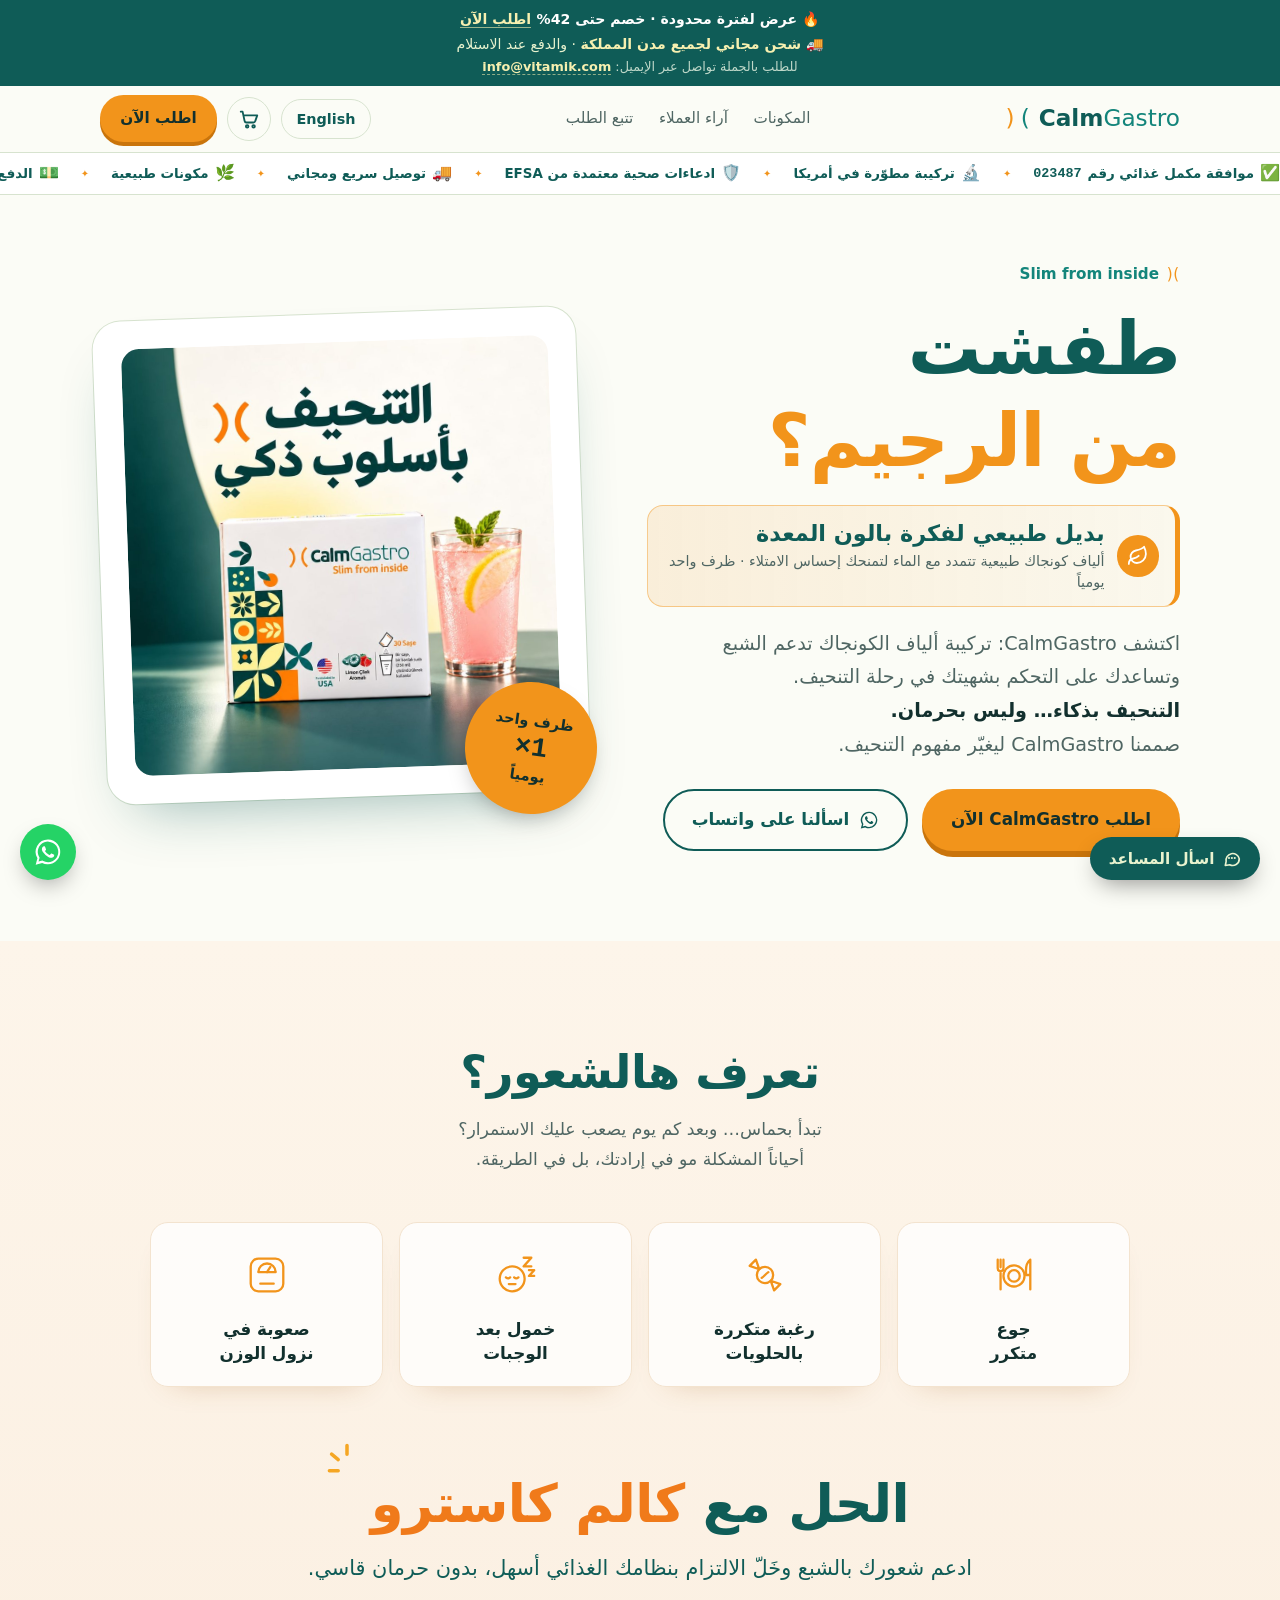
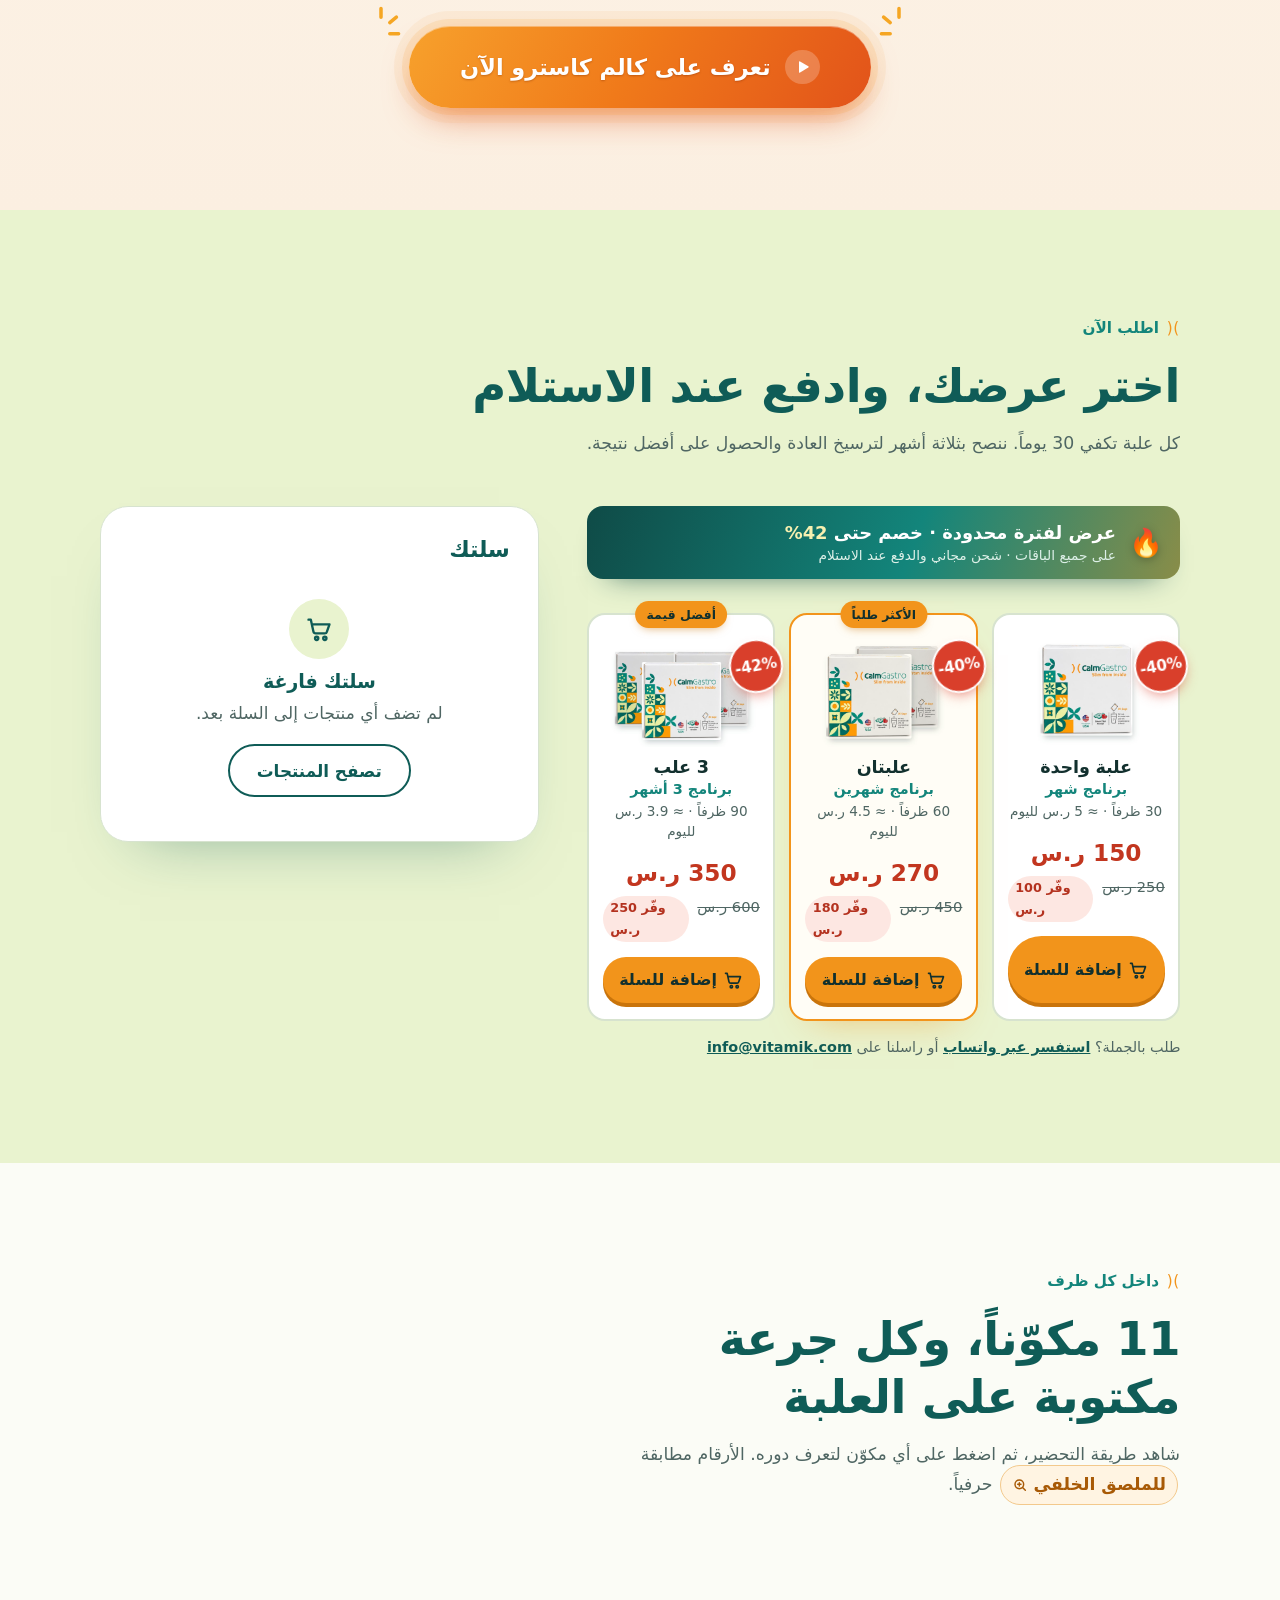
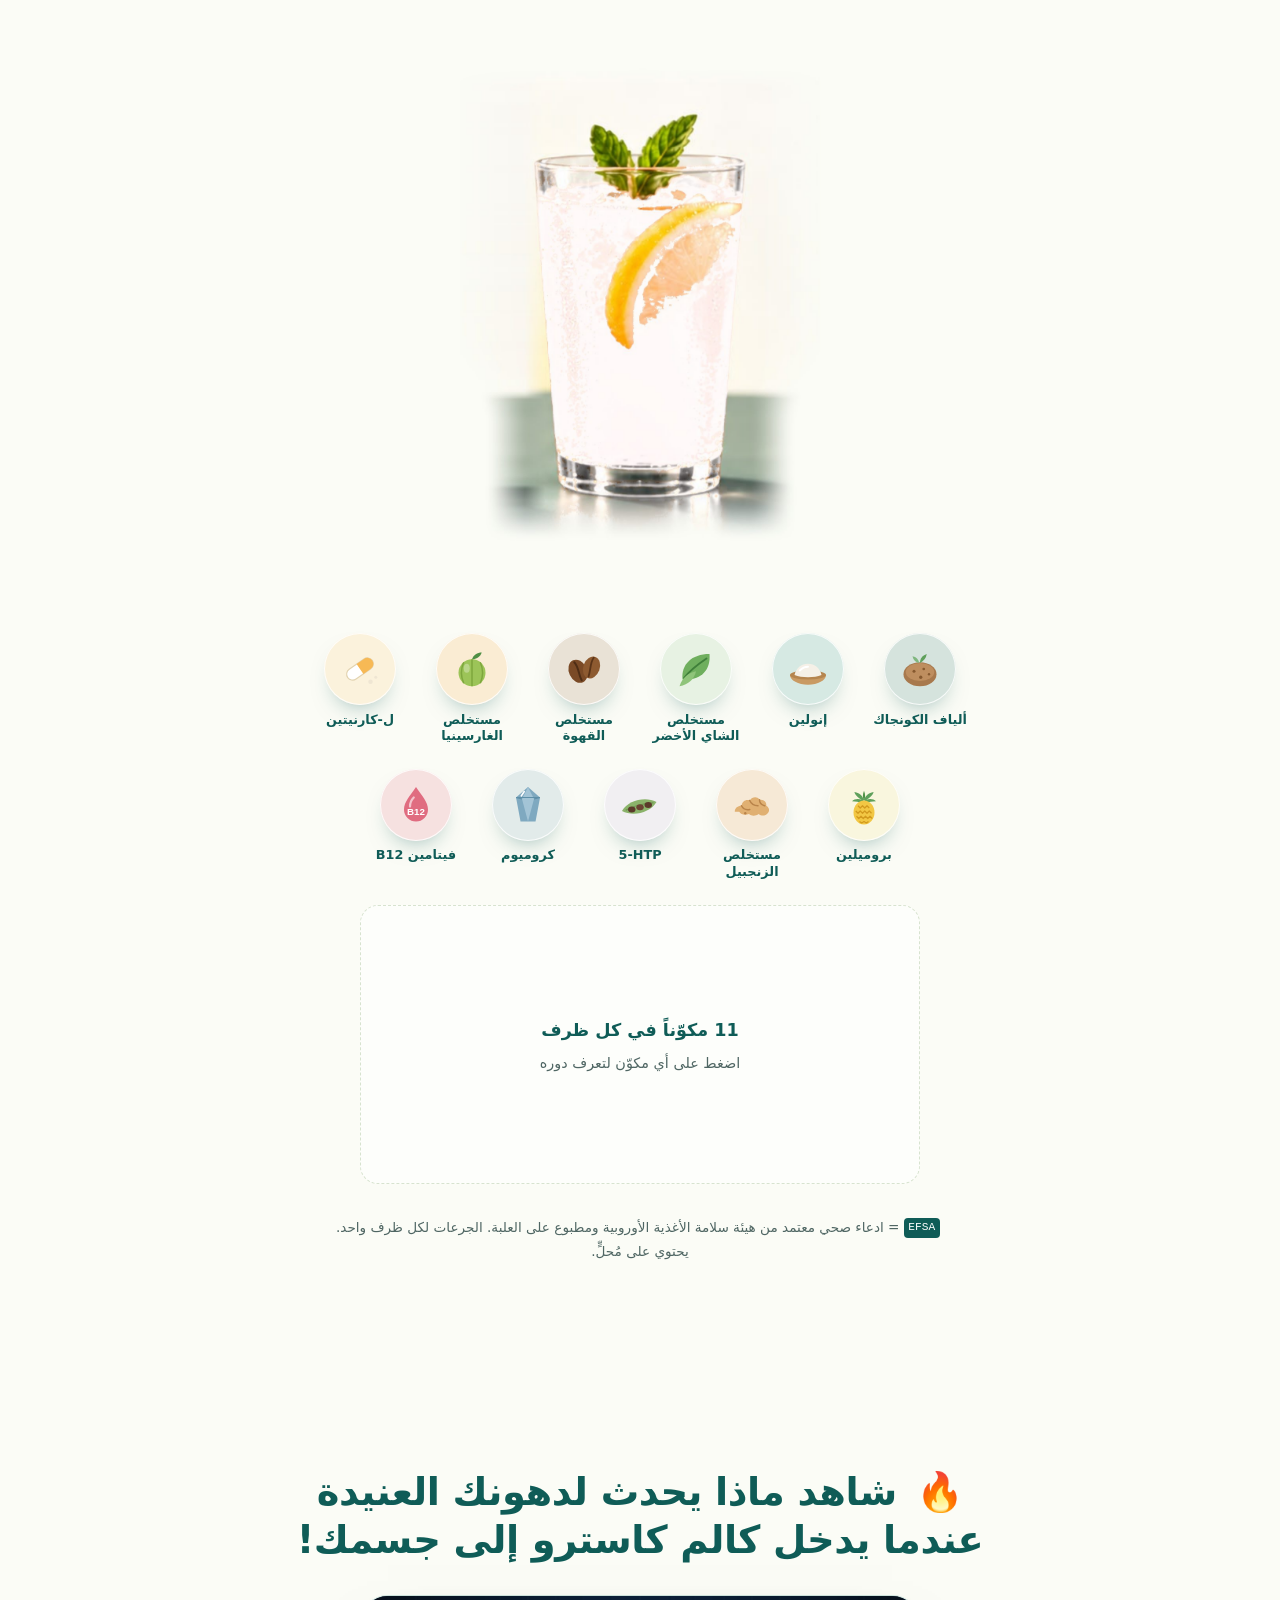
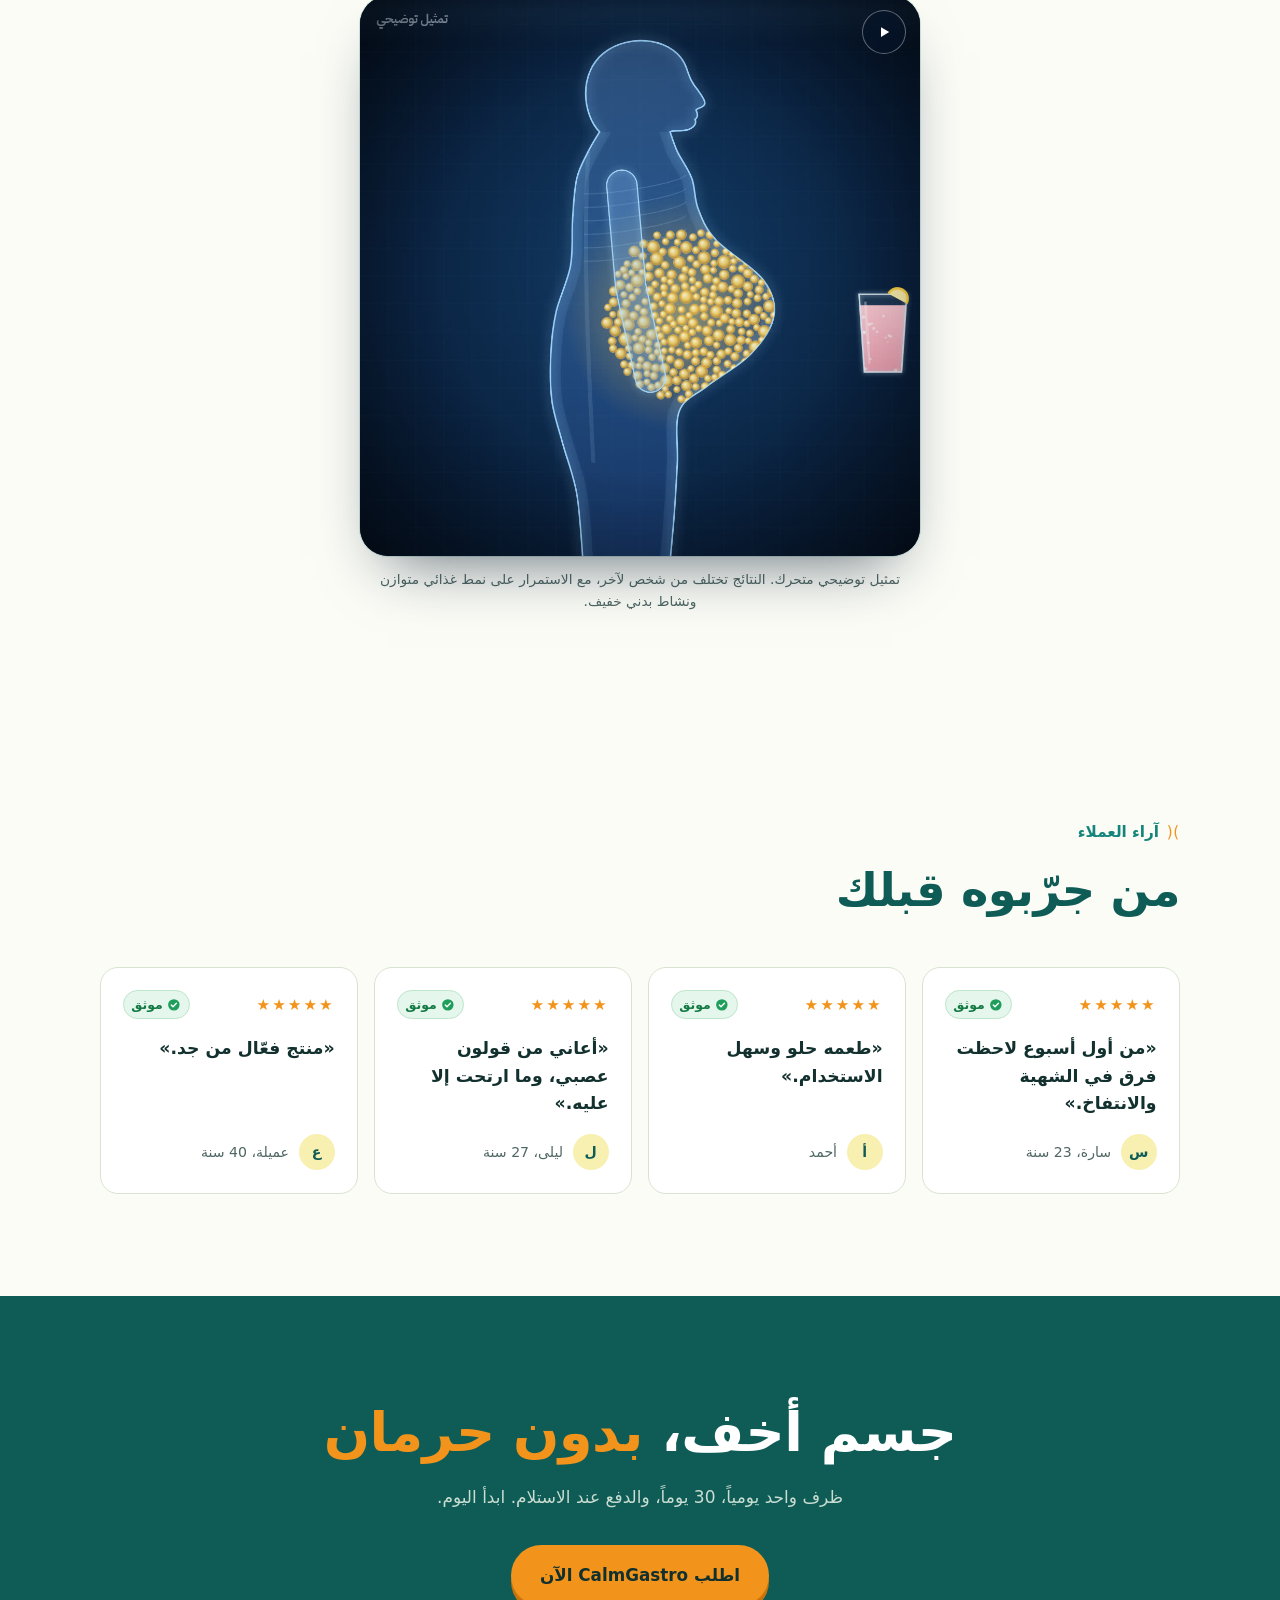
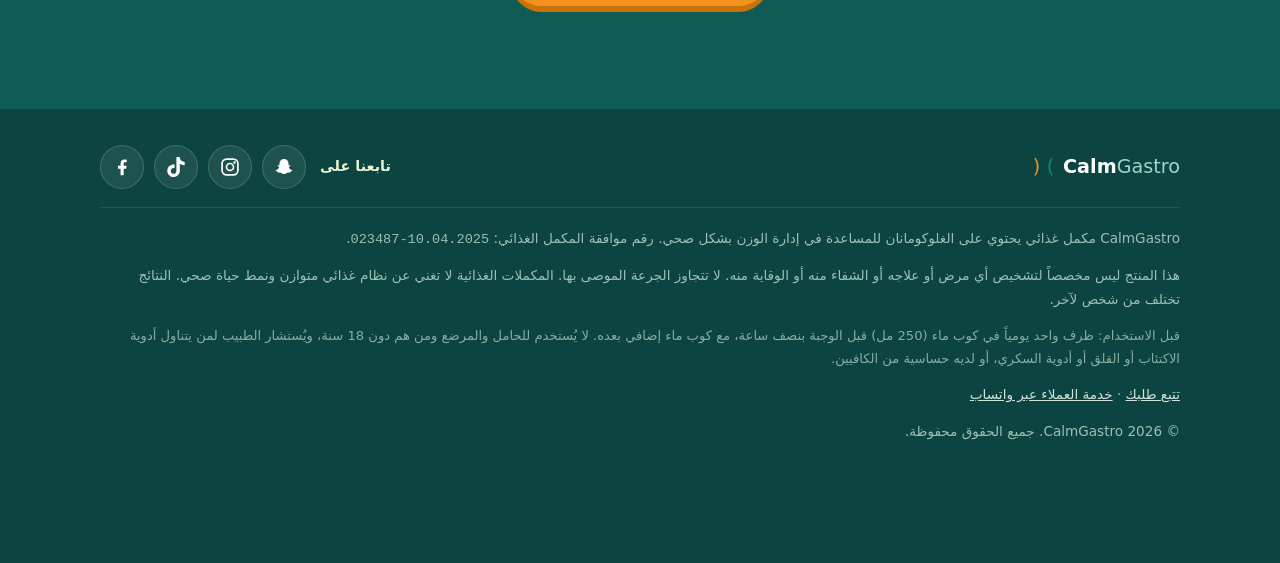
==== index.html @ 3d389e4b "Checkout: «تحديد موقعي» also fills the delivery address with the street (+ building number) when emp" ====
<!doctype html>
<html lang="ar" dir="rtl">
<head>
<meta charset="utf-8">
<!-- سياسة الأمان: تشغيل سكربتات الموقع فقط، ومنع الإرسال لأي جهة غير معتمدة. عند إضافة خدمة خارجية أضف نطاقها هنا -->
<meta http-equiv="Content-Security-Policy" content="default-src 'self'; script-src 'self' https://sc-static.net https://tr.snapchat.com; style-src 'self' 'unsafe-inline' https://fonts.googleapis.com; font-src 'self' https://fonts.gstatic.com; img-src 'self' data: https://tr.snapchat.com; connect-src 'self' https://api.vitamik.com https://assistant.vitamik.com https://calmgastro-assistant.calmgastro.workers.dev https://calmgastro-orders.calmgastro.workers.dev https://nominatim.openstreetmap.org https://tr.snapchat.com https://tr6.snapchat.com https://tr-shadow.snapchat.com; object-src 'none'; base-uri 'none'; form-action 'none'; frame-src https://tr.snapchat.com; manifest-src 'self'">
<meta name="referrer" content="strict-origin-when-cross-origin">
<meta name="viewport" content="width=device-width, initial-scale=1">
<script src="assets/lang.js?v=20261027a"></script>
<script src="assets/pixel.js?v=20261025b"></script>
<title>CalmGastro | رشاقتك تبدأ من الداخل</title>
<meta name="description" content="CalmGastro Slim from Inside: ظرف واحد يومياً بنكهة الليمون والفراولة، فيه 2000 ملغ ألياف كونجاك مع الإنولين والزنجبيل والكروميوم. يساعدك تشبع أسرع وتخفف الانتفاخ. الدفع عند الاستلام.">
<meta property="og:title" content="CalmGastro | رشاقتك تبدأ من الداخل">
<meta property="og:description" content="ظرف واحد يومياً قبل وجبتك بنصف ساعة. شبع أطول، انتفاخ أقل، وبدون حرمان.">
<link rel="canonical" href="https://vitamik.com/">
<meta property="og:url" content="https://vitamik.com/">
<meta property="og:type" content="website">
<meta property="og:image" content="https://vitamik.com/assets/hero-product-3.jpg">
<meta name="theme-color" content="#0F5C57">
<link rel="icon" href="favicon.ico" sizes="48x48">
<link rel="icon" href="favicon.svg" type="image/svg+xml">
<link rel="apple-touch-icon" href="apple-touch-icon.png">
<link rel="preconnect" href="https://fonts.googleapis.com">
<link rel="preconnect" href="https://fonts.gstatic.com" crossorigin>
<link href="https://fonts.googleapis.com/css2?family=Alexandria:wght@400;600;700;800&family=IBM+Plex+Sans+Arabic:wght@400;500;600;700&family=IBM+Plex+Mono:wght@500;600&display=swap" rel="stylesheet">
<link rel="stylesheet" href="assets/notifications/notifications.css?v=20261031c">
<style>
  /* ألوان مأخوذة من العلبة نفسها */
  :root{
    --teal-deep:#0F5C57;
    --teal:#13857B;
    --orange:#F2941B;
    --lime:#E9F3CF;
    --butter:#F7F0B0;
    --mist:#E2F0EB;
    --ink:#12302E;
    --muted:#4F6663;
    --paper:#FBFCF6;
    --white:#FFFFFF;
    --line:#D7E3CF;
    --danger:#B4321F;

    --f-display:"Alexandria", "IBM Plex Sans Arabic", system-ui, sans-serif;
    --f-body:"IBM Plex Sans Arabic", system-ui, sans-serif;
    --f-mono:"IBM Plex Mono", ui-monospace, monospace;

    --r-sm:10px; --r-md:18px; --r-lg:28px;
    --wrap:1160px;
    --gutter:clamp(16px, 4vw, 40px);
  }
  *{box-sizing:border-box}
  html{scroll-behavior:smooth}
  /* شبكة أمان: لا تتحرك الصفحة أفقياً أبداً على الجوال حتى لو تجاوز عنصر عرض الشاشة */
  html, body{overflow-x:clip}
  body{
    margin:0; background:var(--paper); color:var(--ink);
    font-family:var(--f-body); font-size:17px; line-height:1.75;
    -webkit-font-smoothing:antialiased;
  }
  img{max-width:100%; height:auto; display:block}
  a{color:inherit}
  h1,h2,h3{font-family:var(--f-display); line-height:1.25; margin:0; letter-spacing:-.01em}
  p{margin:0}
  .wrap{max-width:var(--wrap); margin-inline:auto; padding-inline:var(--gutter)}
  .num{font-family:var(--f-mono); direction:ltr; unicode-bidi:isolate; font-feature-settings:"tnum"}
  :focus-visible{outline:3px solid var(--orange); outline-offset:3px; border-radius:6px}
  .sr-only{position:absolute; width:1px; height:1px; overflow:hidden; clip:rect(0 0 0 0); white-space:nowrap}

  /* ---------- buttons ---------- */
  .btn{
    display:inline-flex; align-items:center; justify-content:center; gap:.55em;
    font-family:var(--f-display); font-weight:700; font-size:1.05rem;
    padding:.85em 1.6em; border-radius:999px; border:2px solid transparent;
    text-decoration:none; cursor:pointer; transition:transform .15s ease, background .15s ease, box-shadow .15s ease;
  }
  .btn:active{transform:translateY(1px)}
  .btn-primary{background:var(--orange); color:var(--ink); box-shadow:0 6px 0 #C9740B}
  .btn-primary:hover{background:#F7A436}
  .btn-primary:active{box-shadow:0 3px 0 #C9740B; transform:translateY(3px)}
  .btn-ghost{background:transparent; color:var(--teal-deep); border-color:var(--teal-deep)}
  .btn-ghost:hover{background:var(--teal-deep); color:var(--white)}
  .btn svg{width:1.2em; height:1.2em; flex:none}

  /* ---------- شريط المميزات المتحرك ---------- */
  .ticker{background:var(--white); border-bottom:1px solid var(--line); overflow:hidden; padding:.55rem 0}
  .ticker-track{display:flex; width:max-content; animation:ticker-rtl 32s linear infinite}
  html[dir="ltr"] .ticker-track{animation-name:ticker-ltr}
  .ticker:hover .ticker-track{animation-play-state:paused}
  .ticker-group{display:flex; align-items:center; gap:22px; padding-inline-end:22px; margin:0; padding-inline-start:0; list-style:none}
  .ticker-group li{display:inline-flex; align-items:center; gap:6px; white-space:nowrap; font-size:.84rem; font-weight:700; color:var(--teal-deep)}
  .ticker-group li::after{content:"✦"; color:var(--orange); font-size:.62rem; margin-inline-start:16px}
  .ticker .ti{font-size:1rem; line-height:1}
  @keyframes ticker-rtl{to{transform:translateX(calc(100% / 3))}}
  @keyframes ticker-ltr{to{transform:translateX(calc(-100% / 3))}}
  @media (prefers-reduced-motion:reduce){
    .ticker{overflow-x:auto; scrollbar-width:none}           /* سطر واحد ثابت يُسحب باليد بدل الحركة */
    .ticker::-webkit-scrollbar{display:none}
    .ticker-track{animation:none}
    .ticker-group{padding-inline:var(--gutter)}
    .ticker-group[aria-hidden="true"]{display:none}
    .ticker-group li:last-child::after{display:none}
  }

  /* ---------- announcement + header ---------- */
  .announce{background:var(--teal-deep); color:var(--lime); font-size:.88rem; text-align:center; padding:.5em var(--gutter)}
  .announce strong{color:var(--butter)}
  .announce p{margin:0}
  .announce-sub{font-size:.8rem; color:#BFD8C9; margin-top:2px}
  .announce-sub a{color:var(--butter); font-weight:600; text-decoration:none; border-bottom:1px dashed rgba(247,240,176,.55); unicode-bidi:isolate}
  .announce-sub a:hover{border-bottom-style:solid}
  header.top{
    position:sticky; top:0; z-index:40; background:rgba(251,252,246,.92);
    backdrop-filter:saturate(1.4) blur(10px); border-bottom:1px solid var(--line);
  }
  header.top .wrap{display:flex; align-items:center; justify-content:space-between; height:66px}
  .logo{display:flex; align-items:center; gap:.4rem; text-decoration:none; direction:ltr; font-family:var(--f-display); font-size:1.45rem}
  .logo .br-o{color:var(--orange); font-weight:400}
  .logo .br-t{color:var(--teal); font-weight:400; margin-inline-end:.15rem}
  .logo b{color:var(--teal-deep); font-weight:800}
  .logo span.g{color:var(--teal); font-weight:400}
  header nav{display:flex; gap:1.6rem; font-size:.95rem}
  header nav a{text-decoration:none; color:var(--muted)}
  header nav a:hover{color:var(--teal-deep)}
  header .btn{padding:.55em 1.2em; font-size:.95rem; box-shadow:0 4px 0 #C9740B}

  /* ---------- hero ---------- */
  .hero{padding:clamp(28px,5vw,64px) 0 clamp(48px,7vw,96px)}
  .hero .wrap{display:grid; grid-template-columns:1.05fr .95fr; gap:clamp(24px,5vw,64px); align-items:center}
  .eyebrow{
    display:inline-flex; align-items:center; gap:.5em; font-family:var(--f-display); font-weight:600;
    color:var(--teal); font-size:.95rem; margin-bottom:1rem;
  }
  .eyebrow::before{content:")("; color:var(--orange); font-weight:400; letter-spacing:.05em; direction:ltr}
  .hero h1{font-size:clamp(2.6rem, 6.4vw, 4.6rem); font-weight:800; color:var(--teal-deep)}
  .hero h1 em{font-style:normal; color:var(--orange); display:block}
  .hero .lede{font-size:clamp(1.05rem,1.6vw,1.2rem); color:var(--muted); margin:1.25rem 0 1.75rem; max-width:34em}
  .hero .lede strong{color:var(--ink)}
  /* العبارة الجاذبة تحت العنوان: بديل طبيعي لفكرة بالون المعدة */
  .hero-hook{display:flex; align-items:center; gap:.8rem; margin:1.1rem 0 0; padding:.75rem 1rem; max-width:34em;
    background:linear-gradient(90deg, rgba(242,148,27,.13), rgba(242,148,27,.04)); border:1.5px solid rgba(242,148,27,.45);
    border-inline-start:5px solid var(--orange); border-radius:16px; animation:hookIn .7s .15s both}
  .hero-hook .hook-ic{flex:none; display:grid; place-items:center; width:2.6rem; height:2.6rem; border-radius:50%; background:var(--orange); color:#fff;
    box-shadow:0 0 0 0 rgba(242,148,27,.5); animation:hookPulse 2.6s 1s ease-out 3}
  .hero-hook .hook-ic svg{width:1.35rem; height:1.35rem}
  .hero-hook .hook-txt{display:flex; flex-direction:column; gap:.15rem; min-width:0}
  .hero-hook b{font-size:clamp(1.12rem, 2vw, 1.4rem); font-weight:800; color:var(--teal-deep); line-height:1.35}
  .hero-hook small{font-size:.9rem; color:var(--muted); line-height:1.5}
  @keyframes hookIn{from{opacity:0; transform:translateY(8px)} to{opacity:1; transform:none}}
  @keyframes hookPulse{0%{box-shadow:0 0 0 0 rgba(242,148,27,.5)} 70%{box-shadow:0 0 0 12px rgba(242,148,27,0)} 100%{box-shadow:0 0 0 0 rgba(242,148,27,0)}}
  @media (prefers-reduced-motion:reduce){.hero-hook, .hero-hook .hook-ic{animation:none}}
  .cta-row{display:flex; flex-wrap:wrap; gap:.9rem; align-items:center}
  .hero-media{position:relative}
  .hero-card{
    background:var(--white); border-radius:var(--r-lg); padding:clamp(12px,2.5vw,28px);
    box-shadow:0 30px 60px -30px rgba(15,92,87,.45), 0 0 0 1px var(--line);
    transform:rotate(-2deg);
  }
  .hero-card img{border-radius:var(--r-md)}
  .sticker{
    position:absolute; inset-block-end:-18px; right:-14px;   /* always bottom-right: the table corner of the photo, never over the box */
    width:132px; height:132px; border-radius:50%; background:var(--orange); color:var(--ink);
    display:grid; place-items:center; text-align:center; font-family:var(--f-display); font-weight:700;
    font-size:.92rem; line-height:1.3; transform:rotate(8deg); box-shadow:0 10px 24px -10px rgba(0,0,0,.35);
  }
  .sticker b{display:block; font-size:1.7rem; font-family:var(--f-mono)}

  /* ---------- sections ---------- */
  section.block{padding:clamp(56px,8vw,110px) 0}
  .sec-head{max-width:720px; margin-bottom:clamp(28px,4vw,48px)}
  .sec-head h2{font-size:clamp(1.9rem,4vw,2.9rem); font-weight:800; color:var(--teal-deep); text-wrap:balance}
  .sec-head p{color:var(--muted); margin-top:.8rem; font-size:1.08rem}
  .tint{background:var(--lime)}
  .dark{background:var(--teal-deep); color:var(--lime)}
  .dark .sec-head h2{color:var(--white)}
  .dark .sec-head p{color:#BFD8C9}
  .dark .eyebrow{color:var(--butter)}

  /* ---------- «تعرف هالشعور؟» + «الحل مع كالم كاسترو» ---------- */
  .feel{background:linear-gradient(180deg,#FDF5EA 0%,#FBEFE1 100%)}
  .sec-head.center{margin-inline:auto; text-align:center}
  .feelings{list-style:none; margin:0 auto; padding:0; max-width:980px; display:grid; grid-template-columns:repeat(4,minmax(0,1fr)); gap:16px}
  .feeling{background:rgba(255,255,255,.78); border:1px solid #F3E3CF; border-radius:var(--r-md); padding:1.4rem 1rem 1.3rem; text-align:center;
    display:flex; flex-direction:column; align-items:center; gap:.8rem; box-shadow:0 14px 30px -24px rgba(160,90,20,.45); transition:transform .25s ease, box-shadow .25s ease}
  .feeling:hover{transform:translateY(-3px); box-shadow:0 18px 34px -22px rgba(160,90,20,.5)}
  .feeling .fi{width:58px; height:58px; display:grid; place-items:center; color:var(--orange)}
  .feeling .fi svg{width:46px; height:46px}
  .feeling b{font-family:var(--f-display); font-weight:700; font-size:1.05rem; line-height:1.45; color:var(--ink)}

  .solution{position:relative; max-width:760px; margin:clamp(48px,7vw,84px) auto 0; text-align:center}
  .solution h2{font-size:clamp(2rem,5vw,3.3rem); font-weight:800; color:var(--teal-deep); line-height:1.25}
  .solution h2 em{font-style:normal; color:#F07A1A}
  .solution p{color:var(--teal-deep); font-size:clamp(1.05rem,2.2vw,1.3rem); margin:.8rem auto 0; max-width:34em}
  .spark{position:absolute; width:44px; height:44px; color:#F5A623; pointer-events:none}
  .sol-head{position:relative; display:inline-block}
  .spark.s-head{inset-block-start:-30px; inset-inline-end:-46px}   /* بجانب «كالم كاسترو» كما في التصميم */
  .glow-wrap{position:relative; display:inline-block; margin-top:clamp(28px,4vw,40px)}
  .spark.s-l{inset-inline-start:-50px; inset-block-start:-22px}
  .spark.s-r{inset-inline-end:-50px; inset-block-start:-22px; transform:scaleX(-1)}
  /* حلقات ضوء تنبض بهدوء حول الزر */
  .glow-wrap::before, .glow-wrap::after{content:""; position:absolute; inset:0; border-radius:999px; pointer-events:none;
    box-shadow:0 0 0 0 rgba(242,148,27,.45); animation:glowRing 2.6s ease-out infinite}
  .glow-wrap::after{animation-delay:1.3s}
  @keyframes glowRing{0%{box-shadow:0 0 0 0 rgba(242,148,27,.42)} 100%{box-shadow:0 0 0 26px rgba(242,148,27,0)}}
  .glow-btn{position:relative; z-index:1; isolation:isolate; overflow:hidden; display:inline-flex; align-items:center; justify-content:center; gap:.65em;
    padding:1.05em 2.3em; border:0; border-radius:999px; cursor:pointer; color:#fff; text-shadow:0 1px 2px rgba(120,40,0,.35);
    font-family:var(--f-display); font-weight:800; font-size:clamp(1.08rem,2.4vw,1.4rem);
    background:linear-gradient(120deg,#F7A12C 0%,#F07A1A 48%,#E2531A 100%);
    box-shadow:0 0 0 7px rgba(242,148,27,.13), 0 0 0 15px rgba(242,148,27,.07), 0 16px 34px -10px rgba(226,83,26,.65), inset 0 1px 0 rgba(255,255,255,.35);
    transition:transform .3s cubic-bezier(.2,.9,.3,1.3), box-shadow .3s ease, filter .3s ease}
  .glow-btn .gb-ico{display:grid; place-items:center; width:1.55em; height:1.55em; border-radius:50%; background:rgba(255,255,255,.22)}
  .glow-btn .gb-ico svg{width:.8em; height:.8em; margin-inline-start:.08em}
  /* وميض: شريط ضوء يعبر الزر عند المرور بالمؤشر، مع توهج أقوى */
  .glow-btn::before{content:""; position:absolute; z-index:-1; inset-block:-30%; inset-inline-start:-60%; width:45%;
    background:linear-gradient(90deg,transparent,rgba(255,255,255,.85),transparent); transform:skewX(-22deg); opacity:0}
  .glow-btn:hover, .glow-btn:focus-visible, .glow-btn.hover-sim{transform:translateY(-3px) scale(1.03); filter:saturate(1.1) brightness(1.05);
    box-shadow:0 0 0 9px rgba(242,148,27,.2), 0 0 0 20px rgba(242,148,27,.1), 0 0 46px 8px rgba(255,170,60,.55), 0 20px 40px -10px rgba(226,83,26,.7), inset 0 1px 0 rgba(255,255,255,.45)}
  .glow-btn:hover::before, .glow-btn:focus-visible::before, .glow-btn.hover-sim::before{animation:btnShine 1.1s ease-out}
  .glow-btn:hover .gb-ico{animation:icoPop .6s ease}
  .glow-btn:active{transform:translateY(0) scale(.98)}
  @keyframes btnShine{0%{inset-inline-start:-60%; opacity:0} 15%{opacity:1} 100%{inset-inline-start:130%; opacity:0}}
  @keyframes icoPop{0%,100%{transform:scale(1)} 45%{transform:scale(1.25)}}
  .spark{transition:transform .35s ease, color .3s ease}
  .glow-wrap:hover .spark.s-l{transform:translate(-4px,-4px) rotate(-6deg); color:#F07A1A}
  .glow-wrap:hover .spark.s-r{transform:scaleX(-1) translate(-4px,-4px) rotate(-6deg); color:#F07A1A}

  /* نافذة الفيديو: تظهر من موضع الزر (--fx/--fy) بتكبير وحركة مرنة */
  .vmodal{padding:0; border:0; background:transparent; max-width:none; max-height:none; width:100%; height:100%; overflow:hidden}
  .vmodal[open]{display:grid; place-items:center}
  .vmodal::backdrop{background:rgba(8,36,33,.78); backdrop-filter:blur(8px); -webkit-backdrop-filter:blur(8px)}
  .vmodal[open]::backdrop{animation:vmFade .4s ease}
  .vm-card{position:relative; height:min(86svh,820px); aspect-ratio:478/850; max-width:92vw; border-radius:24px; padding:5px;
    background:linear-gradient(150deg,#F7A12C,#13857B 55%,#F07A1A); box-shadow:0 40px 90px -20px rgba(0,0,0,.6), 0 0 60px -10px rgba(242,148,27,.45);
    animation:vmPop .62s cubic-bezier(.18,.9,.22,1.12) both}
  .vm-card video{display:block; width:100%; height:100%; object-fit:cover; border-radius:20px; background:#0b2a27}
  .vm-close{position:absolute; z-index:2; inset-block-start:-14px; inset-inline-end:-14px; width:44px; height:44px; border-radius:50%; border:0; cursor:pointer;
    background:#fff; color:var(--teal-deep); display:grid; place-items:center; box-shadow:0 8px 20px -6px rgba(0,0,0,.5); transition:transform .2s ease}
  .vm-close:hover{transform:rotate(90deg) scale(1.06)}
  .vm-close svg{width:20px; height:20px}
  .vmodal.closing .vm-card{animation:vmOut .28s ease-in both}
  .vmodal.closing::backdrop{animation:vmFade .28s ease-in reverse both}
  @keyframes vmFade{from{opacity:0}}
  @keyframes vmPop{0%{opacity:0; transform:translate(var(--fx,0px),var(--fy,60px)) scale(.18) rotate(-6deg)} 60%{opacity:1} 100%{opacity:1; transform:none}}
  @keyframes vmOut{to{opacity:0; transform:translateY(30px) scale(.86)}}
  html.vm-open{overflow:hidden}
  /* الضغطة التلقائية في أول زيارة: مؤشر يتحرك إلى الزر، يتحول ليد، ثم ضغطة بموجة */
  .auto-cursor{position:fixed; z-index:2147483000; left:0; top:0; width:40px; height:40px; pointer-events:none; opacity:0; will-change:transform, opacity;
    filter:drop-shadow(0 6px 10px rgba(0,0,0,.35))}
  .auto-cursor svg{position:absolute; inset:0; width:100%; height:100%; transition:opacity .12s ease}
  .auto-cursor .hand{opacity:0}
  .auto-cursor.on-btn .arrow{opacity:0}
  .auto-cursor.on-btn .hand{opacity:1}
  .click-ripple{position:fixed; z-index:2147482999; width:18px; height:18px; margin:-9px 0 0 -9px; border-radius:50%; pointer-events:none;
    border:3px solid #fff; box-shadow:0 0 0 3px rgba(242,148,27,.65); animation:clickRipple .65s ease-out forwards}
  @keyframes clickRipple{to{transform:scale(5.5); opacity:0}}
  .glow-btn.pressed{transform:translateY(0) scale(.95) !important; transition-duration:.12s}
  .vm-sound{position:absolute; z-index:3; left:50%; inset-block-end:76px; transform:translateX(-50%); display:inline-flex; align-items:center; gap:.5em; white-space:nowrap;
    padding:.75em 1.35em; border:0; border-radius:999px; cursor:pointer; background:rgba(255,255,255,.96); color:var(--teal-deep);
    font-family:var(--f-display); font-weight:800; font-size:1rem; animation:soundPulse 1.6s ease-in-out infinite}
  .vm-sound svg{width:1.35em; height:1.35em}
  @keyframes soundPulse{0%,100%{box-shadow:0 0 0 0 rgba(242,148,27,.65), 0 10px 24px -8px rgba(0,0,0,.5)} 50%{box-shadow:0 0 0 14px rgba(242,148,27,0), 0 10px 24px -8px rgba(0,0,0,.5)}}
  @media (max-width:640px){
    .vm-card{height:auto; width:min(92vw, calc(86svh * 478 / 850))}
    .vm-close{inset-block-start:-12px; inset-inline-end:-6px}
  }
  @media (prefers-reduced-motion:reduce){
    .glow-wrap::before, .glow-wrap::after{animation:none}
    .glow-btn:hover::before, .glow-btn:hover .gb-ico{animation:none}
    .vm-card{animation:vmFade .2s ease both}
  }

  /* «للملصق الخلفي»: زر داخل النص يفتح صورة الملصق (نفس نافذة الفيديو وخلفيتها) */
  .label-link{display:inline-flex; align-items:center; gap:.3em; min-height:40px; padding:0 .65em; margin:-6px .1em;   /* 40px للمس، والسالب يحفظ ارتفاع السطر */
    border:1px solid #F3C98C; border-radius:999px; cursor:pointer;
    background:#FFF4E2; color:#A85A06; font:inherit; font-weight:700; line-height:1.5; vertical-align:baseline; transition:background .2s ease, border-color .2s ease}
  .label-link::after{content:""; width:.95em; height:.95em; flex:none; background:currentColor;
    -webkit-mask:url("data:image/svg+xml,%3Csvg xmlns='http://www.w3.org/2000/svg' viewBox='0 0 24 24' fill='none' stroke='black' stroke-width='2.2' stroke-linecap='round'%3E%3Ccircle cx='11' cy='11' r='6.5'/%3E%3Cpath d='m20 20-4.2-4.2M11 8.5v5M8.5 11h5'/%3E%3C/svg%3E") center/contain no-repeat;
            mask:url("data:image/svg+xml,%3Csvg xmlns='http://www.w3.org/2000/svg' viewBox='0 0 24 24' fill='none' stroke='black' stroke-width='2.2' stroke-linecap='round'%3E%3Ccircle cx='11' cy='11' r='6.5'/%3E%3Cpath d='m20 20-4.2-4.2M11 8.5v5M8.5 11h5'/%3E%3C/svg%3E") center/contain no-repeat}
  .label-link:hover{background:#FFE9C7; border-color:var(--orange)}
  .lm-card{position:relative; width:min(94vw, 1100px, calc((88svh - 64px) * 1224 / 1024 + 12px));   /* الصورة كاملة على الشاشة بدون قص */
    border-radius:22px; padding:6px; background:var(--white);
    box-shadow:0 40px 90px -20px rgba(0,0,0,.6); animation:vmPop .55s cubic-bezier(.18,.9,.22,1.12) both}
  .lm-scroll{direction:ltr; overflow:auto; max-height:calc(88svh - 64px); border-radius:17px; overscroll-behavior:contain; -webkit-overflow-scrolling:touch}
  .lm-scroll img{display:block; width:100%; height:auto; aspect-ratio:1224/1024; background:var(--lime); cursor:zoom-in}
  .lm-card.zoom .lm-scroll img{width:230%; max-width:none; cursor:zoom-out}
  .lm-bar{display:flex; flex-wrap:wrap; align-items:center; justify-content:space-between; gap:.5rem 1rem; padding:.7rem .6rem .35rem; font-size:.88rem; color:var(--muted)}
  .lm-zoom{display:inline-flex; align-items:center; gap:.4em; padding:.45em 1em; border-radius:999px; border:1px solid var(--line); background:var(--paper); cursor:pointer;
    font:inherit; font-weight:700; color:var(--teal-deep)}
  .lm-bar a{color:var(--teal); font-weight:600}
  .lmodal.closing .lm-card{animation:vmOut .28s ease-in both}
  @media (min-width:900px){ .lm-zoom{display:none} }
  @media (prefers-reduced-motion:reduce){ .lm-card{animation:vmFade .2s ease both} .label-link{transition:none} }

  /* ---------- مكونات الظرف: طريقة التحضير ثم المكونات ---------- */
  .ux{display:flex; flex-direction:column; align-items:center; gap:20px}
  /* المشهد: الكوب في الوسط، وبطاقة المكوّن تظهر يميناً ويساراً (الجوال: تحته). المسافة العلوية لدخول الظرف */
  .ux-tour{position:relative; width:100%; display:grid; grid-template-columns:minmax(0,1fr) minmax(260px,360px) minmax(0,1fr); column-gap:clamp(16px,3vw,44px); padding-top:118px}
  .ux-stage{grid-column:2; grid-row:1; position:relative; width:100%; aspect-ratio:916/1224; isolation:isolate}
  .ux-glass{position:absolute; inset:0; width:100%; height:100%; display:block; user-select:none; -webkit-user-drag:none;
}   /* الصورة نفسها تذوب في لون الصفحة (#FBFCF6) من الأطراف */
  .ux-pink{opacity:0}
  .ux.play .ux-pink{animation:uxMix 2.4s 3s cubic-bezier(.45,0,.25,1) forwards}   /* يتحول المشروب للوردي تدريجياً مع التحريك */
  @keyframes uxMix{to{opacity:1}}
  .ux.static .ux-pink{opacity:1; animation:none}
  .ux-liquid{position:absolute; left:23.5%; right:20.5%; top:27%; bottom:11%; overflow:hidden; pointer-events:none; clip-path:polygon(0 0, 100% 0, 94% 100%, 6% 100%)}
  .ux-cloud{position:absolute; left:15%; right:15%; top:-12%; aspect-ratio:1; border-radius:50%; background:radial-gradient(circle, rgba(243,140,168,.9), rgba(243,140,168,0) 68%); opacity:0; transform:scale(.2)}
  .ux.play .ux-cloud{animation:uxCloud 2.3s 1.6s ease-out forwards}
  @keyframes uxCloud{0%{opacity:0; transform:scale(.2)} 35%{opacity:.95} 100%{opacity:0; transform:scale(1.7) translateY(30%)}}
  .ux-swirl{position:absolute; left:8%; width:84%; top:8%; height:34%; opacity:0; stroke-dasharray:16 18}
  .ux.play .ux-swirl{animation:uxSwirlIn 2.7s 3.2s ease forwards}
  .ux-swirl path{animation:uxSwirl .9s linear infinite}
  @keyframes uxSwirl{to{stroke-dashoffset:-72}}
  @keyframes uxSwirlIn{0%{opacity:0} 18%{opacity:.7} 70%{opacity:.6} 100%{opacity:0}}
  .ux-fizz{position:absolute; inset:0; opacity:0}
  .ux.play .ux-fizz{animation:uxSwirlIn 3.4s 3.1s ease forwards}
  .ux-fizz i{position:absolute; bottom:-8%; width:6px; height:6px; border-radius:50%; background:rgba(255,255,255,.9); box-shadow:0 0 0 1px rgba(255,255,255,.5); animation:uxRise 1.5s linear infinite}
  @keyframes uxRise{0%{transform:translateY(0) scale(.6); opacity:0} 15%{opacity:1} 100%{transform:translateY(-560%) scale(1.1); opacity:0}}
  .ux-fizz i:nth-child(4n+1){left:14%; animation-delay:-.2s} .ux-fizz i:nth-child(4n+2){left:38%; animation-delay:-.7s; width:4px; height:4px}
  .ux-fizz i:nth-child(4n+3){left:62%; animation-delay:-1.1s} .ux-fizz i:nth-child(4n){left:82%; animation-delay:-.45s; width:5px; height:5px}
  .ux-fizz i:nth-child(n+5){bottom:12%; animation-duration:1.8s} .ux-fizz i:nth-child(n+9){bottom:34%; animation-duration:1.3s} .ux-fizz i:nth-child(n+13){bottom:52%}
  /* الظرف: يدخل، يميل حول زاويته المفتوحة، يُسكب، ثم يخرج */
  .ux-sachet{position:absolute; z-index:3; width:52%; height:auto; left:0; top:-10%; transform-origin:100% 0; opacity:0; filter:drop-shadow(0 14px 18px rgba(15,60,55,.28)); pointer-events:none}
  .ux.play .ux-sachet{animation:uxSachet 3.6s .35s cubic-bezier(.4,.1,.3,1) forwards}
  @keyframes uxSachet{0%{opacity:0; transform:translate(46%,-34%) rotate(-10deg)} 16%{opacity:1; transform:translate(0,0) rotate(0)} 28%{transform:rotate(41deg)} 32%{transform:rotate(36deg)} 36%{transform:rotate(41deg)} 40%{transform:rotate(38deg)} 78%{opacity:1; transform:rotate(39deg)} 94%,100%{opacity:0; transform:translate(36%,-48%) rotate(6deg)}}
  .ux-stream{position:absolute; z-index:2; left:calc(51.8% - 5px); width:10px; top:-10%; height:38%; border-radius:6px; pointer-events:none;
    background:linear-gradient(90deg, rgba(244,178,197,.7), rgba(255,236,241,.97) 50%, rgba(244,178,197,.7)); transform-origin:50% 0; transform:scaleY(0); opacity:0}
  .ux.play .ux-stream{animation:uxStream 1.9s 1.45s ease forwards}
  @keyframes uxStream{0%{opacity:1; transform:scaleY(0)} 12%{opacity:1; transform:scaleY(1)} 86%{opacity:1; transform:scaleY(1) scaleX(1)} 100%{opacity:0; transform:scaleY(1) scaleX(.12)}}
  .ux-grains{position:absolute; z-index:2; left:calc(51.8% - 14px); width:28px; top:-8%; height:36%; opacity:0; pointer-events:none}
  .ux.play .ux-grains{animation:uxSwirlIn 1.9s 1.5s linear forwards}
  .ux-grains i{position:absolute; top:0; width:3px; height:3px; border-radius:50%; background:#F7C9D5; animation:uxGrain .55s linear infinite}
  .ux-grains i:nth-child(3n+1){left:4px; animation-delay:-.1s} .ux-grains i:nth-child(3n+2){left:13px; animation-delay:-.3s} .ux-grains i:nth-child(3n){left:22px; animation-delay:-.45s}
  .ux-grains i:nth-child(n+6){animation-duration:.7s} .ux-grains i:nth-child(n+10){animation-duration:.45s; width:2px; height:2px}
  @keyframes uxGrain{from{transform:translateY(0)} to{transform:translateY(1400%)}}
  .ux-pop{position:absolute; z-index:4; width:22px; height:22px; margin:-11px 0 0 -11px; border-radius:50%; border:2px solid rgba(255,255,255,.95); box-shadow:0 0 0 2px rgba(242,148,27,.5); pointer-events:none; animation:uxPop .65s ease-out forwards}
  @keyframes uxPop{to{transform:scale(3.4); opacity:0}}
  /* شريط الخطوات أسفل المشهد */
  .ux-cap{position:absolute; z-index:4; left:50%; bottom:3%; transform:translateX(-50%); margin:0; display:flex; align-items:center; gap:.55em; max-width:94%; width:max-content;
    padding:.5em 1.05em .5em .9em; border-radius:999px; background:rgba(255,255,255,.95); box-shadow:0 10px 26px -14px rgba(15,60,55,.6);
    color:var(--teal-deep); font-weight:700; font-size:.95rem; line-height:1.35; opacity:0}
  .ux-cap.show{animation:uxCap .45s ease forwards}
  @keyframes uxCap{from{opacity:0; transform:translate(-50%, 8px)} to{opacity:1; transform:translate(-50%, 0)}}
  .ux-cap b{flex:none; display:grid; place-items:center; width:1.7em; height:1.7em; border-radius:50%; background:var(--orange); color:var(--ink); font-size:.85rem}
  .ux-cap.hint{color:var(--muted); font-weight:600}
  .ux-cap.hint b{display:none}
  /* المكونات حول الكوب */
  .ux-ing{display:flex; flex-direction:column; align-items:center; gap:.4rem; width:96px; padding:4px 0; margin:0; border:0; background:none; cursor:pointer; color:inherit; font:inherit; border-radius:16px; -webkit-tap-highlight-color:transparent}
  .ux-ing.hide{opacity:0; pointer-events:none}
  .ux-orb{width:72px; height:72px; border-radius:50%; display:grid; place-items:center; box-shadow:0 12px 24px -14px rgba(15,92,87,.55), inset 0 0 0 1px rgba(255,255,255,.85);
    transition:transform .3s cubic-bezier(.3,1.4,.5,1), box-shadow .3s ease}
  .ux-orb svg, .ux-orb img{width:48px; height:48px; display:block}
  .ux-nm{font-size:.8rem; font-weight:700; line-height:1.3; text-align:center; color:var(--teal-deep)}
  .ux-ing:hover .ux-orb{transform:translateY(-3px) scale(1.06)}
  .ux-ing[aria-pressed="true"] .ux-orb{transform:scale(1.12); box-shadow:0 0 0 3px #fff, 0 0 0 6px var(--orange), 0 16px 28px -12px rgba(242,148,27,.65)}
  .ux-ing:focus-visible{outline:3px solid var(--orange); outline-offset:3px}
  .ux-ing.lit .ux-orb{box-shadow:0 0 0 3px #fff, 0 0 0 5px rgba(242,148,27,.55), 0 12px 24px -14px rgba(15,92,87,.55)}
  /* جميع المكونات تحت المشهد */
  .ux-grid{display:flex; flex-wrap:wrap; justify-content:center; gap:16px; max-width:656px; scroll-margin-top:90px}
  /* بطاقة المكوّن بجانب الكوب + الخط الواصل إليه */
  .ux-spot{grid-column:1; grid-row:1; align-self:start; justify-self:center; z-index:5; display:flex; align-items:center; gap:14px; width:min(100%, 340px); box-sizing:border-box;
    padding:14px 16px; border-radius:var(--r-md); background:var(--white); border:1px solid var(--line); box-shadow:0 22px 44px -26px rgba(15,92,87,.55);
    opacity:0; transform:translateY(12px) scale(.96); transition:opacity .4s ease, transform .55s cubic-bezier(.2,.9,.3,1.25); pointer-events:none}
  .ux-spot.in{opacity:1; transform:none}
  .ux-spot-orb{flex:none; width:68px; height:68px; border-radius:50%; display:grid; place-items:center; box-shadow:0 12px 24px -14px rgba(15,92,87,.55), inset 0 0 0 1px rgba(255,255,255,.85)}
  .ux-spot-orb svg, .ux-spot-orb img{width:46px; height:46px; display:block}
  .ux-spot-txt{min-width:0; display:flex; flex-direction:column}
  .ux-spot-txt > *{opacity:0; transform:translateY(6px); transition:opacity .35s ease .25s, transform .35s ease .25s}
  .ux-spot.in .ux-spot-txt > *{opacity:1; transform:none}
  .ux-spot.in .ux-spot-txt > :nth-child(2){transition-delay:.38s} .ux-spot.in .ux-spot-txt > :nth-child(3){transition-delay:.5s}
  .ux-spot-nm{font-family:var(--f-display); font-size:1.08rem; color:var(--teal-deep); line-height:1.35}
  .ux-spot-dose{font-size:.85rem; color:var(--muted); margin-top:2px}
  .ux-spot-dose b{font-family:var(--f-mono); color:var(--orange); font-size:1.02rem; margin-inline-end:.3em; unicode-bidi:isolate}
  .ux-spot-role{margin-top:.35rem; font-size:.9rem; line-height:1.6; color:var(--ink)}
  .ux-wire{position:absolute; inset:0; width:100%; height:100%; overflow:visible; pointer-events:none; z-index:4}
  .ux-wire path{fill:none; stroke:var(--orange); stroke-width:2; stroke-linecap:round; stroke-dasharray:1; stroke-dashoffset:1; opacity:0}
  .ux-wire.draw path{opacity:1; stroke-dashoffset:0; transition:stroke-dashoffset .7s cubic-bezier(.4,0,.2,1)}
  .ux-wire circle{fill:#fff; stroke:var(--orange); stroke-width:3; opacity:0; transform-box:fill-box; transform-origin:center}
  .ux-wire.draw circle{opacity:1; transition:opacity .2s ease .6s; animation:wireDot 1.6s .7s ease-out infinite}
  .ux-wire.out path, .ux-wire.out circle{opacity:0; transition:opacity .3s ease}
  @keyframes wireDot{0%,60%,100%{transform:scale(1)} 30%{transform:scale(1.6)}}
  .ux-foot{display:flex; flex-wrap:wrap; justify-content:center; gap:10px; opacity:0; transition:opacity .4s ease}
  .ux.done .ux-foot{opacity:1}
  .ux-replay, .ux-down{display:inline-flex; min-height:42px; align-items:center; gap:.45em; padding:.55em 1.1em; border-radius:999px; border:1.5px solid var(--line); background:var(--white); color:var(--teal-deep); font:inherit; font-size:.9rem; font-weight:600; cursor:pointer}
  .ux-replay:hover, .ux-down:hover{background:var(--lime)}
  .ux-replay svg, .ux-down svg{width:1.1em; height:1.1em}
  /* البطاقة */
  .ix-card{width:min(560px, 100%); background:var(--white); border:1px solid var(--line); border-radius:var(--r-md);
    padding:1.15rem 1.25rem 1rem; box-shadow:0 26px 54px -30px rgba(15,92,87,.55)}
  /* مساحة البطاقة محجوزة من البداية (ارتفاع أطول مكوّن) حتى لا تقفز الصفحة عند ظهورها أو تبدّل المكوّن */
  .ix-card.is-hint{display:flex; flex-direction:column; justify-content:center; background:rgba(255,255,255,.55); box-shadow:none; border-style:dashed}
  .ix-card.is-hint .ixc-nav{display:none}
  .ix-hint{display:flex; flex-direction:column; align-items:center; text-align:center; gap:.35rem}
  .ix-hint b{font-family:var(--f-display); font-size:1.1rem; color:var(--teal-deep)}
  .ix-hint span{font-size:.9rem; color:var(--muted)}
  .ixc-body{transition:opacity .2s ease, transform .25s ease}
  .ix-card.swap .ixc-body{opacity:0; transform:translateY(8px)}
  .ixc-top{display:flex; gap:.9rem; align-items:center}
  .ixc-art{flex:none; width:66px; height:66px; border-radius:18px; display:grid; place-items:center}
  .ixc-art svg, .ixc-art img{width:52px; height:52px; display:block}
  .ixc-name{font-size:1.22rem; color:var(--teal-deep); margin:0; line-height:1.35}
  .ixc-ext{font-size:.84rem; color:var(--muted); margin:.15rem 0 0; line-height:1.45}
  [dir="rtl"] .ixc-ext{text-align:right}
  .ixc-dose{margin:.85rem 0 0; color:var(--muted); font-size:.9rem}
  .ixc-dose b{font-family:var(--f-mono); color:var(--orange); font-size:1.15rem; margin-inline-end:.35em; unicode-bidi:isolate}
  .ixc-role{margin:.45rem 0 0; color:var(--ink); line-height:1.7; font-size:.96rem}
  .ixc-nav{display:flex; align-items:center; justify-content:center; gap:22px; margin-top:.9rem; padding-top:.7rem; border-top:1px dashed var(--line)}
  .ixc-nav button{width:44px; height:44px; border-radius:50%; border:1.5px solid var(--line); background:var(--paper); color:var(--teal-deep); display:grid; place-items:center; cursor:pointer}
  .ixc-nav button:hover{background:var(--lime)}
  .ixc-nav svg{width:18px; height:18px}
  [dir="rtl"] .ixc-nav svg{transform:scaleX(-1)}
  .ixc-count{font-family:var(--f-mono); color:var(--muted); font-size:.9rem}
  .ix-notes{max-width:640px; margin:clamp(20px,3vw,32px) auto 0; text-align:center}
  @media (max-width:1000px){
    .ux{max-width:520px; margin-inline:auto; gap:16px}
    .ux-tour{grid-template-columns:minmax(0,1fr); padding-top:min(24vw, 96px)}
    .ux-stage{grid-column:1; width:min(68vw, 290px); justify-self:center}
    .ux-spot{grid-column:1; grid-row:2; margin-top:14px; width:100%; max-width:420px}
    .ux-grid{display:grid; grid-template-columns:repeat(4, minmax(0, 1fr)); gap:12px 8px; width:100%; max-width:none}
    .ux-ing{width:100%}
  }
  @media (max-width:640px){
    .ux-orb{width:62px; height:62px}
    .ux-orb svg, .ux-orb img{width:42px; height:42px}
    .ux-nm{font-size:.76rem}
    .ux-cap{font-size:.84rem}
  }
  @media (prefers-reduced-motion:reduce){
    .ux-orb, .ixc-body, .ux-spot, .ux-spot-txt > *{transition:none}
    .ux-wire.draw path{transition:none} .ux-wire.draw circle{animation:none}
  }
  .efsa{display:inline-block; font-size:.7rem; background:var(--teal-deep); color:var(--white); border-radius:4px; padding:0 .4em; margin-inline-start:.4em; vertical-align:middle; font-family:var(--f-mono)}
  .ing-foot{font-size:.85rem; color:var(--muted); margin-top:.5rem}

  /* ---------- how to use ---------- */
  .steps{display:grid; grid-template-columns:repeat(3,1fr); gap:20px; counter-reset:step}
  .step{position:relative; padding:1.6rem 1.4rem 1.4rem; border-radius:var(--r-md); background:rgba(255,255,255,.06); border:1px solid rgba(233,243,207,.2)}
  .step::before{
    counter-increment:step; content:counter(step);
    font-family:var(--f-mono); font-weight:600; font-size:.9rem; color:var(--ink); background:var(--butter);
    width:32px; height:32px; border-radius:50%; display:grid; place-items:center; margin-bottom:1rem;
  }
  .step h3{font-size:1.2rem; color:var(--white); margin-bottom:.4rem}
  .step p{color:#C9DDD1; font-size:.95rem}
  .tip{margin-top:28px; padding:1rem 1.2rem; border-radius:var(--r-md); background:rgba(229,72,77,.10); border:1.5px solid #E5484D; color:var(--butter); font-size:.95rem; display:flex; gap:.8rem; align-items:flex-start}
  .tip strong{color:#FF8E86}
  .tip-ico{flex:none; width:26px; height:26px; border-radius:50%; background:#E5484D; color:#fff; display:grid; place-items:center; font-family:var(--f-mono); font-weight:700; font-size:.9rem; margin-top:.1em}

  /* ---------- plan cards (commitment) ---------- */
  .plan{display:grid; grid-template-columns:repeat(3,1fr); gap:16px; margin-bottom:clamp(40px,6vw,72px)}
  .plan article{background:var(--white); border:1px solid var(--line); border-radius:var(--r-md); padding:1.4rem; border-top:4px solid var(--teal)}
  .plan article.accent{border-top-color:var(--orange)}
  .plan h3{font-size:1.15rem; color:var(--teal-deep); margin-bottom:.5rem}
  .plan p{color:var(--muted); font-size:.95rem}
  .plan .dose{margin-top:.8rem; display:grid; gap:.4rem}
  .plan .dose span{display:flex; gap:.5rem; align-items:center; font-weight:600; color:var(--ink); font-size:.93rem}
  .plan .dose span::before{content:""; width:8px; height:8px; border-radius:50%; background:var(--orange); flex:none}
  .plan p.after{margin-top:.8rem}
  .sub-h{font-size:clamp(1.4rem,3vw,1.9rem); color:var(--teal-deep); margin-bottom:1.4rem; text-wrap:balance}

  /* ---------- idea blocks (comparison prose) ---------- */
  .idea{display:grid; grid-template-columns:1fr 1fr; gap:16px; margin-bottom:28px}
  .idea article{background:var(--white); border-radius:var(--r-md); padding:1.5rem; border:1px solid var(--line)}
  .idea h3{font-size:1.15rem; color:var(--teal-deep); margin-bottom:.5rem}
  .idea p{color:var(--muted); font-size:.97rem}
  .nutri{display:flex; flex-wrap:wrap; gap:.5rem; margin-top:1rem}
  .nutri span{background:var(--lime); color:var(--teal-deep); border-radius:999px; padding:.2em .8em; font-size:.82rem; font-weight:600}
  .keep{margin-top:28px; padding:1.2rem 1.4rem; border-inline-start:4px solid var(--orange); background:var(--white); border-radius:var(--r-sm); font-family:var(--f-display); font-weight:600; color:var(--ink); line-height:1.7}

  /* ---------- timeline ---------- */
  .timeline{display:grid; grid-template-columns:repeat(3,1fr); gap:0; position:relative}
  .tl{position:relative}
  .tl .when{font-family:var(--f-display); font-weight:700; color:var(--orange); font-size:.95rem; display:flex; align-items:center; gap:.6rem}
  .tl .when::after{content:""; flex:1; height:2px; background:linear-gradient(to left, var(--orange), transparent)}
  .tl h3{font-size:1.25rem; color:var(--teal-deep); margin:.6rem 0 .4rem}
  .tl p{color:var(--muted); font-size:.95rem; padding-inline-end:1.2rem}
  .disclaim{font-size:.82rem; color:var(--muted); margin-top:28px}

  /* ---------- comparison ---------- */
  .compare{width:100%; border-collapse:separate; border-spacing:0; background:var(--white); border-radius:var(--r-md); overflow:hidden; border:1px solid var(--line)}
  .compare th, .compare td{padding:1rem 1.1rem; text-align:start; vertical-align:top; border-bottom:1px solid var(--line); font-size:.95rem}
  .compare tr:last-child td{border-bottom:0}
  .compare thead th{font-family:var(--f-display); font-size:1rem; background:var(--paper)}
  .compare thead th.us{background:var(--teal-deep); color:var(--white)}
  .compare td.us{background:rgba(233,243,207,.55); font-weight:600; color:var(--teal-deep)}
  .compare td.them{color:var(--muted)}
  .compare th[scope="row"]{font-weight:600; color:var(--ink); width:22%}
  .mark{display:inline-flex; width:1.3em; height:1.3em; border-radius:50%; align-items:center; justify-content:center; font-size:.75em; margin-inline-end:.4em; vertical-align:-.15em}
  .mark.y{background:var(--teal); color:var(--white)}
  .mark.n{background:#EAD9D5; color:var(--danger)}
  .table-scroll{overflow-x:auto; -webkit-overflow-scrolling:touch}

  /* ---------- reviews ---------- */
  .reviews{display:grid; grid-template-columns:repeat(4,1fr); gap:16px}
  .review{margin:0; background:var(--white); border-radius:var(--r-md); padding:1.4rem; border:1px solid var(--line); display:flex; flex-direction:column; gap:1rem}
  .review blockquote{margin:0; font-family:var(--f-display); font-weight:600; font-size:1.08rem; line-height:1.6; color:var(--ink)}
  .review .who{margin-top:auto; font-size:.88rem; color:var(--muted); display:flex; align-items:center; gap:.6rem}
  .review .av{width:36px; height:36px; border-radius:50%; background:var(--butter); display:grid; place-items:center; font-family:var(--f-display); font-weight:700; color:var(--teal-deep)}
  .stars{color:var(--orange); letter-spacing:2px; font-size:.95rem}
  /* ---------- آراء العملاء: شريط يتقدم بهدوء (رأي كل 4 ثوانٍ): 1 في الجوال، 2 في التابلت، 4 في الكمبيوتر ---------- */
  .rvc{--per:4; --gap:16px; position:relative}
  .rvc-viewport{overflow:hidden; padding:6px 2px 10px; margin:-6px -2px -10px}
  .rvc-track{display:flex; gap:var(--gap); will-change:transform; touch-action:pan-y}
  .rvc-track .review{flex:0 0 calc((100% - (var(--per) - 1) * var(--gap)) / var(--per)); min-width:0}
  /* ---- #watch: 10-second illustration ---- */
  .watch .sec-head{margin-bottom:clamp(20px,3vw,32px)}
  .watch .sec-head h2{font-size:clamp(1.6rem,3.4vw,2.4rem)}
  .watch-fire{display:inline-block; margin-inline-end:.15em}
  .watch-fig{margin:0 auto; max-width:min(560px,100%)}
  .watch-frame{position:relative; aspect-ratio:1/1; border-radius:var(--r-lg); overflow:hidden; background:#071a2e;
    box-shadow:0 30px 60px -28px rgba(7,26,46,.65), 0 0 0 1px rgba(19,133,123,.18)}
  .watch-frame video{display:block; width:100%; height:100%; object-fit:cover}
  .watch-toggle{position:absolute; right:14px; top:14px; /* fixed right: the video's own "illustrative" note sits top-left */ width:44px; height:44px; border-radius:50%; display:grid; place-items:center;
    color:#fff; background:rgba(6,20,42,.55); border:1px solid rgba(255,255,255,.35); cursor:pointer; -webkit-backdrop-filter:blur(6px); backdrop-filter:blur(6px);
    transition:background-color .2s ease, transform .2s ease}
  .watch-toggle:hover{background:rgba(6,20,42,.8); transform:scale(1.05)}
  .watch-toggle:focus-visible{outline:3px solid var(--orange); outline-offset:2px}
  .watch-toggle svg{width:18px; height:18px}
  .watch-toggle .i-pause{display:none}
  .watch-toggle[aria-pressed="true"] .i-pause{display:block}
  .watch-toggle[aria-pressed="true"] .i-play{display:none}
  .watch-note{margin-top:.75rem; text-align:center; color:var(--muted); font-size:.86rem; line-height:1.6}
  .rv-top{display:flex; align-items:center; justify-content:space-between; gap:.6rem}
  .verified{display:inline-flex; align-items:center; gap:.32em; padding:.2em .7em .2em .55em; border-radius:999px; white-space:nowrap;
    background:#E5F6EC; border:1px solid #BDE5CB; color:#137A43; font-size:.78rem; font-weight:700; font-family:var(--f-display)}
  .verified svg{width:1.1em; height:1.1em; color:#1E9E5A}
  .rvc-dots{display:none; justify-content:center; gap:7px; margin-top:16px}
  .rvc-dots i{width:7px; height:7px; border-radius:999px; background:var(--line); transition:width .4s ease, background .4s ease}
  .rvc-dots i.on{width:22px; background:var(--teal)}
  .foot-warn{font-size:.82rem; opacity:.85}
  @media (max-width:999px){ .rvc{--per:2} }
  @media (max-width:640px){ .rvc{--per:1} .rvc-dots{display:flex} }

  /* ---------- order ---------- */
  .order{display:grid; grid-template-columns:1fr 1fr; gap:clamp(20px,4vw,48px); align-items:start}
  .order > *{min-width:0}
  .b-title{font-family:var(--f-display); font-weight:700; font-size:1.1rem}
  .b-sub{font-size:.85rem; color:var(--muted)}
  .b-prog{font-size:.9rem; color:var(--teal); font-weight:700}
  .b-price{text-align:end}
  .b-price .now{font-family:var(--f-display); font-weight:800; font-size:1.45rem; color:var(--teal-deep); white-space:nowrap}
  .b-price .was{font-size:.85rem; color:var(--muted); text-decoration:line-through; white-space:nowrap}
  .b-save{font-size:.78rem; color:var(--danger); font-weight:700}
  /* ---------- عرض لفترة محدودة ---------- */
  .b-off{position:absolute; z-index:2; top:26px; right:-8px; display:grid; place-items:center; width:54px; height:54px; border-radius:50%;
    background:#D93F2B; color:#fff; font-family:var(--f-display); font-weight:800; font-size:.95rem; direction:ltr; transform:rotate(-10deg);
    box-shadow:0 6px 14px -6px rgba(217,63,43,.75); border:2px solid #fff}
  html[dir="ltr"] .b-off{right:auto; left:-8px; transform:rotate(10deg)}   /* direction:ltr للنص فقط، فالموضع بالاتجاه الفعلي: فوق زاوية الصورة */
  .bundle .b-price .now{color:#C2361F}
  .b-price .was{font-size:.92rem}
  .b-save{background:#FDE7E2; border-radius:999px; padding:.05em .6em; font-size:.8rem}
  .offer-banner{position:relative; overflow:hidden; display:flex; align-items:center; gap:.8rem; margin-bottom:22px; padding:.85rem 1.1rem; border-radius:16px;
    background:linear-gradient(110deg,#0F4B47 0%,#13857B 55%,#F2941B 140%); color:#fff; box-shadow:0 16px 30px -22px rgba(15,75,71,.9)}
  .offer-banner .ob-ico{flex:none; font-size:1.7rem; line-height:1; filter:drop-shadow(0 2px 4px rgba(0,0,0,.25))}
  .offer-banner .ob-txt{flex:1; min-width:0; display:flex; flex-direction:column; line-height:1.45}
  .offer-banner .ob-txt b{font-family:var(--f-display); font-size:1.12rem; font-weight:800}
  .offer-banner .ob-txt b em{font-style:normal; color:var(--butter)}
  .offer-banner .ob-txt span{font-size:.86rem; color:#DDF0E8}
  .offer-banner .ob-timer{flex:none; text-align:center; background:rgba(255,255,255,.14); border:1px solid rgba(255,255,255,.28); border-radius:12px; padding:.35rem .7rem; font-size:.75rem; color:#DDF0E8}
  .offer-banner .ob-timer b{display:block; font-family:var(--f-mono); font-size:1.05rem; color:#fff; direction:ltr}
  .offer-banner::after{content:""; position:absolute; inset:0; background:linear-gradient(100deg,transparent 30%,rgba(255,255,255,.22) 50%,transparent 70%); transform:translateX(-120%); animation:obShine 5.5s ease-in-out 1.2s infinite; pointer-events:none}
  @keyframes obShine{0%,70%{transform:translateX(-120%)} 100%{transform:translateX(120%)}}
  .save-note{margin:.6rem 0 0; padding:.5rem .75rem; border-radius:10px; background:#FDE7E2; color:#A3301C; font-weight:700; font-size:.9rem; text-align:center}
  .announce-offer{margin:0 0 2px; font-weight:700; color:#fff}
  .announce-offer a{color:var(--butter); text-decoration:none; border-bottom:1px solid rgba(247,240,176,.6); margin-inline-start:.4em}
  @media (prefers-reduced-motion: reduce){ .offer-banner::after{display:none} }
  .tag{
    position:absolute; z-index:1; inset-block-start:-12px; left:50%; transform:translateX(-50%); white-space:nowrap; background:var(--orange); color:var(--ink);
    font-family:var(--f-display); font-weight:700; font-size:.78rem; padding:.2em .9em; border-radius:999px; box-shadow:0 4px 10px -4px rgba(201,116,11,.6)
  }

  .order-form{background:var(--white); border-radius:var(--r-lg); padding:clamp(20px,3vw,32px); border:1px solid var(--line); box-shadow:0 30px 60px -40px rgba(15,92,87,.5)}
  .form-title{font-size:1.4rem; color:var(--teal-deep); margin-bottom:1.2rem}
  .field{display:flex; flex-direction:column; gap:.35rem; margin-bottom:1rem}
  .field label{font-weight:600; font-size:.95rem}
  .field label .opt{font-weight:400; color:var(--muted); font-size:.85rem}
  .field input, .field textarea, .field select{
    font:inherit; font-size:1rem; padding:.8rem 1rem; border-radius:12px; border:1.5px solid var(--line); background:var(--paper); color:var(--ink);
  }
  .field select{appearance:none; -webkit-appearance:none; min-height:3.3rem; cursor:pointer; padding-inline-end:2.6rem;
    background:var(--paper) url("data:image/svg+xml,%3Csvg xmlns='http://www.w3.org/2000/svg' viewBox='0 0 24 24' fill='none' stroke='%2312302E' stroke-width='2.4' stroke-linecap='round' stroke-linejoin='round'%3E%3Cpath d='m6 9 6 6 6-6'/%3E%3C/svg%3E") no-repeat right 1rem center / 18px}
  html[dir="rtl"] .field select{background-position:left 1rem center}
  .field select:invalid{color:var(--muted)}
  .field select option{color:var(--ink)}
  #f-city-other{margin-top:.5rem}
  .field input:focus, .field textarea:focus, .field select:focus{outline:none; border-color:var(--teal); box-shadow:0 0 0 4px rgba(19,133,123,.15)}
  .field input[aria-invalid="true"], .field select[aria-invalid="true"]{border-color:var(--danger)}
  .field .err{color:var(--danger); font-size:.85rem; min-height:0}
  .field .err:empty{display:none}
  .row2{display:grid; grid-template-columns:1fr 1fr; gap:12px}
  .row2 > *{min-width:0}
  .field input, .field textarea, .field select{width:100%; min-width:0}
  .order-form .btn{width:100%; font-size:1.15rem}
  .form-note{font-size:.82rem; color:var(--muted); text-align:center; margin-top:.8rem}
  [hidden]{display:none !important}
  .req{color:var(--danger); margin-inline-start:.15em}

  /* تحديد الموقع (اختياري) */
  .loc{margin:-.2rem 0 1.1rem}
  .loc-btn{
    width:100%; display:inline-flex; align-items:center; justify-content:center; gap:.5em;
    font:inherit; font-weight:600; font-size:.95rem; color:var(--teal-deep); background:var(--white);
    border:1.5px dashed var(--teal); border-radius:12px; padding:.7rem 1rem; cursor:pointer;
  }
  .loc-btn:hover{background:var(--lime)}
  .loc-btn:disabled{opacity:.7; cursor:progress}
  .loc-btn svg{width:1.15em; height:1.15em; flex:none}
  .loc-help{font-size:.82rem; color:var(--muted); margin-top:.4rem}
  .loc-status{margin-top:.6rem; padding:.7rem .9rem; border-radius:12px; font-size:.9rem; line-height:1.65}
  .loc-status.ok{background:var(--lime); color:var(--teal-deep)}
  .loc-status.ok .t{font-weight:700}
  .loc-status.soft{background:var(--paper); color:var(--muted); border:1px solid var(--line)}
  .loc-status .clear{background:none; border:0; padding:0; font:inherit; font-size:.82rem; color:var(--teal); text-decoration:underline; cursor:pointer}

  .link-btn{background:none; border:0; font:inherit; font-size:.95rem; color:var(--teal); text-decoration:underline; cursor:pointer; margin-top:.9rem}

  /* ---------- المتجر: بطاقات العروض ---------- */
  .order{grid-template-columns:1.15fr .85fr}
  /* ثلاث بطاقات متجاورة: صورة بعدد العلب، الاسم، السعر، وزر الإضافة في أسفل كل بطاقة.
     حين يضيق عمود العروض (جوال، أو بجانب السلة في شاشة متوسطة) تصبح صفوفاً أفقية */
  .bundles-col{container-type:inline-size}
  .bundles{display:grid; grid-template-columns:repeat(3,minmax(0,1fr)); gap:14px; min-width:0; padding-top:12px}
  .bundle{position:relative; display:flex}
  .bundle .card{
    display:flex; flex-direction:column; gap:.4rem; width:100%; text-align:center;
    background:var(--white); border:2px solid var(--line); border-radius:var(--r-md); padding:.9rem .85rem 1rem;
    transition:border-color .15s ease, box-shadow .15s ease;
  }
  .bundle:hover .card{border-color:var(--teal)}
  .bundle.featured .card, .bundle.featured:hover .card{border-color:var(--orange); background:#FFFDF6; box-shadow:0 18px 36px -24px rgba(242,148,27,.6)}
  .b-img{display:block; width:100%; height:auto; aspect-ratio:4/3; object-fit:contain; border-radius:10px; margin-bottom:.2rem; mix-blend-mode:multiply}   /* خلفية الصورة البيضاء تذوب في لون البطاقة */
  .b-info p{margin:0; line-height:1.5}
  .b-price{display:flex; flex-direction:column; align-items:center; margin-top:auto; padding-top:.35rem}
  .b-price .meta{display:flex; gap:.55rem; align-items:baseline; justify-content:center; min-height:1.3em}
  .bundle .add-btn{width:100%; margin-top:.5rem; padding:.7em .5em; gap:.4em; white-space:nowrap; font-size:clamp(.88rem, 7cqi, 1rem)}
  @container (max-width:540px){
    .bundles{grid-template-columns:1fr; gap:16px}
    .bundle .card{
      display:grid; grid-template-columns:92px 1fr auto; grid-template-areas:"img info price" "act act act";
      align-items:center; gap:.5rem .9rem; text-align:start; padding:1rem
    }
    .b-img{grid-area:img; margin:0}
    .b-info{grid-area:info; min-width:0}
    .b-price{grid-area:price; align-items:flex-end; text-align:end; margin:0; padding:0}
    .b-price .meta{flex-direction:column; align-items:flex-end; gap:0; min-height:0}
    .bundle .add-btn{grid-area:act; margin-top:.3rem}
    .tag{left:auto; inset-inline-end:18px; transform:none}
    .b-off{top:-10px}
  }
  @container (max-width:360px){
    .bundle .card{grid-template-columns:72px 1fr auto; gap:.5rem .7rem; padding:.9rem .8rem}
  }
  .add-btn{flex:1; min-width:0; padding:.7em 1.2em; font-size:1rem; box-shadow:0 4px 0 #C9740B}
  .add-btn > span:first-child{display:inline-flex}
  .add-btn svg{width:1.25em; height:1.25em}
  .add-btn.added{background:var(--teal-deep); color:var(--white); box-shadow:0 4px 0 #0B4440}
  .add-btn:disabled{opacity:.55; cursor:not-allowed; box-shadow:none}
  .qty{display:inline-flex; align-items:center; border:1.5px solid var(--line); border-radius:999px; background:var(--paper); flex:none}
  .qty-btn{width:44px; height:44px; border:0; background:none; color:var(--teal-deep); display:grid; place-items:center; cursor:pointer; border-radius:50%}
  .qty-btn:hover:not(:disabled){background:var(--lime)}
  .qty-btn svg{width:18px; height:18px}
  .qty-btn:disabled{opacity:.3; cursor:not-allowed}
  .qty-val{min-width:1.8em; text-align:center; font-weight:700; font-size:1.05rem}
  .offer-msg{color:var(--danger); font-size:.88rem; margin-top:.7rem}
  .offer-msg:empty{display:none}
  .wholesale-line{margin-top:14px; font-size:.9rem; color:var(--muted)}
  .wholesale-line a{color:var(--teal-deep); font-weight:700}

  /* ---------- السلة ---------- */
  .cart-panel{
    background:var(--white); border-radius:var(--r-lg); padding:clamp(18px,3vw,28px); border:1px solid var(--line);
    box-shadow:0 30px 60px -40px rgba(15,92,87,.5); position:sticky; top:84px
  }
  .cart-panel.flash{animation:cartFlash .9s ease}
  @keyframes cartFlash{0%{box-shadow:0 0 0 0 rgba(242,148,27,.65)} 100%{box-shadow:0 0 0 16px rgba(242,148,27,0)}}
  .cart-empty{text-align:center; padding:1rem .5rem}
  .ce-icon{width:60px; height:60px; border-radius:50%; background:var(--lime); color:var(--teal-deep); display:grid; place-items:center; margin:0 auto .7rem}
  .ce-icon svg{width:28px; height:28px}
  .cart-empty h3{font-size:1.2rem; color:var(--teal-deep)}
  .cart-empty p{color:var(--muted); margin:.3rem 0 1rem}
  .cart-lines{list-style:none; margin:0; padding:0; display:grid; gap:12px}
  .cart-line{display:grid; grid-template-columns:56px 1fr auto; gap:12px; align-items:start; padding-bottom:12px; border-bottom:1px solid var(--line)}
  .cart-line img{border-radius:8px}
  .cl-info{min-width:0}
  .cl-name{display:block; font-family:var(--f-display); font-size:.98rem; line-height:1.4}
  .cl-sub{display:block; font-size:.82rem; color:var(--muted)}
  .cl-row{display:flex; align-items:center; gap:8px; margin-top:6px}
  .cl-remove{flex:none; width:44px; height:44px; border:0; background:none; color:var(--muted); border-radius:12px; display:grid; place-items:center; cursor:pointer}
  .cl-remove:hover{color:var(--danger); background:#F8E3DE}
  .cl-remove svg{width:20px; height:20px}
  .cl-total{font-family:var(--f-display); white-space:nowrap}
  .line-err{color:var(--danger); font-size:.8rem; margin:4px 0 0}
  .line-err:empty{display:none}
  .cart-boxes{font-size:.85rem; color:var(--muted); margin:10px 0 0}
  .totals{margin-top:10px; display:grid; gap:4px}
  .totals .tr{display:flex; justify-content:space-between; gap:12px; font-size:.95rem}
  .totals .tr span{color:var(--muted)}
  .totals .tr b{white-space:nowrap}
  .totals .disc b{color:var(--danger)}
  .totals .free b{color:var(--teal)}
  .totals .grand{border-top:1px dashed var(--line); padding-top:8px; margin-top:4px; align-items:center}
  .totals .grand span{color:var(--ink); font-weight:700; font-size:1.05rem}
  .totals .grand b{font-family:var(--f-display); font-size:1.45rem; color:var(--teal-deep)}
  .cart-note{font-size:.82rem; color:var(--teal); margin-top:6px}
  .cart-actions{display:grid; gap:10px; margin-top:16px}
  .cart-actions .btn{width:100%}

  /* زر السلة في الترويسة */
  .cart-btn{position:relative; width:44px; height:44px; border-radius:50%; border:1.5px solid var(--line); background:transparent; color:var(--teal-deep); display:grid; place-items:center; cursor:pointer; flex:none}
  .cart-btn:hover{background:var(--lime); border-color:var(--teal)}
  .cart-btn svg{width:22px; height:22px}
  .cart-count{position:absolute; top:-5px; inset-inline-end:-5px; min-width:21px; height:21px; padding:0 5px; border-radius:999px; background:var(--orange); color:var(--ink); font-size:.74rem; font-weight:700; display:grid; place-items:center; line-height:1; border:2px solid var(--paper)}

  /* نافذة السلة */
  .drawer{position:fixed; inset:0; z-index:70; background:rgba(18,48,46,.45); display:flex; justify-content:flex-end}
  .drawer-panel{width:min(420px,100%); height:100%; background:var(--paper); display:flex; flex-direction:column; box-shadow:0 0 50px rgba(0,0,0,.25)}
  .drawer.open .drawer-panel{animation:drawerIn .22s ease}
  @keyframes drawerIn{from{opacity:0; transform:translateX(-24px)}}
  [dir="ltr"] .drawer.open .drawer-panel{animation-name:drawerInLtr}
  @keyframes drawerInLtr{from{opacity:0; transform:translateX(24px)}}
  .drawer-head{display:flex; justify-content:space-between; align-items:center; gap:12px; padding:14px 16px; background:var(--teal-deep); color:var(--white)}
  .drawer-head h2{font-size:1.15rem; color:var(--white)}
  .drawer-head .ai-close{width:44px; height:44px}
  .drawer-body{flex:1; overflow-y:auto; overscroll-behavior:contain; padding:18px 16px calc(18px + env(safe-area-inset-bottom))}
  body.drawer-open{overflow:hidden}

  /* ---------- الصفحات الداخلية: إتمام الطلب، الطلب، التتبع ---------- */
  body.view-active .mbar{display:none !important}
  .view{padding:clamp(20px,4vw,44px) 0 80px; min-height:70vh}
  .wrap.narrow{max-width:780px}
  .back-link{display:inline-block; color:var(--teal); font-weight:600; text-decoration:none; margin-bottom:.5rem; min-height:44px; line-height:44px}
  .back-link::before{content:"→ "}
  [dir="ltr"] .back-link::before{content:"← "}
  .view-title{font-size:clamp(1.7rem,4vw,2.4rem); color:var(--teal-deep); margin-bottom:1rem}
  .view-title:focus, #reviewTitle:focus, #orderTitle:focus{outline:none}
  .view-lede{color:var(--muted); margin:-.4rem 0 1rem}
  .co-steps{list-style:none; margin:0 0 1.4rem; padding:0; display:flex; gap:6px}
  .co-steps li{flex:1; display:flex; align-items:center; gap:.5rem; padding:.55rem .7rem; border-radius:12px; background:var(--white); border:1px solid var(--line); color:var(--muted); font-size:.9rem; font-weight:600; min-width:0}
  .co-steps .n{width:26px; height:26px; border-radius:50%; display:grid; place-items:center; background:var(--paper); border:1.5px solid var(--line); font-family:var(--f-mono); font-size:.8rem; flex:none}
  .co-steps li.done{color:var(--teal-deep)}
  .co-steps li.done .n{background:var(--teal); border-color:var(--teal); color:var(--white)}
  .co-steps li.current{border-color:var(--teal-deep); background:var(--lime); color:var(--teal-deep)}
  .co-steps li.current .n{background:var(--teal-deep); border-color:var(--teal-deep); color:var(--white)}
  .co-grid{display:grid; grid-template-columns:1.2fr .8fr; gap:clamp(18px,3vw,36px); align-items:start}
  .co-grid > *{min-width:0}
  .co-summary{position:sticky; top:84px}
  .sum-box{background:var(--white); border:1px solid var(--line); border-radius:var(--r-lg); padding:18px 20px}
  .sum-box summary{list-style:none; display:flex; justify-content:space-between; align-items:center; gap:12px; cursor:pointer; min-height:40px}
  .sum-box summary::-webkit-details-marker{display:none}
  .sum-box summary h2{font-size:1.2rem; color:var(--teal-deep)}
  .sum-box summary b{font-family:var(--f-display); color:var(--teal-deep); font-size:1.1rem}
  .sum-box .link-btn{min-height:40px}
  .sum-lines{list-style:none; margin:12px 0 0; padding:0; display:grid; gap:10px}
  .sum-lines li{display:flex; gap:10px; align-items:center}
  .sum-lines li > span{flex:1; min-width:0}
  .sum-lines li small{display:block; color:var(--muted); font-size:.8rem}
  .sum-lines img{border-radius:8px; flex:none}
  .num-sum{white-space:nowrap}
  .form-sub{font-family:var(--f-display); font-weight:700; color:var(--teal-deep); margin-bottom:.5rem; padding:0}
  fieldset.pay{border:0; padding:0; margin:0 0 1rem; min-inline-size:0}
  .pay-opt{position:relative; display:flex; gap:.7rem; align-items:flex-start; border:2px solid var(--teal-deep); background:#FDFFF7; border-radius:14px; padding:.8rem 1rem; cursor:pointer}
  .pay-opt input{position:absolute; opacity:0; width:1px; height:1px}
  .pay-dot{width:20px; height:20px; border-radius:50%; border:2px solid var(--teal-deep); display:grid; place-items:center; flex:none; margin-top:.3em}
  .pay-opt input:checked + .pay-dot::after{content:""; width:10px; height:10px; border-radius:50%; background:var(--teal-deep)}
  .pay-opt input:focus-visible + .pay-dot{outline:3px solid var(--orange); outline-offset:2px}
  .pay-opt b{display:block}
  .pay-opt small{color:var(--muted); font-size:.85rem}
  .co-eta{font-size:.9rem; color:var(--teal-deep); margin:-.2rem 0 1rem}
  .co-eta:empty{display:none}
  .field .hint{font-size:.8rem; color:var(--muted)}
  .hp{position:absolute !important; width:1px; height:1px; overflow:hidden; clip:rect(0 0 0 0); white-space:nowrap}
  .hp input{font-size:16px}
  .rv-lines{list-style:none; margin:0; padding:0; display:grid; gap:6px}
  .rv-lines li{display:flex; justify-content:space-between; gap:12px}
  .kv{display:grid; grid-template-columns:auto 1fr; gap:4px 14px; margin:0}
  .kv dt{color:var(--muted)}
  .kv dd{margin:0; overflow-wrap:anywhere}
  .rv-eta{font-size:.88rem; color:var(--teal); margin-top:.45rem}
  .rv-notice{background:var(--lime); color:var(--teal-deep); border-radius:12px; padding:.8rem 1rem; font-size:.9rem; margin:1rem 0}
  .price-note{background:#FFF1D6; color:#7A4A00; border-radius:12px; padding:.8rem 1rem; font-size:.92rem; margin-bottom:.6rem; font-weight:600}
  .order-error{background:#F8E3DE; border:1px solid #E7B4A8; color:var(--danger); border-radius:14px; padding:1rem; margin-bottom:1rem}
  .order-error p{font-weight:700; margin-bottom:.7rem}
  .order-error .oe-code{font-weight:400; font-size:.8rem; opacity:.8; margin:-.4rem 0 .7rem}
  .order-error .oe-code:empty{display:none}
  .oe-actions{display:flex; flex-wrap:wrap; gap:10px}
  .order-form .oe-actions .btn{flex:1 1 180px; width:auto; font-size:1rem}
  #placeOrder.loading{opacity:.75; cursor:progress}

  .ok-head{text-align:center; padding:.6rem 0 1.4rem}
  .ok-head.plain{text-align:start; padding-bottom:.8rem}
  .ok-icon{width:76px; height:76px; border-radius:50%; background:var(--lime); color:var(--teal-deep); display:grid; place-items:center; margin:0 auto .8rem}
  .ok-icon svg{width:38px; height:38px}
  .ok-head h1{font-size:clamp(1.6rem,4vw,2.2rem); color:var(--teal-deep)}
  .ok-head p{color:var(--muted); margin-top:.4rem}
  .onum{background:var(--teal-deep); color:var(--lime); border-radius:var(--r-lg); padding:1.1rem 1.3rem; text-align:center; margin-bottom:14px}
  .onum > span{display:block; font-size:.9rem}
  .onum > div{display:flex; justify-content:center; align-items:center; gap:10px; margin:.2rem 0}
  .onum b{font-size:clamp(1.15rem,6vw,2rem); color:var(--white); letter-spacing:.02em; white-space:nowrap}
  .onum small{display:block; color:#BFD8C9; font-size:.84rem}
  .copy-btn{width:44px; height:44px; border-radius:12px; border:0; background:rgba(255,255,255,.12); color:var(--white); display:grid; place-items:center; cursor:pointer; flex:none}
  .copy-btn:hover{background:rgba(255,255,255,.22)}
  .copy-btn.ok{background:var(--teal)}
  .copy-btn svg{width:20px; height:20px}
  .obox{background:var(--white); border:1px solid var(--line); border-radius:var(--r-md); padding:1.1rem 1.2rem; margin-bottom:14px}
  .obox h2{font-size:1.1rem; color:var(--teal-deep); margin-bottom:.7rem}
  .obox > small{color:var(--muted); font-size:.85rem}
  .obox.center{text-align:center}
  .obox.center h1{font-size:1.5rem; color:var(--teal-deep); margin-bottom:.5rem}
  .ogrid{display:grid; grid-template-columns:1fr 1fr; gap:14px; margin-bottom:14px}
  .ogrid .obox{margin-bottom:0}
  .ostatus{display:flex; align-items:center; gap:10px; flex-wrap:wrap; margin-bottom:1rem}
  .ostatus small{color:var(--muted); font-size:.85rem}
  .st{display:inline-block; border-radius:999px; padding:.2em .9em; font-weight:700; font-size:.92rem}
  .st-RECEIVED{background:#FFF1D6; color:#7A4A00} .st-CONFIRMED{background:#DDF0FF; color:#0B4F80} .st-PREPARING{background:#EDE4FF; color:#4B2A93}
  .st-SHIPPED{background:#DCF3EE; color:#0F5C57} .st-OUT_FOR_DELIVERY{background:#E3F6D5; color:#2F6B12} .st-DELIVERED{background:var(--teal-deep); color:var(--white)}
  .st-CANCELLED{background:#ECECEC; color:#555} .st-FAILED, .st-ON_HOLD{background:#F8E3DE; color:var(--danger)}
  .ospecial{background:#F8E3DE; color:var(--danger); border-radius:10px; padding:.6rem .8rem; margin-bottom:.8rem; font-size:.9rem}
  .otl{list-style:none; margin:0; padding:0}
  .otl li{position:relative; display:grid; grid-template-columns:22px 1fr; gap:12px; padding-bottom:16px; color:var(--muted)}
  .otl li::before{content:""; position:absolute; inset-inline-start:10px; top:24px; bottom:0; width:2px; background:var(--line)}
  .otl li:last-child{padding-bottom:0}
  .otl li:last-child::before{display:none}
  .otl .dot{position:relative; z-index:1; width:22px; height:22px; border-radius:50%; border:2px solid var(--line); background:var(--white); margin-top:.15em}
  .otl li.done{color:var(--ink)}
  .otl li.done .dot{background:var(--teal); border-color:var(--teal)}
  .otl li.done .dot::after{content:""; position:absolute; inset:0; margin:auto; width:5px; height:9px; border:solid var(--white); border-width:0 2px 2px 0; transform:translateY(-1px) rotate(45deg)}
  .otl li.done:not(:last-child)::before{background:var(--teal)}
  .otl li.current{color:var(--ink)}
  .otl li.current .dot{background:var(--white); border:6px solid var(--teal-deep); box-shadow:0 0 0 5px rgba(19,133,123,.2)}
  .otl li.current b{color:var(--teal-deep)}
  .otl li.next b{font-weight:500}
  .otl li.exc{color:var(--danger)}
  .otl li.exc .dot{background:var(--danger); border-color:var(--danger)}
  .otl li.exc .dot::after{content:"!"; position:absolute; inset:0; display:grid; place-items:center; color:var(--white); font-weight:700; font-size:.8rem; line-height:1}
  .otl .msg{display:block; font-size:.85rem; color:var(--muted)}
  .otl .cnote{display:block; margin-top:4px; background:var(--lime); color:var(--teal-deep); border-radius:8px; padding:.3em .6em; font-size:.85rem}
  .link-row{display:flex; gap:8px; align-items:center}
  .link-input{flex:1; min-width:0; min-height:44px; font-size:.85rem; padding:.6rem .8rem; border-radius:10px; border:1.5px solid var(--line); background:var(--paper); color:var(--ink); direction:ltr}
  .link-row .btn{flex:none; padding:.6em 1em; font-size:.95rem}
  .link-help{color:var(--muted); font-size:.9rem; margin-bottom:.6rem}
  @media (max-width:480px){ .link-row{flex-wrap:wrap} .link-input{flex-basis:100%} .link-row .btn{width:100%} }
  .forgot{margin-top:18px}
  .forgot p{color:var(--muted); font-size:.92rem; margin-bottom:.5rem}
  .forgot .btn{margin-top:.4rem}
  .saved-title{color:var(--ink) !important; font-weight:600}
  .saved-list{list-style:none; margin:0 0 .8rem; padding:0; display:flex; flex-wrap:wrap; gap:8px}
  .saved-list a{display:inline-block; padding:.4em .8em; border:1.5px solid var(--line); border-radius:999px; text-decoration:none; color:var(--teal-deep); background:var(--white); min-height:40px; line-height:1.9}
  .otl small{display:block; font-size:.8rem; color:var(--muted)}
  .oactions{display:flex; flex-wrap:wrap; gap:10px; align-items:center; justify-content:center; margin-top:18px}
  .btn-wa{background:#25D366; color:#fff}
  .btn-wa:hover{background:#1fb457}
  .btn-wa > span{display:inline-flex}
  .oactions .link-btn{min-height:44px; margin-top:0}
  .loading-msg{text-align:center; color:var(--muted); padding:2rem}
  .track-form{margin-bottom:18px}
  .track-form .err{color:var(--danger); font-size:.9rem; margin:0 0 .7rem}
  .track-form .err:empty{display:none}
  .foot-links a{color:#CFE3DA}
  @media (max-width:860px){
    .co-grid{grid-template-columns:1fr}
    .co-summary{position:static; order:-1}
    .cart-panel{position:static}
  }
  @media (max-width:640px){
    .ogrid{grid-template-columns:1fr}
    body.view-active .wa-float, body.view-active .ai-launcher{display:none}
    .co-steps li{flex:none; padding:.45rem .55rem}
    .co-steps li span:not(.n){display:none}
    .co-steps li.current{flex:1}
    .co-steps li.current span:not(.n){display:inline}
    .drawer-panel{width:100%}
  }
  @media (max-width:400px){
    .add-btn{padding:.7em .7em; font-size:.95rem}
    .qty-btn{width:40px; height:44px}
    .cart-line{grid-template-columns:44px 1fr auto; gap:10px}
    .cart-line img{width:44px}
  }

  /* ---------- safety ---------- */
  .safety{display:grid; grid-template-columns:1.1fr .9fr; gap:clamp(24px,4vw,56px); align-items:start}
  .warn-list{list-style:none; margin:0; padding:0; display:grid; gap:12px}
  .warn-list li{display:grid; grid-template-columns:28px 1fr; gap:.8rem; background:var(--white); border-radius:var(--r-sm); padding:1rem; border:1px solid var(--line); font-size:.95rem}
  .warn-list li b{color:var(--ink)}
  .warn-list .wi{width:28px; height:28px; border-radius:8px; background:#F8E3DE; color:var(--danger); display:grid; place-items:center; font-weight:700; font-family:var(--f-mono)}
  .label-fig{margin:0}
  .label-fig a{display:block; border-radius:var(--r-md); overflow:hidden; border:1px solid var(--line)}
  .label-fig figcaption{font-size:.85rem; color:var(--muted); margin-top:.6rem}

  /* ---------- faq ---------- */
  .faq{max-width:820px}
  .faq details{border-bottom:1px solid var(--line)}
  .faq summary{
    list-style:none; cursor:pointer; padding:1.15rem 0; font-family:var(--f-display); font-weight:600; font-size:1.08rem;
    display:flex; justify-content:space-between; gap:1rem; align-items:center
  }
  .faq summary::-webkit-details-marker{display:none}
  .faq summary::after{content:"+"; font-family:var(--f-mono); font-size:1.4rem; color:var(--orange); transition:transform .2s ease}
  .faq details[open] summary::after{transform:rotate(45deg)}
  .faq details p{padding:0 0 1.2rem; color:var(--muted)}

  /* ---------- final cta + footer ---------- */
  .final{text-align:center}
  .final h2{font-size:clamp(2rem,5vw,3.4rem); color:var(--white); font-weight:800}
  .final h2 em{font-style:normal; color:var(--orange)}
  .final p{color:#C9DDD1; margin:1rem auto 2rem; max-width:36em}
  footer{background:#0B4440; color:#9FBFB4; font-size:.85rem; padding:36px 0 120px}
  footer .wrap{display:grid; gap:.8rem}
  footer .logo{font-size:1.2rem}
  footer .logo b{color:var(--white)} footer .logo span.g{color:#9FD6C9}
  .foot-top{display:flex; align-items:center; justify-content:space-between; flex-wrap:wrap; gap:14px 24px; padding-bottom:18px; margin-bottom:6px; border-bottom:1px solid rgba(255,255,255,.1)}
  .social{display:flex; align-items:center; gap:10px}
  .social-label{font-family:var(--f-display); font-weight:600; font-size:.9rem; color:var(--lime); margin-inline-end:4px}
  .soc{
    width:44px; height:44px; border-radius:50%; display:grid; place-items:center; color:var(--white);
    background:rgba(255,255,255,.08); border:1px solid rgba(255,255,255,.16);
    transition:background .2s ease, border-color .2s ease, transform .2s ease;
  }
  .soc svg{width:20px; height:20px}
  .soc:hover{transform:translateY(-2px); border-color:transparent}
  .soc-ig:hover{background:radial-gradient(circle at 30% 107%, #fdf497 0%, #fd5949 45%, #d6249f 60%, #285AEB 90%)}
  .soc-tt:hover{background:#000; box-shadow:-2px -2px 0 #25F4EE, 2px 2px 0 #FE2C55}
  .soc-fb:hover{background:#1877F2}
  .soc-sc:hover{background:#FFFC00; color:#000}

  /* ---------- floating / sticky ---------- */
  .wa-float{
    position:fixed; inset-block-end:20px; inset-inline-start:auto; inset-inline-end:20px; z-index:50;
    width:56px; height:56px; border-radius:50%; background:#25D366; color:#fff; display:grid; place-items:center;
    box-shadow:0 10px 24px -8px rgba(0,0,0,.4)
  }
  .wa-float svg{width:30px; height:30px}
  .wa-float.away{display:none}
  .mbar{display:none}

  /* ---------- مساعد CalmGastro ---------- */
  .ai-launcher{
    position:fixed; inset-block-end:20px; inset-inline-start:20px; z-index:50;
    display:inline-flex; align-items:center; gap:.5em; padding:.75em 1.2em; border:0; border-radius:999px;
    background:var(--teal-deep); color:var(--lime); font-family:var(--f-display); font-weight:700; font-size:.95rem;
    box-shadow:0 10px 24px -8px rgba(0,0,0,.45); cursor:pointer;
  }
  .ai-launcher:hover{background:var(--teal)}
  .ai-launcher svg{width:1.3em; height:1.3em; flex:none}
  .ai-launcher .dot{color:var(--orange); direction:ltr}
  .ai-launcher.away, body.ai-open .ai-launcher{display:none}
  /* فوق قسم الطلب على الكمبيوتر: أيقونة دائرية صغيرة حتى لا تغطي بطاقات العروض */
  .ai-launcher.compact{width:56px; height:56px; padding:0; justify-content:center}
  .ai-launcher.compact svg{width:1.6em; height:1.6em}
  .ai-launcher.compact span{position:absolute; width:1px; height:1px; overflow:hidden; clip:rect(0 0 0 0); white-space:nowrap}
  .ai-panel{
    position:fixed; z-index:60; inset-block-end:20px; inset-inline-start:20px;
    width:min(390px, calc(100vw - 32px)); height:min(620px, calc(100vh - 100px));
    display:flex; flex-direction:column; overflow:hidden; background:var(--paper);
    border-radius:var(--r-lg); box-shadow:0 30px 70px -20px rgba(15,48,46,.55), 0 0 0 1px var(--line);
  }
  .ai-head{display:flex; align-items:center; justify-content:space-between; gap:12px; padding:14px 16px; background:var(--teal-deep); color:var(--lime)}
  .ai-id{display:flex; align-items:center; gap:10px; min-width:0}
  .ai-mark{flex:none; width:40px; height:40px; border-radius:12px; display:grid; place-items:center; background:rgba(255,255,255,.08); color:var(--orange); font-family:var(--f-display); font-size:1.3rem; direction:ltr}
  .ai-head h2{font-size:1.05rem; color:var(--white)}
  .ai-head p{font-size:.8rem; line-height:1.5; color:#BFD8C9; margin-top:2px}
  .ai-close{flex:none; width:38px; height:38px; border:0; border-radius:10px; background:rgba(255,255,255,.1); color:var(--white); display:grid; place-items:center; cursor:pointer}
  .ai-close:hover{background:rgba(255,255,255,.2)}
  .ai-close svg{width:20px; height:20px}
  .ai-log{flex:1; min-height:0; overflow-y:auto; overscroll-behavior:contain; padding:16px; display:flex; flex-direction:column; gap:10px}
  .ai-msg{max-width:88%; padding:.65rem .9rem; border-radius:16px; font-size:.95rem; line-height:1.75; white-space:pre-line; overflow-wrap:anywhere}
  .ai-msg.bot{align-self:flex-start; background:var(--white); border:1px solid var(--line); border-start-start-radius:4px; color:var(--ink)}
  .ai-msg.user{align-self:flex-end; background:var(--teal); color:var(--white); border-start-end-radius:4px}
  .ai-msg strong{color:var(--teal-deep)}
  .ai-chips{display:flex; flex-wrap:wrap; gap:8px}
  .ai-chip{border:1.5px solid var(--teal); background:var(--white); color:var(--teal-deep); border-radius:999px; padding:.4em .85em; font:inherit; font-size:.85rem; font-weight:600; cursor:pointer}
  .ai-chip:hover{background:var(--lime)}
  .ai-actions{align-self:flex-start; display:flex; flex-wrap:wrap; gap:8px; max-width:100%}
  .ai-act{display:inline-flex; align-items:center; gap:.45em; border:0; border-radius:999px; padding:.55em 1.05em; font-family:var(--f-display); font-weight:700; font-size:.88rem; text-decoration:none; cursor:pointer}
  .ai-act svg{width:1.1em; height:1.1em; flex:none}
  .ai-act.order{background:var(--orange); color:var(--ink)}
  .ai-act.wholesale{background:var(--teal-deep); color:var(--white)}
  .ai-act.wa{background:#25D366; color:#fff}
  .ai-typing{align-self:flex-start; display:flex; gap:5px; padding:.85rem 1rem; background:var(--white); border:1px solid var(--line); border-radius:16px; border-start-start-radius:4px}
  .ai-typing span{width:7px; height:7px; border-radius:50%; background:var(--teal); animation:aiDot 1s infinite ease-in-out}
  .ai-typing span:nth-child(2){animation-delay:.15s}
  .ai-typing span:nth-child(3){animation-delay:.3s}
  @keyframes aiDot{0%,80%,100%{opacity:.25; transform:none} 40%{opacity:1; transform:translateY(-3px)}}
  .ai-form{display:flex; gap:8px; padding:10px 12px 6px; border-top:1px solid var(--line); background:var(--white)}
  .ai-form input{flex:1; min-width:0; font:inherit; font-size:16px; padding:.7rem .9rem; border-radius:12px; border:1.5px solid var(--line); background:var(--paper); color:var(--ink)}
  .ai-form input:focus{outline:none; border-color:var(--teal); box-shadow:0 0 0 3px rgba(19,133,123,.15)}
  .ai-send{flex:none; width:48px; border:0; border-radius:12px; background:var(--orange); color:var(--ink); display:grid; place-items:center; cursor:pointer}
  .ai-send:disabled{opacity:.5; cursor:not-allowed}
  .ai-send svg{width:20px; height:20px}
  .ai-note{font-size:.72rem; color:var(--muted); text-align:center; padding:0 12px 10px; background:var(--white)}

  /* ---------- اللغة ---------- */
  html.i18n-wait body{visibility:hidden}
  .top-actions{display:flex; align-items:center; gap:10px}
  .lang-btn{
    font-family:var(--f-display); font-weight:600; font-size:.9rem; line-height:1.4; color:var(--teal-deep);
    background:transparent; border:1.5px solid var(--line); border-radius:999px; padding:.45em 1em; cursor:pointer;
  }
  .lang-btn:hover{border-color:var(--teal); background:var(--lime)}
  .lang-btn{min-height:40px; min-width:40px}
  [dir="ltr"] .tl .when::after{background:linear-gradient(to right, var(--orange), transparent)}
  [dir="ltr"] .ai-send svg{transform:scaleX(-1)}
  [dir="ltr"] #f-phone{text-align:left !important}

  /* ---------- reveal ---------- */
  .rv{opacity:0; transform:translateY(16px); transition:opacity .6s ease, transform .6s ease}
  .rv.in{opacity:1; transform:none}

  /* ---------- responsive ---------- */
  @media (max-width:1000px){
    .reviews{grid-template-columns:repeat(2,1fr)}
    .feelings{grid-template-columns:repeat(2,minmax(0,1fr)); max-width:560px}
    header nav{display:none}
  }
  @media (max-width:860px){
    .hero .wrap, .inside, .order, .safety{grid-template-columns:1fr}
    .hero-media{order:-1; max-width:440px; margin-inline:auto; width:100%}
    /* في الجوال: النص التعريفي تحت العنوان، ثم زرّا الطلب وواتساب */
    .hero-copy{display:flex; flex-direction:column}
    .hero-copy .eyebrow{align-self:flex-start}
    .hero-copy .lede{order:3; margin:1rem 0 0}
    .hero-copy .hero-hook{order:2; margin-top:.9rem}
    .hero-copy .cta-row{order:4; margin-top:1.3rem}
    .steps, .timeline, .plan, .idea{grid-template-columns:1fr; gap:16px}
    .tl{padding:0}
    .order .bundles-col{order:0}
    /* عمود واحد: السلة تحت العروض تأخذ مساحة بلا فائدة؛ السلة متاحة من أيقونة الرأس وشريط «إتمام الطلب»، وتُفتح تلقائياً عند الإضافة */
    .order .cart-panel{display:none}
  }
  @media (max-width:640px){
    body{font-size:16px}
    .reviews{grid-template-columns:1fr}
    .feelings{gap:12px}
    .feeling{padding:1.1rem .7rem}
    .glow-btn{padding:1em 1.6em}
    .spark.s-l, .spark.s-r, .spark.s-head{display:none}
    .sticker{width:104px; height:104px; font-size:.8rem; right:-6px}
    .sticker b{font-size:1.35rem}
    .row2{grid-template-columns:1fr}
    header .btn{display:none}
    .mbar{
      display:flex; position:fixed; inset-inline:0; inset-block-end:0; z-index:45; background:var(--white);
      border-top:1px solid var(--line); padding:10px 16px calc(10px + env(safe-area-inset-bottom)); align-items:center; gap:12px;
      box-shadow:0 -10px 30px -20px rgba(0,0,0,.4)
    }
    .mbar .p{flex:1; line-height:1.3}
    .mbar .p small{display:block; color:var(--muted); font-size:.78rem}
    .mbar .p b{font-family:var(--f-display); color:var(--teal-deep); font-size:1.15rem}
    .mbar .btn{padding:.7em 1.4em; box-shadow:0 4px 0 #C9740B}
    .mbar.away{display:none}
    .wa-float{inset-block-end:86px; width:50px; height:50px}
    /* في الجوال: المساعد أيقونة دائرية في زاوية (مثل واتساب في الزاوية الأخرى) حتى لا يغطي المحتوى */
    .ai-launcher{inset-block-end:86px; inset-inline-start:16px; width:52px; height:52px; padding:0; justify-content:center}
    .ai-launcher svg{width:1.55em; height:1.55em}
    .ai-launcher span{position:absolute; width:1px; height:1px; overflow:hidden; clip:rect(0 0 0 0); white-space:nowrap}
    /* أول شاشة في الجوال: صورة أصغر قليلاً حتى يظهر زر «اطلب» فوق الأزرار العائمة */
    .hero{padding-top:16px}
    .hero-media{max-width:285px}
    .hero-copy .lede{font-size:1rem}
    .ai-panel{inset:0 0 auto 0; width:auto; max-width:none; height:100dvh; border-radius:0}
    body.ai-open{overflow:hidden}
    .compare th, .compare td{padding:.8rem; font-size:.88rem}
  }
  @media (max-height:500px) and (min-width:641px){
    .ai-panel{inset:0 0 auto 0; width:auto; max-width:none; height:100dvh; border-radius:0}
    body.ai-open{overflow:hidden}
  }
  @media (max-width:400px){
    .b-price .now{font-size:1.3rem}
    .b-title{font-size:1.05rem}
    header.top .wrap{gap:10px}
    .logo{font-size:1.25rem; min-width:0}
    .lang-btn{padding:.4em .8em; font-size:.85rem; flex:none}
  }
  @media (prefers-reduced-motion:reduce){
    html{scroll-behavior:auto}
    *,*::before,*::after{transition:none !important; animation:none !important}
    .rv{opacity:1; transform:none}
  }
</style>
</head>
<body>

<div class="announce">
  <p class="announce-main">🚚 <strong data-cfg="shippingNote">شحن مجاني لجميع مدن المملكة</strong> · والدفع عند الاستلام</p>
  <p class="announce-sub">للطلب بالجملة تواصل عبر الإيميل: <a href="mailto:info@vitamik.com?subject=%D8%A7%D8%B3%D8%AA%D9%81%D8%B3%D8%A7%D8%B1%20%D8%B9%D9%86%20%D8%B7%D9%84%D8%A8%20%D8%A8%D8%A7%D9%84%D8%AC%D9%85%D9%84%D8%A9%20-%20CalmGastro" dir="ltr">info@vitamik.com</a></p>
</div>

<header class="top">
  <div class="wrap">
    <a href="#top" class="logo" aria-label="CalmGastro الصفحة الرئيسية"><span class="br-o">)</span><span class="br-t">(</span><span><b>Calm</b><span class="g">Gastro</span></span></a>
    <nav aria-label="أقسام الصفحة">
      <a href="#inside">المكونات</a>
      <a href="#reviews">آراء العملاء</a>
      <a href="#/track">تتبع الطلب</a>
    </nav>
    <div class="top-actions">
      <button type="button" class="lang-btn" id="langBtn" lang="en" data-no-i18n aria-label="Switch to English">English</button>
      <button type="button" class="cart-btn" id="cartBtn" aria-label="السلة فارغة" aria-controls="cartDrawer">
        <svg viewBox="0 0 24 24" fill="none" stroke="currentColor" stroke-width="2" stroke-linecap="round" stroke-linejoin="round" aria-hidden="true"><path d="M3 4h2l2.2 10.2a2 2 0 0 0 2 1.6h7.6a2 2 0 0 0 2-1.5L21 8H6.2"/><circle cx="10" cy="20" r="1.4"/><circle cx="17" cy="20" r="1.4"/></svg>
        <span class="cart-count num" id="cartCount" aria-hidden="true" hidden>0</span>
      </button>
      <a href="#order" class="btn btn-primary">اطلب الآن</a>
    </div>
  </div>
</header>

<!-- شريط المميزات المتحرك: ثلاث نسخ متطابقة (تُخفى الإضافيتان عن قارئ الشاشة) ليتحرك بلا فجوة؛ يتوقف عند المرور بالمؤشر،
     ويظهر ثابتاً لمن فعّل «تقليل الحركة» -->
<div class="ticker" role="region" aria-label="مميزات CalmGastro">
  <div class="ticker-track">
    <ul class="ticker-group">
      <li><span class="ti" aria-hidden="true">✅</span>موافقة مكمل غذائي رقم <span class="num">023487</span></li>
      <li><span class="ti" aria-hidden="true">🔬</span>تركيبة مطوّرة في أمريكا</li>
      <li><span class="ti" aria-hidden="true">🛡️</span>ادعاءات صحية معتمدة من EFSA</li>
      <li><span class="ti" aria-hidden="true">🚚</span>توصيل سريع ومجاني</li>
      <li><span class="ti" aria-hidden="true">🌿</span>مكونات طبيعية</li>
      <li><span class="ti" aria-hidden="true">💵</span>الدفع عند الاستلام</li>
    </ul>
    <ul class="ticker-group" aria-hidden="true">
      <li><span class="ti" aria-hidden="true">✅</span>موافقة مكمل غذائي رقم <span class="num">023487</span></li>
      <li><span class="ti" aria-hidden="true">🔬</span>تركيبة مطوّرة في أمريكا</li>
      <li><span class="ti" aria-hidden="true">🛡️</span>ادعاءات صحية معتمدة من EFSA</li>
      <li><span class="ti" aria-hidden="true">🚚</span>توصيل سريع ومجاني</li>
      <li><span class="ti" aria-hidden="true">🌿</span>مكونات طبيعية</li>
      <li><span class="ti" aria-hidden="true">💵</span>الدفع عند الاستلام</li>
    </ul>
    <ul class="ticker-group" aria-hidden="true">
      <li><span class="ti" aria-hidden="true">✅</span>موافقة مكمل غذائي رقم <span class="num">023487</span></li>
      <li><span class="ti" aria-hidden="true">🔬</span>تركيبة مطوّرة في أمريكا</li>
      <li><span class="ti" aria-hidden="true">🛡️</span>ادعاءات صحية معتمدة من EFSA</li>
      <li><span class="ti" aria-hidden="true">🚚</span>توصيل سريع ومجاني</li>
      <li><span class="ti" aria-hidden="true">🌿</span>مكونات طبيعية</li>
      <li><span class="ti" aria-hidden="true">💵</span>الدفع عند الاستلام</li>
    </ul>
  </div>
</div>

<main id="top">

<!-- ================= HERO ================= -->
<section class="hero" data-kb="overview">
  <div class="wrap">
    <div class="hero-copy">
      <span class="eyebrow">Slim from inside</span>
      <h1>طفشت <em>من الرجيم؟</em></h1>
      <p class="hero-hook"><span class="hook-ic" aria-hidden="true"><svg viewBox="0 0 24 24" fill="none" stroke="currentColor" stroke-width="2" stroke-linecap="round" stroke-linejoin="round"><path d="M11 20A7 7 0 0 1 9.8 6.1C15.5 5 17 4.48 19 2c1 2 2 4.18 2 8 0 5.5-4.78 10-10 10Z"/><path d="M2 21c0-3 1.85-5.36 5.08-6C9.5 14.52 12 13 13 12"/></svg></span><span class="hook-txt"><b>بديل طبيعي لفكرة بالون المعدة</b><small>ألياف كونجاك طبيعية تتمدد مع الماء لتمنحك إحساس الامتلاء · ظرف واحد يومياً</small></span></p>
      <p class="lede">اكتشف CalmGastro: تركيبة ألياف الكونجاك تدعم الشبع وتساعدك على التحكم بشهيتك في رحلة التنحيف.<br><strong>التنحيف بذكاء… وليس بحرمان.</strong><br>صممنا CalmGastro ليغيّر مفهوم التنحيف.</p>
      <div class="cta-row">
        <a href="#order" class="btn btn-primary">اطلب CalmGastro الآن</a>
        <a href="#" class="btn btn-ghost js-wa">
          <svg viewBox="0 0 24 24" fill="currentColor" aria-hidden="true"><path d="M12.04 2a9.9 9.9 0 0 0-8.5 15l-1.4 5.1 5.2-1.4A9.9 9.9 0 1 0 12.04 2Zm0 18.1a8.2 8.2 0 0 1-4.2-1.15l-.3-.18-3.1.8.83-3-.2-.31a8.2 8.2 0 1 1 6.97 3.84Zm4.5-6.1c-.25-.12-1.46-.72-1.69-.8-.23-.08-.39-.12-.55.12-.16.25-.63.8-.78.96-.14.17-.29.19-.53.07a6.7 6.7 0 0 1-3.32-2.9c-.25-.43.25-.4.72-1.33.08-.16.04-.3-.02-.42-.06-.12-.55-1.33-.76-1.82-.2-.48-.4-.41-.55-.42h-.47a.9.9 0 0 0-.65.3 2.7 2.7 0 0 0-.85 2.02 4.7 4.7 0 0 0 1 2.5 10.8 10.8 0 0 0 4.13 3.65c1.54.66 2.14.72 2.91.6.47-.07 1.46-.6 1.66-1.17.2-.58.2-1.07.15-1.17-.06-.1-.22-.17-.46-.29Z"/></svg>
          اسألنا على واتساب
        </a>
      </div>
    </div>
    <div class="hero-media">
      <div class="hero-card">
        <img src="assets/hero-product-3.jpg" alt="علبة CalmGastro Slim from Inside بنكهة الليمون والفراولة بجانب كوب عصير ليمون وفراولة بارد، مع عبارة «التنحيف بأسلوب ذكي»" width="1000" height="1000" fetchpriority="high">
      </div>
      <div class="sticker" aria-hidden="true"><div>ظرف واحد<b>1×</b>يومياً</div></div>
    </div>
  </div>
</section>

<!-- ================= PROBLEMS ================= -->
<section class="block feel" id="why" data-kb="problems">
  <div class="wrap">
    <div class="sec-head center rv">
      <h2>تعرف هالشعور؟</h2>
      <p>تبدأ بحماس… وبعد كم يوم يصعب عليك الاستمرار؟<br>أحياناً المشكلة مو في إرادتك، بل في الطريقة.</p>
    </div>
    <ul class="feelings">
      <li class="feeling rv"><span class="fi"><svg viewBox="0 0 48 48" fill="none" stroke="currentColor" stroke-width="2.4" stroke-linecap="round" stroke-linejoin="round" aria-hidden="true"><circle cx="24" cy="25" r="11"/><circle cx="24" cy="25" r="6"/><path d="M7 8v9a3 3 0 0 0 3 3v19M10 8v8M13 8v9a3 3 0 0 1-3 3"/><path d="M41 39V8c-3 2.5-4.5 6-4.5 11v5H41"/></svg></span><b>جوع<br>متكرر</b></li>
      <li class="feeling rv"><span class="fi"><svg viewBox="0 0 48 48" fill="none" stroke="currentColor" stroke-width="2.4" stroke-linecap="round" stroke-linejoin="round" aria-hidden="true"><circle cx="24" cy="24" r="8.5"/><path d="M18 18 8 14.5l6.5-6.5L18 18ZM30 30l10 3.5-6.5 6.5L30 30Z"/><path d="M20.5 27c1.8-.6 3.6-3.6 7-6"/></svg></span><b>رغبة متكررة<br>بالحلويات</b></li>
      <li class="feeling rv"><span class="fi"><svg viewBox="0 0 48 48" fill="none" stroke="currentColor" stroke-width="2.4" stroke-linecap="round" stroke-linejoin="round" aria-hidden="true"><circle cx="20" cy="28" r="13"/><path d="M13.5 26.5q2.2 2 4.4 0M22.1 26.5q2.2 2 4.4 0M16.5 33.5h7"/><path d="M32 6h8l-8 9h8M37.5 19H43l-5.5 6H43"/></svg></span><b>خمول بعد<br>الوجبات</b></li>
      <li class="feeling rv"><span class="fi"><svg viewBox="0 0 48 48" fill="none" stroke="currentColor" stroke-width="2.4" stroke-linecap="round" stroke-linejoin="round" aria-hidden="true"><rect x="7" y="7" width="34" height="34" rx="8"/><path d="M15 21a9 9 0 0 1 18 0Z"/><path d="m24 21 3.5-5.5"/><path d="M17 33h14"/></svg></span><b>صعوبة في<br>نزول الوزن</b></li>
    </ul>
    <div class="solution rv">
      <div class="sol-head">
        <svg class="spark s-head" viewBox="0 0 40 40" fill="none" stroke="currentColor" stroke-width="3.2" stroke-linecap="round" aria-hidden="true"><path d="M20 4v8M6 12l6 5M4 27h8"/></svg>
        <h2>الحل مع <em>كالم كاسترو</em></h2>
      </div>
      <p>ادعم شعورك بالشبع وخَلّ الالتزام بنظامك الغذائي أسهل، بدون حرمان قاسي.</p>
      <div class="glow-wrap">
        <svg class="spark s-l" viewBox="0 0 40 40" fill="none" stroke="currentColor" stroke-width="3.2" stroke-linecap="round" aria-hidden="true"><path d="M20 4v8M6 12l6 5M4 27h8"/></svg>
        <svg class="spark s-r" viewBox="0 0 40 40" fill="none" stroke="currentColor" stroke-width="3.2" stroke-linecap="round" aria-hidden="true"><path d="M20 4v8M6 12l6 5M4 27h8"/></svg>
        <button type="button" class="glow-btn" id="introOpen" aria-haspopup="dialog" aria-controls="introDialog"><span class="gb-ico"><svg viewBox="0 0 24 24" fill="currentColor" aria-hidden="true"><path d="M8 5.5v13a1 1 0 0 0 1.5.86l11-6.5a1 1 0 0 0 0-1.72l-11-6.5A1 1 0 0 0 8 5.5Z"/></svg></span><span class="gb-txt">تعرف على كالم كاسترو الآن</span></button>
      </div>
    </div>
  </div>
</section>

<!-- ================= ORDER: العروض + السلة ================= -->
<section class="block tint" id="order" data-kb="order">
  <div class="wrap">
    <div class="sec-head rv">
      <span class="eyebrow">اطلب الآن</span>
      <h2>اختر عرضك، وادفع عند الاستلام</h2>
      <p>كل علبة تكفي 30 يوماً. ننصح بثلاثة أشهر لترسيخ العادة والحصول على أفضل نتيجة.</p>
    </div>
    <div class="order">
      <div class="bundles-col">
        <div class="bundles" id="bundles" role="list" aria-label="العروض المتاحة"></div>
        <p class="offer-msg" id="offerMsg" role="alert"></p>
        <p class="wholesale-line">طلب بالجملة؟ <a href="#" class="js-wa-wholesale">استفسر عبر واتساب</a> أو راسلنا على <a href="mailto:info@vitamik.com" dir="ltr">info@vitamik.com</a></p>
      </div>

      <aside class="cart-panel" id="cartPanel" aria-labelledby="cartPanelTitle">
        <h3 class="form-title" id="cartPanelTitle">سلتك</h3>
        <div id="cartPanelBody" aria-live="polite"></div>
      </aside>
    </div>
  </div>
</section>

<!-- ================= SIGNATURE: INSIDE THE SACHET ================= -->
<section class="block" id="inside" data-kb="ingredients">
  <div class="wrap">
    <div class="sec-head rv">
      <span class="eyebrow">داخل كل ظرف</span>
      <h2>11 مكوّناً، وكل جرعة مكتوبة على العلبة</h2>
      <p>شاهد طريقة التحضير، ثم اضغط على أي مكوّن لتعرف دوره. الأرقام مطابقة <button type="button" class="label-link" id="labelOpen" aria-haspopup="dialog" aria-controls="labelDialog">للملصق الخلفي</button> حرفياً.</p>
    </div>
    <!-- طريقة التحضير ثم المكونات: يُبنى المشهد والمكونات والبطاقة من product-data في app.js -->
    <div class="ux" id="ingExplorer"></div>
    <div class="ix-notes">
      <p class="ing-foot"><span class="efsa">EFSA</span> = ادعاء صحي معتمد من هيئة سلامة الأغذية الأوروبية ومطبوع على العلبة. الجرعات لكل ظرف واحد. يحتوي على مُحلٍّ.</p>
    </div>
  </div>
</section>

<!-- ================= WATCH: 10-second illustration (original animation, assets/fat-breakdown*.mp4) ================= -->
<section class="block watch" id="watch">
  <div class="wrap">
    <div class="sec-head center rv">
      <h2><span class="watch-fire" aria-hidden="true">🔥</span> شاهد ماذا يحدث لدهونك العنيدة عندما يدخل كالم كاسترو إلى جسمك!</h2>
    </div>
    <figure class="watch-fig rv">
      <div class="watch-frame">
        <video id="watchVideo" src="" data-src="assets/fat-breakdown.mp4?v=3" data-src-en="assets/fat-breakdown-en.mp4?v=3" poster="assets/fat-breakdown-poster.jpg?v=3" data-poster-en="assets/fat-breakdown-en-poster.jpg?v=3" width="1080" height="1080" muted loop playsinline preload="none" aria-label="رسم متحرك توضيحي: جسم يشرب كوب كالم كاسترو ثم تتفكك خلايا الدهون في البطن"></video>
        <button type="button" class="watch-toggle" id="watchToggle" aria-pressed="false" aria-label="تشغيل الفيديو">
          <svg class="i-play" viewBox="0 0 24 24" aria-hidden="true"><path d="M8 5.5v13l11-6.5z" fill="currentColor"/></svg>
          <svg class="i-pause" viewBox="0 0 24 24" aria-hidden="true"><path d="M7 5h3.6v14H7zM13.4 5H17v14h-3.6z" fill="currentColor"/></svg>
        </button>
      </div>
      <figcaption class="watch-note">تمثيل توضيحي متحرك. النتائج تختلف من شخص لآخر، مع الاستمرار على نمط غذائي متوازن ونشاط بدني خفيف.</figcaption>
    </figure>
  </div>
</section>

<!-- ================= REVIEWS ================= -->
<!-- تنبيه: استخدم آراء عملاء حقيقية فقط، ويفضل إرفاق صورة محادثة أو تقييم موثّق. -->
<section class="block" id="reviews">
  <div class="wrap">
    <div class="sec-head rv">
      <span class="eyebrow">آراء العملاء</span>
      <h2>من جرّبوه قبلك</h2>
    </div>
    <div class="rvc rv" id="reviewsCarousel" role="region" aria-roledescription="carousel" aria-label="آراء العملاء">
      <div class="rvc-viewport">
      <div class="rvc-track">
        <figure class="review"><div class="rv-top"><div class="stars" aria-label="5 من 5">★★★★★</div><span class="verified"><svg viewBox="0 0 24 24" fill="none" aria-hidden="true"><circle cx="12" cy="12" r="10" fill="currentColor"/><path d="m7.5 12.3 3 3 6-6.2" stroke="#fff" stroke-width="2.4" stroke-linecap="round" stroke-linejoin="round"/></svg><span>موثق</span></span></div><blockquote>«من أول أسبوع لاحظت فرق في الشهية والانتفاخ.»</blockquote><figcaption class="who"><span class="av">س</span>سارة، 23 سنة</figcaption></figure>
        <figure class="review"><div class="rv-top"><div class="stars" aria-label="5 من 5">★★★★★</div><span class="verified"><svg viewBox="0 0 24 24" fill="none" aria-hidden="true"><circle cx="12" cy="12" r="10" fill="currentColor"/><path d="m7.5 12.3 3 3 6-6.2" stroke="#fff" stroke-width="2.4" stroke-linecap="round" stroke-linejoin="round"/></svg><span>موثق</span></span></div><blockquote>«طعمه حلو وسهل الاستخدام.»</blockquote><figcaption class="who"><span class="av">أ</span>أحمد</figcaption></figure>
        <figure class="review"><div class="rv-top"><div class="stars" aria-label="5 من 5">★★★★★</div><span class="verified"><svg viewBox="0 0 24 24" fill="none" aria-hidden="true"><circle cx="12" cy="12" r="10" fill="currentColor"/><path d="m7.5 12.3 3 3 6-6.2" stroke="#fff" stroke-width="2.4" stroke-linecap="round" stroke-linejoin="round"/></svg><span>موثق</span></span></div><blockquote>«أعاني من قولون عصبي، وما ارتحت إلا عليه.»</blockquote><figcaption class="who"><span class="av">ل</span>ليلى، 27 سنة</figcaption></figure>
        <figure class="review"><div class="rv-top"><div class="stars" aria-label="5 من 5">★★★★★</div><span class="verified"><svg viewBox="0 0 24 24" fill="none" aria-hidden="true"><circle cx="12" cy="12" r="10" fill="currentColor"/><path d="m7.5 12.3 3 3 6-6.2" stroke="#fff" stroke-width="2.4" stroke-linecap="round" stroke-linejoin="round"/></svg><span>موثق</span></span></div><blockquote>«منتج فعّال من جد.»</blockquote><figcaption class="who"><span class="av">ع</span>عميلة، 40 سنة</figcaption></figure>
      </div>
      </div>
      <div class="rvc-dots" aria-hidden="true"></div>
    </div>
  </div>
</section>

<!-- ================= FINAL CTA ================= -->
<section class="block dark final">
  <div class="wrap rv">
    <h2>جسم أخف، <em>بدون حرمان</em></h2>
    <p>ظرف واحد يومياً، 30 يوماً، والدفع عند الاستلام. ابدأ اليوم.</p>
    <a href="#order" class="btn btn-primary">اطلب CalmGastro الآن</a>
  </div>
</section>

</main>

<!-- ================= الصفحات الداخلية للطلب (تظهر بدل الصفحة الرئيسية) ================= -->
<div id="views">
  <!-- إتمام الطلب -->
  <section class="view" id="view-checkout" aria-labelledby="coTitle" hidden>
    <div class="wrap">
      <a class="back-link" href="#order">العودة إلى العروض</a>
      <h1 class="view-title" id="coTitle">إتمام الطلب</h1>
      <ol class="co-steps" id="coSteps" aria-label="مراحل الطلب">
        <li data-step="cart"><span class="n">1</span><span>السلة</span></li>
        <li data-step="delivery"><span class="n">2</span><span>بيانات التوصيل</span></li>
        <li data-step="done"><span class="n">3</span><span>تأكيد</span></li>
      </ol>

      <div class="co-empty" id="coEmpty" hidden><div class="obox" id="coEmptyBody"></div></div>

      <div class="co-grid" id="coGrid">
        <div class="co-main">
          <form method="post" class="order-form" id="checkoutForm" novalidate>
            <h2 class="form-title">بيانات التوصيل</h2>
            <div class="field">
              <label for="f-name">الاسم الكامل<span class="req" aria-hidden="true">*</span></label>
              <input id="f-name" name="name" autocomplete="name" maxlength="60" required aria-describedby="e-name">
              <span class="err" id="e-name"></span>
            </div>
            <div class="field">
              <label for="f-phone">رقم الجوال<span class="req" aria-hidden="true">*</span></label>
              <input id="f-phone" name="phone" type="tel" inputmode="tel" autocomplete="tel" placeholder="05XXXXXXXX" dir="ltr" style="text-align:right" maxlength="20" required aria-describedby="e-phone h-phone">
              <span class="hint" id="h-phone">نتواصل معك على هذا الرقم لتأكيد الطلب والتوصيل.</span>
              <span class="err" id="e-phone"></span>
            </div>
            <div class="row2">
              <div class="field">
                <label for="f-city">المدينة<span class="req" aria-hidden="true">*</span></label>
                <!-- قائمة اختيار (تعمل على كل الجوالات)، تُملأ من CITIES في shop.js، و«مدينة أخرى» يفتح حقل كتابة -->
                <select id="f-city" name="city" autocomplete="address-level2" required aria-describedby="e-city"></select>
                <input id="f-city-other" name="cityOther" autocomplete="address-level2" maxlength="60" aria-describedby="e-city" hidden>
                <span class="err" id="e-city"></span>
              </div>
              <div class="field">
                <label for="f-district">الحي<span class="req" aria-hidden="true">*</span></label>
                <input id="f-district" name="district" autocomplete="address-line2" maxlength="60" required aria-describedby="e-district">
                <span class="err" id="e-district"></span>
              </div>
            </div>
            <div class="field">
              <label for="f-address">عنوان التوصيل<span class="req" aria-hidden="true">*</span></label>
              <input id="f-address" name="address" autocomplete="address-line1" maxlength="200" required placeholder="الشارع، رقم المبنى أو أقرب معلم" aria-describedby="e-address">
              <span class="err" id="e-address"></span>
            </div>
            <div class="field">
              <label for="f-na">العنوان الوطني المختصر<span class="req" aria-hidden="true">*</span></label>
              <input id="f-na" name="nationalAddress" dir="ltr" maxlength="12" autocomplete="off" autocapitalize="characters" spellcheck="false" placeholder="مثال: RRRD2929" aria-describedby="h-na e-nationalAddress">
              <span class="hint" id="h-na">4 حروف و4 أرقام، تجده في تطبيق «العنوان الوطني» أو في «أبشر». ليس لديك عنوان وطني؟ اضغط «تحديد موقعي تلقائياً» بالأسفل.</span>
              <span class="err" id="e-nationalAddress"></span>
            </div>
            <div class="loc">
              <button type="button" class="loc-btn" id="locBtn">
                <svg viewBox="0 0 24 24" fill="none" stroke="currentColor" stroke-width="2" aria-hidden="true"><path d="M12 21s-7-6.1-7-11.5A7 7 0 0 1 19 9.5C19 14.9 12 21 12 21Z"/><circle cx="12" cy="9.5" r="2.5"/></svg>
                <span id="locBtnText">تحديد موقعي تلقائياً</span>
              </button>
              <p class="loc-help">مطلوب إن لم تكتب العنوان الوطني، ويساعدنا على تحديد المدينة والحي وموقع التوصيل بدقة.</p>
              <div class="loc-status" id="locStatus" role="status" aria-live="polite" hidden></div>
            </div>
            <div class="field">
              <label for="f-notes">ملاحظات للتوصيل <span class="opt">(اختياري)</span></label>
              <textarea id="f-notes" name="notes" rows="2" maxlength="500" placeholder="مثلاً: وقت مناسب للتوصيل"></textarea>
            </div>
            <div class="hp" aria-hidden="true"><label for="f-hp">اترك هذا الحقل فارغاً</label><input id="f-hp" name="cg_hp_x7" tabindex="-1" autocomplete="off" data-1p-ignore data-lpignore="true" data-form-type="other"></div>
            <fieldset class="pay">
              <legend class="form-sub">طريقة الدفع</legend>
              <div id="payMethods"></div>
            </fieldset>
            <p class="co-eta" id="coEta"></p>
            <p class="price-note" id="priceNote" role="alert" tabindex="-1" hidden></p>
            <p class="rv-notice">بالضغط على «تأكيد الطلب» يتم تسجيل طلبك لدينا مباشرة وتحصل على رقم الطلب. لا تحتاج لإرسال أي رسالة.</p>
            <div class="order-error" id="orderError" role="alert" tabindex="-1" hidden>
              <p id="orderErrorText">حدث خطأ أثناء إنشاء الطلب. لم يتم تسجيل الطلب.</p>
              <p class="oe-code num" id="orderErrorCode"></p>
              <div class="oe-actions">
                <button type="button" class="btn btn-primary" id="retryOrder">حاول مرة أخرى</button>
                <a class="btn btn-ghost" id="orderErrorWa" href="#" target="_blank" rel="noopener">تواصل معنا عبر واتساب</a>
              </div>
            </div>
            <button type="submit" class="btn btn-primary" id="placeOrder">تأكيد الطلب</button>
            <p class="form-note">نستخدم بياناتك لتوصيل طلبك والتواصل معك بخصوصه فقط.</p>
          </form>
        </div>

        <aside class="co-summary" aria-labelledby="coSumTitle">
          <details class="sum-box" open>
            <summary><h2 id="coSumTitle">ملخص الطلب</h2><b id="coSumTotal"></b></summary>
            <div id="coSummaryBody"></div>
            <button type="button" class="link-btn" id="coEditCart">تعديل السلة</button>
          </details>
        </aside>
      </div>
    </div>
  </section>

  <!-- صفحة الطلب بعد التأكيد -->
  <section class="view" id="view-order" aria-labelledby="orderTitle" hidden>
    <div class="wrap narrow"><div id="orderBody" aria-live="polite"></div></div>
  </section>

  <!-- تتبع الطلب -->
  <section class="view" id="view-track" aria-labelledby="trackTitle" hidden>
    <div class="wrap narrow">
      <h1 class="view-title" id="trackTitle">تتبع الطلب</h1>
      <p class="view-lede">اكتب رقم الطلب ورقم الجوال الذي استخدمته في الطلب.</p>
      <form method="post" class="order-form track-form" id="trackForm" novalidate>
        <div class="row2">
          <div class="field">
            <label for="t-number">رقم الطلب</label>
            <input id="t-number" name="orderNumber" dir="ltr" style="text-align:right" placeholder="CG-2026-000123" autocomplete="off" maxlength="24" required>
          </div>
          <div class="field">
            <label for="t-phone">رقم الجوال</label>
            <input id="t-phone" name="phone" type="tel" inputmode="tel" dir="ltr" style="text-align:right" placeholder="05XXXXXXXX" autocomplete="tel" maxlength="20" required>
          </div>
        </div>
        <p class="err" id="trackErr" role="alert"></p>
        <button type="submit" class="btn btn-primary" id="trackBtn">تتبع الطلب</button>
      </form>
      <div id="trackResult" aria-live="polite"></div>
      <section class="obox forgot" aria-labelledby="forgotTitle">
        <h2 id="forgotTitle">نسيت رقم الطلب؟</h2>
        <div id="savedOrders"></div>
        <p>رقم الطلب يظهر في صفحة تأكيد الطلب، وفي «رابط طلبك الآمن» إذا حفظته بعد الطلب.</p>
        <p>لم تجده؟ فريقنا يساعدك بعد التحقق من هويتك.</p>
        <a class="btn btn-wa js-wa-recover" href="#">تواصل معنا عبر واتساب</a>
      </section>
    </div>
  </section>
</div>

<!-- نافذة السلة -->
<!-- الملصق الخلفي: الصورة تُحمَّل عند أول فتح فقط -->
<dialog class="vmodal lmodal" id="labelDialog" aria-label="الملصق الخلفي لعلبة CalmGastro">
  <div class="lm-card">
    <button type="button" class="vm-close" id="labelClose" aria-label="إغلاق صورة الملصق"><svg viewBox="0 0 24 24" fill="none" stroke="currentColor" stroke-width="2.6" stroke-linecap="round" aria-hidden="true"><path d="M6 6l12 12M18 6 6 18"/></svg></button>
    <div class="lm-scroll"><img id="labelImg" data-src="assets/back-label.webp" width="1224" height="1024" alt="الملصق الخلفي للعلبة: جدول المكونات النشطة وجرعة كل مكوّن لظرف واحد ولظرفين، والادعاءات الصحية المعتمدة من EFSA، والتحذيرات، ورقم موافقة المكمل الغذائي 023487"></div>
    <div class="lm-bar">
      <span>الملصق الخلفي للعلبة كما هو</span>
      <button type="button" class="lm-zoom" id="labelZoom" aria-pressed="false">تكبير الصورة</button>
      <a href="assets/back-label.webp" target="_blank" rel="noopener">فتح الصورة بحجمها الكامل</a>
    </div>
  </div>
</dialog>
<!-- فيديو تعريفي: يُحمَّل فقط عند الفتح، ويظهر من موضع الزر بحركة تكبير -->
<dialog class="vmodal" id="introDialog" aria-label="فيديو تعريفي عن CalmGastro">
  <div class="vm-card">
    <button type="button" class="vm-close" id="introClose" aria-label="إغلاق الفيديو"><svg viewBox="0 0 24 24" fill="none" stroke="currentColor" stroke-width="2.6" stroke-linecap="round" aria-hidden="true"><path d="M6 6l12 12M18 6 6 18"/></svg></button>
    <button type="button" class="vm-sound" id="introSound" hidden><svg viewBox="0 0 24 24" fill="none" stroke="currentColor" stroke-width="2.2" stroke-linecap="round" stroke-linejoin="round" aria-hidden="true"><path d="M11 5 6 9H3v6h3l5 4V5Z"/><path d="M15.5 8.5a5 5 0 0 1 0 7M18.5 5.5a9 9 0 0 1 0 13"/></svg><span></span></button>
    <video id="introVideo" data-src="assets/calmgastro-intro.mp4" poster="assets/calmgastro-intro.jpg" width="478" height="850" controls playsinline preload="none"></video>
  </div>
</dialog>
<div class="drawer" id="cartDrawer" hidden>
  <div class="drawer-panel" role="dialog" aria-modal="true" aria-labelledby="cartTitle">
    <div class="drawer-head">
      <h2 id="cartTitle">سلة التسوق</h2>
      <button type="button" class="ai-close" id="cartClose" aria-label="إغلاق السلة">
        <svg viewBox="0 0 24 24" fill="none" stroke="currentColor" stroke-width="2.4" stroke-linecap="round" aria-hidden="true"><path d="M6 6l12 12M18 6 6 18"/></svg>
      </button>
    </div>
    <div class="drawer-body" id="cartDrawerBody"></div>
  </div>
</div>

<!-- نصوص الأقسام المحذوفة من الصفحة (الاستخدام، النتائج، المقارنة، قبل الاستخدام، الأسئلة الشائعة): لا تظهر للزائر
     (template لا يُعرض)، ويقرؤها المساعد الذكي فقط حتى يبقى يجيب عن الاستخدام والتحذيرات والأسئلة. -->
<template id="kbExtra">
<section class="block dark" id="how" data-kb="usage">
  <div class="wrap">
    <div class="sec-head rv">
      <span class="eyebrow">طريقة الاستخدام</span>
      <h2>دقيقة واحدة في اليوم</h2>
      <p>لا كبسولات تبلعها ولا طعم أعشاب مرّ. مشروب بنكهة الليمون والفراولة تشربه قبل وجبتك.</p>
    </div>
    <div class="steps">
      <div class="step rv">
        <h3>افتح ظرفاً واحداً</h3>
        <p>ظرف واحد يومياً، والعلبة فيها 30 ظرفاً. إذا كان وزنك زائداً بشكل كبير، راجع قسم «قبل الاستخدام» لاستخدام ظرفين يومياً.</p>
      </div>
      <div class="step rv">
        <h3>اخلطه في كوب ماء</h3>
        <p>أذِب الظرف في كوب ماء (250 مل)، حرّكه جيداً، واشربه مباشرة قبل أن يتماسك.</p>
      </div>
      <div class="step rv">
        <h3>قبل وجبتك بنصف ساعة</h3>
        <p>يفضَّل قبل الوجبة الرئيسية، حتى تكون الألياف قد تمددت وأنت تبدأ الأكل.</p>
      </div>
    </div>
    <p class="tip rv"><span class="tip-ico" aria-hidden="true">!</span><span><strong>تنبيه:</strong> اشرب كوب ماء إضافياً بعده. الألياف تحتاج سوائل كافية لتعمل بأمان، وهذا تحذير مطبوع على العلبة نفسها.</span></p>
  </div>
</section>
<section class="block" id="results" data-kb="results">
  <div class="wrap">
    <div class="sec-head rv">
      <span class="eyebrow">ماذا تتوقع</span>
      <h2>نتائج تحسّها قبل أن تراها على الميزان</h2>
      <p>لن نعدك بعشرة كيلو في الشهر. CalmGastro مكمل غذائي يعمل مع جسمك تدريجياً، وهذا ما يلاحظه أغلب المستخدمين مع الالتزام ونظام أكل متوازن:</p>
    </div>
    <div class="timeline">
      <div class="tl rv">
        <div class="when">الشهر الأول</div>
        <h3>الجسم يتأقلم</h3>
        <p>شبع أطول وانتفاخ أقل. الاستجابة هنا قد تكون أبطأ، وهذا طبيعي مع المكملات الغذائية.</p>
      </div>
      <div class="tl rv">
        <div class="when">الشهر الثاني</div>
        <h3>النتيجة تبدأ تتضح</h3>
        <p>هضم أكثر انتظاماً، ورغبة أقل في الحلويات والوجبات الخفيفة، وعادات أكل أهدأ.</p>
      </div>
      <div class="tl rv">
        <div class="when">الشهر الثالث</div>
        <h3>وقت تقييم التجربة</h3>
        <p>مع الاستمرار تصبح الاستجابة أوضح والعادات الجديدة أثبت، وهذا ما يجعل النتيجة تدوم.</p>
      </div>
    </div>
    <p class="disclaim">* النتائج تختلف من شخص لآخر حسب نمط الحياة والنظام الغذائي والنشاط البدني والالتزام بالاستخدام.</p>
  </div>
</section>
<section class="block tint" id="compare" data-kb="comparison">
  <div class="wrap">
    <div class="sec-head rv">
      <span class="eyebrow">المكمل الغذائي مقابل منتجات التنحيف الأخرى</span>
      <h2>ليش CalmGastro مختلف؟</h2>
      <p>CalmGastro مكمل غذائي بتركيبة معلنة ومقادير واضحة. يحتوي على عناصر غذائية ومكونات داعمة يحتاجها الجسم، والهدف منه دعم نمط الحياة وخطة خسارة الوزن بدل الاعتماد على تأثير سريع ومؤقت.</p>
    </div>
    <div class="idea">
      <article class="rv">
        <h3>الفكرة الأساسية</h3>
        <p>أحياناً تكون هناك عوامل تعيق خسارة الوزن، مثل ضعف جودة النظام الغذائي أو نقص بعض العناصر أو عدم انتظام العادات اليومية. عندما تُعالَج هذه العوامل ويصبح نمط الحياة أفضل، تصبح المحافظة على النتيجة أسهل حتى بعد انتهاء استخدام المكمل.</p>
        <div class="nutri" aria-label="مكونات غذائية داعمة"><span>ألياف غذائية</span><span>فيتامين B12</span><span>كروميوم</span><span>مستخلصات نباتية</span><span>إنزيم هضمي</span></div>
      </article>
      <article class="rv">
        <h3>الفرق عن بعض منتجات التنحيف السريعة</h3>
        <p>بعض المنتجات الموجودة في السوق قد تعتمد على تأثيرات سريعة، مثل تقليل الشهية بشدة أو التأثير في سوائل الجسم. الانخفاض السريع على الميزان لا يعني دائماً خسارة دهون، وقد يعود الوزن بعد إيقاف المنتج إذا لم تتغيّر العادات التي سببت زيادته.</p>
      </article>
    </div>
    <div class="table-scroll rv">
      <table class="compare">
        <thead>
          <tr><th scope="col"><span class="sr-only">المعيار</span></th><th scope="col" class="us">CalmGastro</th><th scope="col">منتجات التنحيف السريعة</th></tr>
        </thead>
        <tbody>
          <tr><th scope="row">التركيبة</th><td class="us"><span class="mark y">✓</span>ألياف وفيتامين B12 وكروميوم ومكونات غذائية داعمة</td><td class="them">تعتمد غالباً على «حرق» أو تأثير سريع أو مواد كيميائية</td></tr>
          <tr><th scope="row">طريقة التأثير</th><td class="us"><span class="mark y">✓</span>يدعم الشبع والهضم والعادات اليومية</td><td class="them">تقليل الشهية بشدة أو التأثير في سوائل الجسم</td></tr>
          <tr><th scope="row">بعد التوقف</th><td class="us"><span class="mark y">✓</span>عادات أثبت تسهّل المحافظة على النتيجة</td><td class="them"><span class="mark n">✕</span>قد يعود الوزن إذا لم تتغير العادات</td></tr>
          <tr><th scope="row">الشكل</th><td class="us"><span class="mark y">✓</span>مشروب بنكهة ليمون وفراولة</td><td class="them">كبسولات تُبلع</td></tr>
          <tr><th scope="row">الجرعات</th><td class="us"><span class="mark y">✓</span>كل مكوّن بالملّيغرام على العلبة</td><td class="them"><span class="mark n">✕</span>«خلطة عشبية» بلا أرقام</td></tr>
          <tr><th scope="row">الادعاءات الصحية</th><td class="us"><span class="mark y">✓</span>معتمدة من EFSA ومطبوعة</td><td class="them"><span class="mark n">✕</span>وعود مثل «10 كيلو بالشهر»</td></tr>
          <tr><th scope="row">الموافقة</th><td class="us"><span class="mark y">✓</span>رقم موافقة مكمل غذائي 023487</td><td class="them">غالباً غير مذكور</td></tr>
          <tr><th scope="row">السعر والطلب</th><td class="us"><span class="mark y">✓</span>سعر واضح، طلب مباشر، دفع عند الاستلام</td><td class="them">«راسلنا لمعرفة السعر»</td></tr>
        </tbody>
      </table>
    </div>
    <p class="keep rv">المحافظة على النتيجة ترتبط باستمرار العادات الغذائية والنشاط ونمط الحياة. لذلك نركّز على برنامج مستمر وعادات قابلة للاستمرار، وليس على نتيجة مؤقتة مرتبطة فقط بفترة استخدام المنتج.</p>
  </div>
</section>
<section class="block" id="safety" data-kb="safety">
  <div class="wrap">
    <div class="sec-head rv">
      <span class="eyebrow">قبل الاستخدام</span>
      <h2>الالتزام وطريقة الاستخدام</h2>
      <p>النتيجة تعتمد على الانتظام. اقرأ هذا القسم قبل أن تبدأ برنامجك.</p>
    </div>
    <div class="plan">
      <article class="rv">
        <h3>الالتزام اليومي</h3>
        <p>لأفضل استفادة من البرنامج، التزم باستخدام المنتج يومياً وبانتظام. إذا كان الاستخدام متقطعاً أو لم تلتزم به يومياً، فلن يكون من المنطقي تقييم التجربة وكأن الاستخدام كان منتظماً.</p>
      </article>
      <article class="rv accent">
        <h3>إذا كان وزنك زائداً بشكل كبير</h3>
        <p>لا مانع من استخدام المنتج مرتين يومياً:</p>
        <div class="dose"><span>ظرف صباحاً على الريق</span><span>ظرف قبل وجبة العشاء</span></div>
        <p class="after">مع كوب ماء كامل لكل ظرف، وبدون تجاوز ظرفين في اليوم.</p>
      </article>
      <article class="rv">
        <h3>مدة البرنامج: 3 أشهر</h3>
        <p>لأن CalmGastro مكمل غذائي وليس منتجاً كيميائياً سريع المفعول، قد تكون استجابة الجسم في الشهر الأول أبطأ، ثم تصبح أوضح مع الاستمرار خلال الشهرين الثاني والثالث. لذلك يفضَّل تقييم التجربة على برنامج متكامل لا يقل عن 3 أشهر بدل الحكم من فترة قصيرة.</p>
      </article>
    </div>
    <h3 class="sub-h rv">صراحةً: لمن لا يناسب CalmGastro</h3>
    <div class="safety">
      <ul class="warn-list">
        <li><span class="wi" aria-hidden="true">!</span><div><b>الحامل والمرضع ومن هم دون 18 سنة:</b> لا يُستخدم.</div></li>
        <li><span class="wi" aria-hidden="true">!</span><div><b>من يتناول أدوية الاكتئاب أو القلق:</b> يحتوي على <bdi dir="ltr">5-HTP</bdi>، فاستشر طبيبك أولاً.</div></li>
        <li><span class="wi" aria-hidden="true">!</span><div><b>مرضى السكري:</b> يحتوي المنتج على الكروميوم، وهو عنصر قد يؤثر في مستويات سكر الدم. إذا كنت تستخدم أدوية لخفض السكر أو تنظيمه، يفضَّل استشارة طبيبك ومراقبة السكر، ولا توقف دواءك أو تغيّره من نفسك.</div></li>
        <li><span class="wi" aria-hidden="true">!</span><div><b>الحساسية من الكافيين:</b> فيه كمية بسيطة من مستخلص الشاي الأخضر والقهوة، فتجنّبه في المساء.</div></li>
        <li><span class="wi" aria-hidden="true">!</span><div><b>صعوبة البلع أو قلة شرب الماء:</b> الألياف قد تسبب خطر الاختناق، فاشربه مذاباً بالكامل مع كمية وافرة من الماء.</div></li>
        <li><span class="wi" aria-hidden="true">!</span><div><b>إذا كنت تتناول أدوية أخرى:</b> خذها قبل الظرف بساعة أو بعده بساعتين، لأن الألياف قد تؤثر على امتصاصها.</div></li>
        <li><span class="wi" aria-hidden="true">!</span><div><b>لا تتجاوز الجرعة الموصى بها.</b> المنتج مكمل غذائي، وليس مخصصاً لتشخيص أي مرض أو علاجه أو الوقاية منه.</div></li>
      </ul>
      <figure class="label-fig rv">
        <a href="assets/label-back.jpg" target="_blank" rel="noopener"><img src="assets/label-back.jpg" alt="صورة الملصق الخلفي لعلبة CalmGastro يظهر فيها جدول المكونات والجرعات والتحذيرات ورقم الموافقة 023487" loading="lazy" width="1224" height="1024"></a>
        <figcaption>الملصق الخلفي للعلبة: جدول المكونات والجرعات والتحذيرات ورقم الموافقة. اضغط لتكبير الصورة.</figcaption>
      </figure>
    </div>
  </div>
</section>
<section class="block tint" id="faq" data-kb="faq">
  <div class="wrap">
    <div class="sec-head rv">
      <span class="eyebrow">الأسئلة الشائعة</span>
      <h2>أسئلة تصلنا كثيراً</h2>
    </div>
    <div class="faq">
      <details><summary>هل المنتج طبيعي؟</summary><p>المكونات الأساسية ألياف ومستخلصات نباتية: الكونجاك والإنولين والشاي الأخضر والقهوة والغارسينيا والزنجبيل والبروميلين، ومعها الكروميوم وفيتامين B12. ويحتوي على مُحلٍّ لتحسين الطعم.</p></details>
      <details><summary>كم ظرف آخذ في اليوم؟</summary><p>ظرف واحد يومياً قبل الوجبة الرئيسية بنصف ساعة، مذاباً في كوب ماء (250 مل). إذا كان وزنك زائداً بشكل كبير فلا مانع من ظرفين يومياً: ظرف صباحاً على الريق وظرف قبل وجبة العشاء، ولا تتجاوز ظرفين في اليوم.</p></details>
      <details><summary>متى تظهر النتائج؟</summary><p>الاستجابة تختلف من جسم لآخر. وبما أن CalmGastro مكمل غذائي وليس منتجاً كيميائياً سريع المفعول، فقد تكون استجابة الجسم في الشهر الأول أبطأ، بينما تصبح الاستجابة أوضح مع الاستمرار والالتزام خلال الشهرين الثاني والثالث.</p></details>
      <details><summary>لماذا ننصح ببرنامج 3 أشهر؟</summary><p>لأن الاستمرارية تعطي الجسم وقتاً كافياً للاستفادة من مكونات المكمل، وتمنحك فترة أكثر واقعية لتقييم النتيجة. لا تحكم على المنتج من أيام أو أسابيع قليلة؛ قيّم تجربتك بعد الالتزام بالبرنامج كاملاً مع نظام غذائي ونمط حياة مناسبين.</p></details>
      <details><summary>هل لازم أتبع نظام غذائي معه؟</summary><p>لا تحتاج حمية قاسية، لكن لأفضل نتيجة ننصح بأكل متوازن ونشاط بدني بسيط مثل المشي. CalmGastro يسهّل عليك الالتزام لأنك تشبع أسرع.</p></details>
      <details><summary>هل يساعد في القولون والانتفاخ؟</summary><p>نعم، الإنولين يغذي البكتيريا النافعة في الأمعاء، والزنجبيل والبروميلين يدعمان الهضم ويقللان الغازات والانتفاخ.</p></details>
      <details><summary>هل يناسب الرجال والنساء؟</summary><p>يناسب البالغين من الجنسين. لا يُستخدم أثناء الحمل أو الرضاعة أو لمن هم دون 18 سنة، ويُفضَّل استشارة الطبيب إذا كانت لديك حالة صحية أو تتناول أدوية.</p></details>
      <details><summary>هل فيه كافيين؟</summary><p>فيه كمية بسيطة من مستخلص الشاي الأخضر (120 ملغ) ومستخلص القهوة (120 ملغ) لكل ظرف. إذا كنت حساساً للكافيين فتناوله قبل الغداء وليس قبل العشاء.</p></details>
      <details><summary>كيف أطلب وكيف أدفع؟</summary><p>اختر العرض وأضفه للسلة، ثم اكتب بيانات التوصيل وأكّد الطلب من الموقع. يُسجَّل طلبك فوراً وتحصل على رقم طلب تتابع به حالته من «تتبع الطلب». الدفع عند الاستلام.</p></details>
      <details><summary>كم يستغرق التوصيل؟</summary><p data-cfg="deliveryLong">من 2 إلى 5 أيام عمل لجميع مدن المملكة، ونتواصل معك قبل التوصيل لتأكيد الموعد.</p></details>
    </div>
  </div>
</section>
</template>

<footer data-kb="legal">
  <div class="wrap">
    <div class="foot-top">
      <span class="logo" aria-hidden="true"><span class="br-o">)</span><span class="br-t">(</span><span><b>Calm</b><span class="g">Gastro</span></span></span>
      <nav class="social" aria-labelledby="socialLabel">
        <span class="social-label" id="socialLabel">تابعنا على</span>
        <a class="soc soc-sc" href="https://www.snapchat.com/add/calmgastro1" target="_blank" rel="noopener">
          <svg viewBox="0 0 24 24" fill="currentColor" aria-hidden="true"><path d="M12 2.4c-3.2 0-5.5 2.5-5.5 5.7v2.2l-1.4-.4c-.6-.2-1.1.5-.7 1 .5.6 1.3.9 1.9 1.1-.6 1.7-2 3.3-4 3.9-.5.1-.5.8 0 1 .8.3 1.6.4 1.9.6.1.5.2 1.1.7 1.2.6.1 1.4-.2 2.4 0 1.1.3 2 1.8 4.7 1.8s3.6-1.5 4.7-1.8c1-.2 1.8.1 2.4 0 .5-.1.6-.7.7-1.2.3-.2 1.1-.3 1.9-.6.5-.2.5-.9 0-1-2-.6-3.4-2.2-4-3.9.6-.2 1.4-.5 1.9-1.1.4-.5-.1-1.2-.7-1l-1.4.4V8.1c0-3.2-2.3-5.7-5.5-5.7z"/></svg>
          <span class="sr-only">CalmGastro على سناب شات (calmgastro1)</span>
        </a>
        <a class="soc soc-ig" href="https://www.instagram.com/calm.gastro/" target="_blank" rel="noopener">
          <svg viewBox="0 0 24 24" fill="none" stroke="currentColor" stroke-width="2" stroke-linecap="round" aria-hidden="true"><rect x="2.5" y="2.5" width="19" height="19" rx="5.5"/><circle cx="12" cy="12" r="4.2"/><circle cx="17.4" cy="6.6" r=".6" fill="currentColor"/></svg>
          <span class="sr-only">CalmGastro على انستقرام (@calm.gastro)</span>
        </a>
        <a class="soc soc-tt" href="https://www.tiktok.com/@calm.gastro" target="_blank" rel="noopener">
          <svg viewBox="0 0 24 24" fill="currentColor" aria-hidden="true"><path d="M12.525.02c1.31-.02 2.61-.01 3.91-.02.08 1.53.63 3.09 1.75 4.17 1.12 1.11 2.7 1.62 4.24 1.79v4.03c-1.44-.05-2.89-.35-4.2-.97-.57-.26-1.1-.59-1.62-.93-.01 2.92.01 5.84-.02 8.75-.08 1.4-.54 2.79-1.35 3.94-1.31 1.92-3.58 3.17-5.91 3.21-1.43.08-2.86-.31-4.08-1.03-2.02-1.19-3.44-3.37-3.65-5.71-.02-.5-.03-1-.01-1.49.18-1.9 1.12-3.72 2.58-4.96 1.66-1.44 3.98-2.13 6.15-1.72.02 1.48-.04 2.96-.04 4.44-.99-.32-2.15-.23-3.02.37-.63.41-1.11 1.04-1.36 1.75-.21.51-.15 1.07-.14 1.61.24 1.64 1.82 3.02 3.5 2.87 1.12-.01 2.19-.66 2.77-1.61.19-.33.4-.67.41-1.06.1-1.79.06-3.57.07-5.36.01-4.03-.01-8.05.02-12.07z"/></svg>
          <span class="sr-only">CalmGastro على تيك توك (@calm.gastro)</span>
        </a>
        <a class="soc soc-fb" href="https://www.facebook.com/profile.php?id=61595793395961" target="_blank" rel="noopener">
          <svg viewBox="0 0 24 24" fill="currentColor" aria-hidden="true"><path d="M14 22v-8h3l.5-3.6H14V8.2c0-1 .3-1.8 1.8-1.8h1.9V3.2c-.3 0-1.4-.2-2.8-.2-2.8 0-4.6 1.7-4.6 4.8v2.6H7.2V14h3.1v8z"/></svg>
          <span class="sr-only">CalmGastro على فيسبوك</span>
        </a>
      </nav>
    </div>
    <p>CalmGastro مكمل غذائي يحتوي على الغلوكومانان للمساعدة في إدارة الوزن بشكل صحي. رقم موافقة المكمل الغذائي: <span class="num">023487-10.04.2025</span>.</p>
    <p>هذا المنتج ليس مخصصاً لتشخيص أي مرض أو علاجه أو الشفاء منه أو الوقاية منه. لا تتجاوز الجرعة الموصى بها. المكملات الغذائية لا تغني عن نظام غذائي متوازن ونمط حياة صحي. النتائج تختلف من شخص لآخر.</p>
    <p class="foot-warn">قبل الاستخدام: ظرف واحد يومياً في كوب ماء (250 مل) قبل الوجبة بنصف ساعة، مع كوب ماء إضافي بعده. لا يُستخدم للحامل والمرضع ومن هم دون 18 سنة، ويُستشار الطبيب لمن يتناول أدوية الاكتئاب أو القلق أو أدوية السكري، أو لديه حساسية من الكافيين.</p>
    <p class="foot-links"><a href="#/track">تتبع طلبك</a> · <a href="#" class="js-wa">خدمة العملاء عبر واتساب</a></p>
    <p>© <span id="yr"></span> CalmGastro. جميع الحقوق محفوظة.</p>
  </div>
</footer>

<a class="wa-float js-wa" href="#" aria-label="تواصل معنا عبر واتساب">
  <svg viewBox="0 0 24 24" fill="currentColor" aria-hidden="true"><path d="M12.04 2a9.9 9.9 0 0 0-8.5 15l-1.4 5.1 5.2-1.4A9.9 9.9 0 1 0 12.04 2Zm0 18.1a8.2 8.2 0 0 1-4.2-1.15l-.3-.18-3.1.8.83-3-.2-.31a8.2 8.2 0 1 1 6.97 3.84Zm4.5-6.1c-.25-.12-1.46-.72-1.69-.8-.23-.08-.39-.12-.55.12-.16.25-.63.8-.78.96-.14.17-.29.19-.53.07a6.7 6.7 0 0 1-3.32-2.9c-.25-.43.25-.4.72-1.33.08-.16.04-.3-.02-.42-.06-.12-.55-1.33-.76-1.82-.2-.48-.4-.41-.55-.42h-.47a.9.9 0 0 0-.65.3 2.7 2.7 0 0 0-.85 2.02 4.7 4.7 0 0 0 1 2.5 10.8 10.8 0 0 0 4.13 3.65c1.54.66 2.14.72 2.91.6.47-.07 1.46-.6 1.66-1.17.2-.58.2-1.07.15-1.17-.06-.1-.22-.17-.46-.29Z"/></svg>
</a>

<div class="mbar">
  <div class="p"><small id="mbarLabel">يبدأ من</small><b id="mbarPrice"></b></div>
  <a href="#order" class="btn btn-primary" id="mbarBtn">اطلب الآن</a>
</div>

<!-- ================= مساعد CalmGastro ================= -->
<button type="button" class="ai-launcher" id="aiLauncher" aria-controls="aiPanel" aria-expanded="false" hidden>
  <svg viewBox="0 0 24 24" fill="none" stroke="currentColor" stroke-width="2" stroke-linejoin="round" aria-hidden="true"><path d="M21 12a8 8 0 0 1-11.6 7.1L4 20l1-4.6A8 8 0 1 1 21 12Z"/><path d="M8.5 11h.01M12 11h.01M15.5 11h.01" stroke-linecap="round" stroke-width="2.6"/></svg>
  <span>اسأل المساعد</span>
</button>
<section class="ai-panel" id="aiPanel" role="dialog" aria-labelledby="aiTitle" tabindex="-1" hidden>
  <div class="ai-head">
    <div class="ai-id">
      <span class="ai-mark" aria-hidden="true">)(</span>
      <div>
        <h2 id="aiTitle">مساعد CalmGastro</h2>
        <p>اسألني عن المنتج، المكونات، طريقة الاستخدام، العروض أو الطلب.</p>
      </div>
    </div>
    <button type="button" class="ai-close" id="aiClose" aria-label="إغلاق المساعد">
      <svg viewBox="0 0 24 24" fill="none" stroke="currentColor" stroke-width="2.4" stroke-linecap="round" aria-hidden="true"><path d="M6 6l12 12M18 6 6 18"/></svg>
    </button>
  </div>
  <div class="ai-log" id="aiLog" role="log" aria-live="polite"></div>
  <form method="post" class="ai-form" id="aiForm" autocomplete="off">
    <label for="aiInput" class="sr-only">اكتب سؤالك</label>
    <input id="aiInput" maxlength="300" placeholder="اكتب سؤالك هنا…" enterkeyhint="send">
    <button type="submit" class="ai-send" id="aiSend" aria-label="إرسال">
      <svg viewBox="0 0 24 24" fill="none" stroke="currentColor" stroke-width="2.4" stroke-linecap="round" stroke-linejoin="round" aria-hidden="true"><path d="M19 12H5M11 6l-6 6 6 6"/></svg>
    </button>
  </form>
  <p class="ai-note">لا تكتب بياناتك الشخصية هنا. الإجابات من معلومات المنتج في الموقع.</p>
</section>

<!-- ============================================================
     بيانات المنتج: المصدر الوحيد للأسعار والعروض والمكونات ورقم الواتساب والدفع والتوصيل.
     تقرأها الصفحة، ويقرأها مساعد الذكاء الاصطناعي من الموقع المنشور. عدّل القيم هنا فقط.
     الصيغة JSON: النصوص بين علامتي " ولا توضع تعليقات داخل الكتلة.
     يقرأها أيضاً خادم الطلبات (orders/) لحساب الأسعار، فلا يُعتمد على أي سعر يرسله المتصفح:
       pricing.boxPriceAfterBundles: سعر العلبة فوق أكبر باقة (4 علب = 4 × 120)
       bundles[].price: سعر البيع الآن · bundles[].was: السعر الأصلي قبل الخصم (يظهر مشطوباً مع نسبة ومبلغ التوفير)
       offer: شريط «عرض لفترة محدودة». active: false يخفيه. endsAt (اختياري، مثل "2026-11-30T23:59:00+03:00")
              يُظهر عدّاداً حقيقياً حتى ذلك الوقت ثم يختفي الشريط، وعندها أعد الأسعار الأصلية في price
       shipping.cost / shipping.freeFrom: تكلفة الشحن، والحد الأدنى للشحن المجاني (0 = بدون حد)
       orders.maxBoxesPerOrder / maxQtyPerLine: حدود الطلب الواحد (الكميات الأكبر عبر طلب الجملة)
       inStock: false يوقف استقبال الطلبات مؤقتاً
     ============================================================ -->
<script type="application/json" id="product-data">
{
  "store": {
    "whatsapp": "966539946402",
    "currency": "ر.س",
    "payment": "الدفع عند الاستلام",
    "shippingNote": "شحن مجاني لجميع مدن المملكة",
    "deliveryShort": "2 – 5 أيام",
    "deliveryLong": "من 2 إلى 5 أيام عمل لجميع مدن المملكة، ونتواصل معك قبل التوصيل لتأكيد الموعد.",
    "defaultBundle": "b2",
    "currencyCode": "SAR",
    "inStock": true,
    "pricing": {"boxPriceAfterBundles": 120},
    "offer": {"active": true, "label": "عرض لفترة محدودة", "label_en": "Limited-time offer", "endsAt": null},
    "shipping": {"cost": 0, "freeFrom": 0},
    "orders": {"prefix": "CG", "maxBoxesPerOrder": 30, "maxQtyPerLine": 10},
    "paymentMethods": [
      {"id": "cod", "label": "الدفع عند الاستلام", "note": "سيتم دفع قيمة الطلب عند استلامه.", "label_en": "Cash on delivery", "note_en": "You pay for your order when you receive it."}
    ],
    "currency_en": "SAR",
    "payment_en": "Cash on delivery",
    "shippingNote_en": "Free shipping across Saudi Arabia",
    "deliveryShort_en": "2–5 days",
    "deliveryLong_en": "2 to 5 business days to all cities in Saudi Arabia. We’ll contact you before delivery to confirm the time.",
    "bundles": [
      {"id": "b1", "boxes": 1, "title": "علبة واحدة", "program": "برنامج شهر", "price": 150, "was": 250, "title_en": "1 box", "program_en": "1-month program"},
      {"id": "b2", "boxes": 2, "title": "علبتان", "program": "برنامج شهرين", "price": 270, "was": 450, "tag": "الأكثر طلباً", "title_en": "2 boxes", "program_en": "2-month program", "tag_en": "Most popular"},
      {"id": "b3", "boxes": 3, "title": "3 علب", "program": "برنامج 3 أشهر", "price": 350, "was": 600, "tag": "أفضل قيمة", "title_en": "3 boxes", "program_en": "3-month program", "tag_en": "Best value"}
    ]
  },
  "ingredients": [
    {"id": "konjac", "ar": "ألياف الكونجاك", "en": "Konjac extract · Glucomannan 1800 mg", "dose": "2000 mg", "w": 2000, "color": "#0F5C57", "efsa": true, "role": "تمتص الماء وتتمدد في المعدة فتعطيك إحساساً بالامتلاء قبل الأكل. يساهم الغلوكومانان في الحفاظ على مستويات الكوليسترول الطبيعية في الدم.", "name_en": "Konjac fiber", "role_en": "Absorbs water and expands in the stomach, giving you a feeling of fullness before eating. Glucomannan contributes to the maintenance of normal blood cholesterol levels."},
    {"id": "inulin", "ar": "إنولين", "en": "Inulin", "dose": "1000 mg", "w": 1000, "color": "#13857B", "role": "ألياف بريبيوتيك تغذي البكتيريا النافعة في القولون، فتدعم انتظام الهضم وتقلل الغازات.", "name_en": "Inulin", "role_en": "A prebiotic fiber that feeds the good bacteria in the colon, supporting regular digestion and reducing gas."},
    {"id": "greentea", "ar": "مستخلص الشاي الأخضر", "en": "Green tea · Polyphenols 96 mg", "dose": "120 mg", "w": 120, "color": "#7FB77E", "role": "غني بالبوليفينولات الداعمة لعملية التمثيل الغذائي والطاقة.", "name_en": "Green tea extract", "role_en": "Rich in polyphenols that support metabolism and energy."},
    {"id": "coffee", "ar": "مستخلص القهوة", "en": "Coffee extract", "dose": "120 mg", "w": 120, "color": "#8A5A2B", "role": "يعطي دفعة طاقة خفيفة تساعدك على النشاط خلال اليوم.", "name_en": "Coffee extract", "role_en": "Gives a light energy boost to help you stay active during the day."},
    {"id": "garcinia", "ar": "مستخلص الغارسينيا", "en": "Garcinia · HCA 60 mg", "dose": "120 mg", "w": 120, "color": "#F2941B", "role": "يحتوي على حمض الهيدروكسي ستريك (HCA) الذي يُستخدم تقليدياً لدعم التحكم في الشهية.", "name_en": "Garcinia extract", "role_en": "Contains hydroxycitric acid (HCA), traditionally used to support appetite control."},
    {"id": "carnitine", "ar": "ل-كارنيتين", "en": "L-Carnitine", "dose": "100 mg", "w": 100, "color": "#F7B955", "role": "يشارك في نقل الدهون إلى داخل الخلايا لتستخدمها مصدراً للطاقة.", "name_en": "L-Carnitine", "role_en": "Helps transport fats into cells to be used for energy."},
    {"id": "bromelain", "ar": "بروميلين", "en": "Bromelain", "dose": "50 mg", "w": 50, "color": "#E9D45C", "role": "إنزيم طبيعي من الأناناس يساعد على هضم البروتين ويخفف ثقل المعدة.", "name_en": "Bromelain", "role_en": "A natural enzyme from pineapple that helps digest protein and eases stomach heaviness."},
    {"id": "ginger", "ar": "مستخلص الزنجبيل", "en": "Ginger · Gingerol 2.5 mg", "dose": "50 mg", "w": 50, "color": "#D9822B", "role": "مريح للمعدة ويساعد على تخفيف الانتفاخ والغازات.", "name_en": "Ginger extract", "role_en": "Soothing for the stomach and helps relieve bloating and gas."},
    {"id": "htp", "ar": "5-HTP", "ltr": true, "en": "5-Hydroxytryptophan", "dose": "25 mg", "w": 25, "color": "#B9A6D9", "role": "يدخل في تكوين السيروتونين المرتبط بالمزاج والإحساس بالشبع، ويساعد على تقليل الأكل العاطفي.", "name_en": "5-HTP", "role_en": "Involved in forming serotonin, which is linked to mood and satiety, and helps reduce emotional eating."},
    {"id": "chromium", "ar": "كروميوم", "en": "Chromium", "dose": "50 µg", "w": 12, "color": "#5E8FA8", "efsa": true, "role": "يساهم في الحفاظ على مستويات الجلوكوز الطبيعية في الدم، وفي التمثيل الغذائي الطبيعي للمغذيات الكبرى.", "name_en": "Chromium", "role_en": "Contributes to the maintenance of normal blood glucose levels and to normal macronutrient metabolism."},
    {"id": "b12", "ar": "فيتامين B12", "en": "Vitamin B12", "dose": "2.5 µg", "w": 10, "color": "#D9546A", "efsa": true, "role": "يساهم في التمثيل الغذائي الطبيعي لإنتاج الطاقة، ويقلل الإحساس بالتعب.", "name_en": "Vitamin B12", "role_en": "Contributes to normal energy-yielding metabolism and helps reduce tiredness."}
  ]
}
</script>

<script src="assets/i18n-en.js?v=20261103c"></script>
<script src="assets/app.js?v=20261031a"></script>
<script src="assets/shop.js?v=20261103c"></script>
<!-- إشعارات عائمة: الإعدادات ← البيانات ← العرض ← الإدارة (assets/notifications/) -->
<script src="assets/notifications/config/notificationConfig.js?v=20261031c"></script>
<script src="assets/notifications/data/testimonials.js?v=20261031c"></script>
<script src="assets/notifications/data/stockNotifications.js?v=20261031c"></script>
<script src="assets/notifications/data/purchaseNotifications.js?v=20261031c"></script>
<script src="assets/notifications/components/CustomerNotificationPopup.js?v=20261031c"></script>
<script src="assets/notifications/components/NotificationManager.js?v=20261031c"></script>
</body>
</html>
---- assets/notifications/notifications.css ----
/* إشعارات CalmGastro العائمة (CustomerNotificationPopup). left/right/bottom يضبطها الـ JS حسب الشاشة والعناصر الثابتة */
.cgn{
  --cgn-teal:#6CC0B9; --cgn-purple:#643889; --cgn-ink:#1E2A2E; --cgn-muted:#66767A;
  position:fixed; z-index:48; left:20px; bottom:20px; width:min(370px, calc(100vw - 40px));
  opacity:0; transform:translateY(14px); pointer-events:none;
  transition:opacity .32s ease, transform .32s cubic-bezier(.2,.7,.3,1)
}
.cgn[hidden]{display:none}
.cgn.in{opacity:1; transform:none; pointer-events:auto; transition:opacity .32s ease, transform .32s cubic-bezier(.2,.7,.3,1), bottom .25s ease}   /* يرتفع بهدوء فقط وهو ظاهر */
.cgn.out{opacity:0; transform:translateY(8px); transition-duration:.24s}
.cgn-card{
  position:relative; overflow:hidden; display:flex; align-items:flex-start; gap:12px;
  background:#fff; border:1px solid rgba(100,56,137,.12); border-radius:15px;
  padding:14px 14px 16px; box-shadow:0 14px 34px -14px rgba(30,42,46,.28), 0 2px 6px rgba(30,42,46,.06);
  color:var(--cgn-ink); font-size:.92rem; line-height:1.55; text-align:start
}
.cgn-ico{
  flex:none; width:38px; height:38px; border-radius:50%; display:grid; place-items:center; font-size:1.15rem; line-height:1;
  background:rgba(108,192,185,.16); box-shadow:inset 0 0 0 1px rgba(108,192,185,.35)
}
.cgn-card[data-type="stock"] .cgn-ico{background:rgba(100,56,137,.09); box-shadow:inset 0 0 0 1px rgba(100,56,137,.2)}
.cgn-body{flex:1; min-width:0; padding-top:1px}
.cgn-head{margin:0; display:flex; flex-wrap:wrap; align-items:baseline; column-gap:.5em}
.cgn-name{font-weight:700; color:var(--cgn-purple); font-size:.98rem; overflow-wrap:anywhere}
.cgn-city{font-size:.8rem; color:var(--cgn-muted)}
.cgn-text{
  margin:.2rem 0 0; color:var(--cgn-ink); overflow-wrap:anywhere;
  display:-webkit-box; -webkit-box-orient:vertical; -webkit-line-clamp:4; line-clamp:4; overflow:hidden
}
.cgn-tag{display:inline-block; margin-top:.45rem; font-size:.72rem; font-weight:600; color:#3E8E87; background:rgba(108,192,185,.14); border-radius:999px; padding:.1rem .6rem}
.cgn [hidden]{display:none}
.cgn-close{
  flex:none; width:36px; height:36px; margin:-8px -8px 0 0; border:0; border-radius:50%; background:transparent; color:var(--cgn-muted);
  display:grid; place-items:center; cursor:pointer; transition:background .2s ease, color .2s ease
}
html[dir="rtl"] .cgn-close{margin:-8px 0 0 -8px}
.cgn-close svg{width:18px; height:18px}
.cgn-close:hover{background:rgba(100,56,137,.08); color:var(--cgn-purple)}
.cgn-close:focus-visible{outline:2px solid var(--cgn-purple); outline-offset:1px}
/* مؤشر الوقت المتبقي */
.cgn-bar{position:absolute; inset-inline:0; bottom:0; height:2px; background:rgba(108,192,185,.12)}
.cgn-bar i{display:block; height:100%; width:100%; background:var(--cgn-teal); opacity:.55; transform-origin:left center}
html[dir="rtl"] .cgn-bar i{transform-origin:right center}
@keyframes cgnBar{from{transform:scaleX(1)} to{transform:scaleX(0)}}

@media (max-width:1024px){ .cgn{width:min(340px, calc(100vw - 32px))} }
@media (max-width:640px){
  .cgn{width:auto}
  .cgn-card{padding:12px 12px 14px; gap:10px; font-size:.88rem}
  .cgn-ico{width:34px; height:34px; font-size:1.05rem}
  .cgn-text{-webkit-line-clamp:3; line-clamp:3}
}
@media (prefers-reduced-motion: reduce){
  .cgn, .cgn.out{transform:none; transition:opacity .01s linear}
  .cgn-bar{display:none}
}
@media print{ .cgn{display:none !important} }
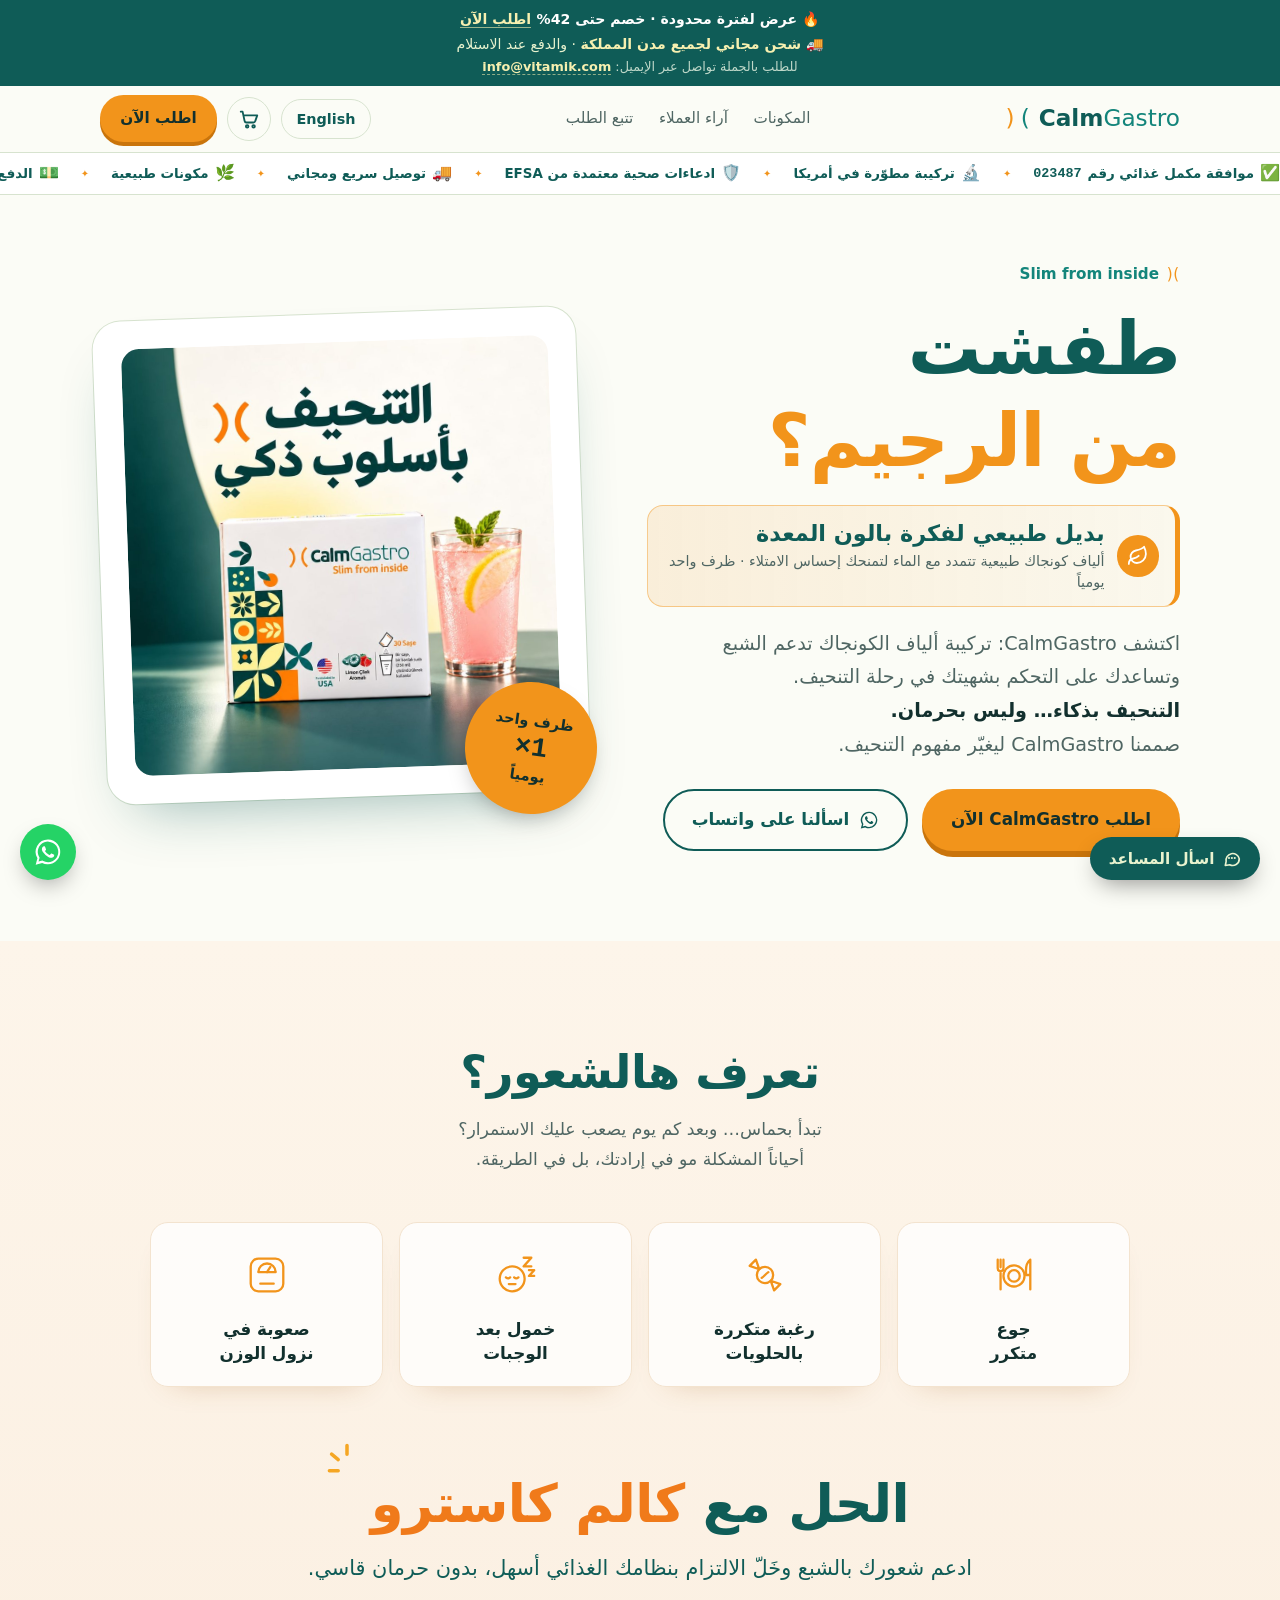
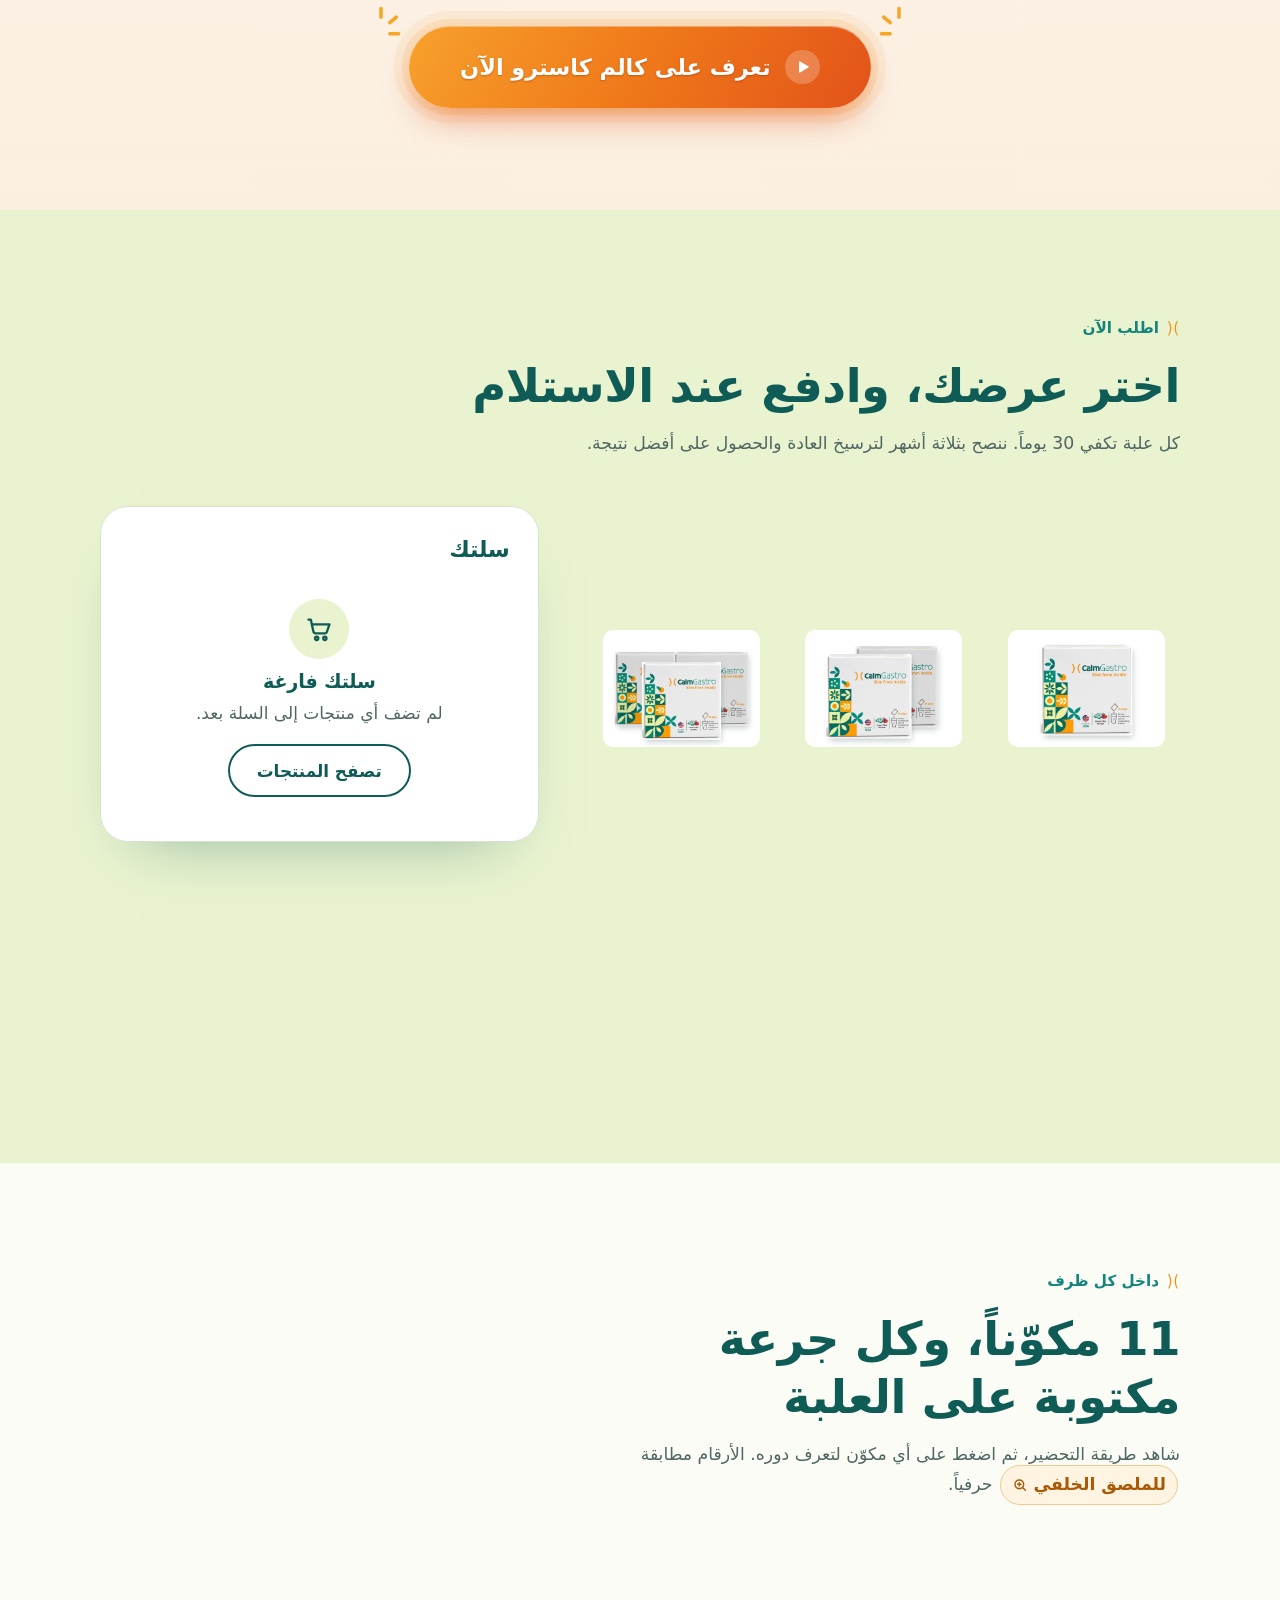
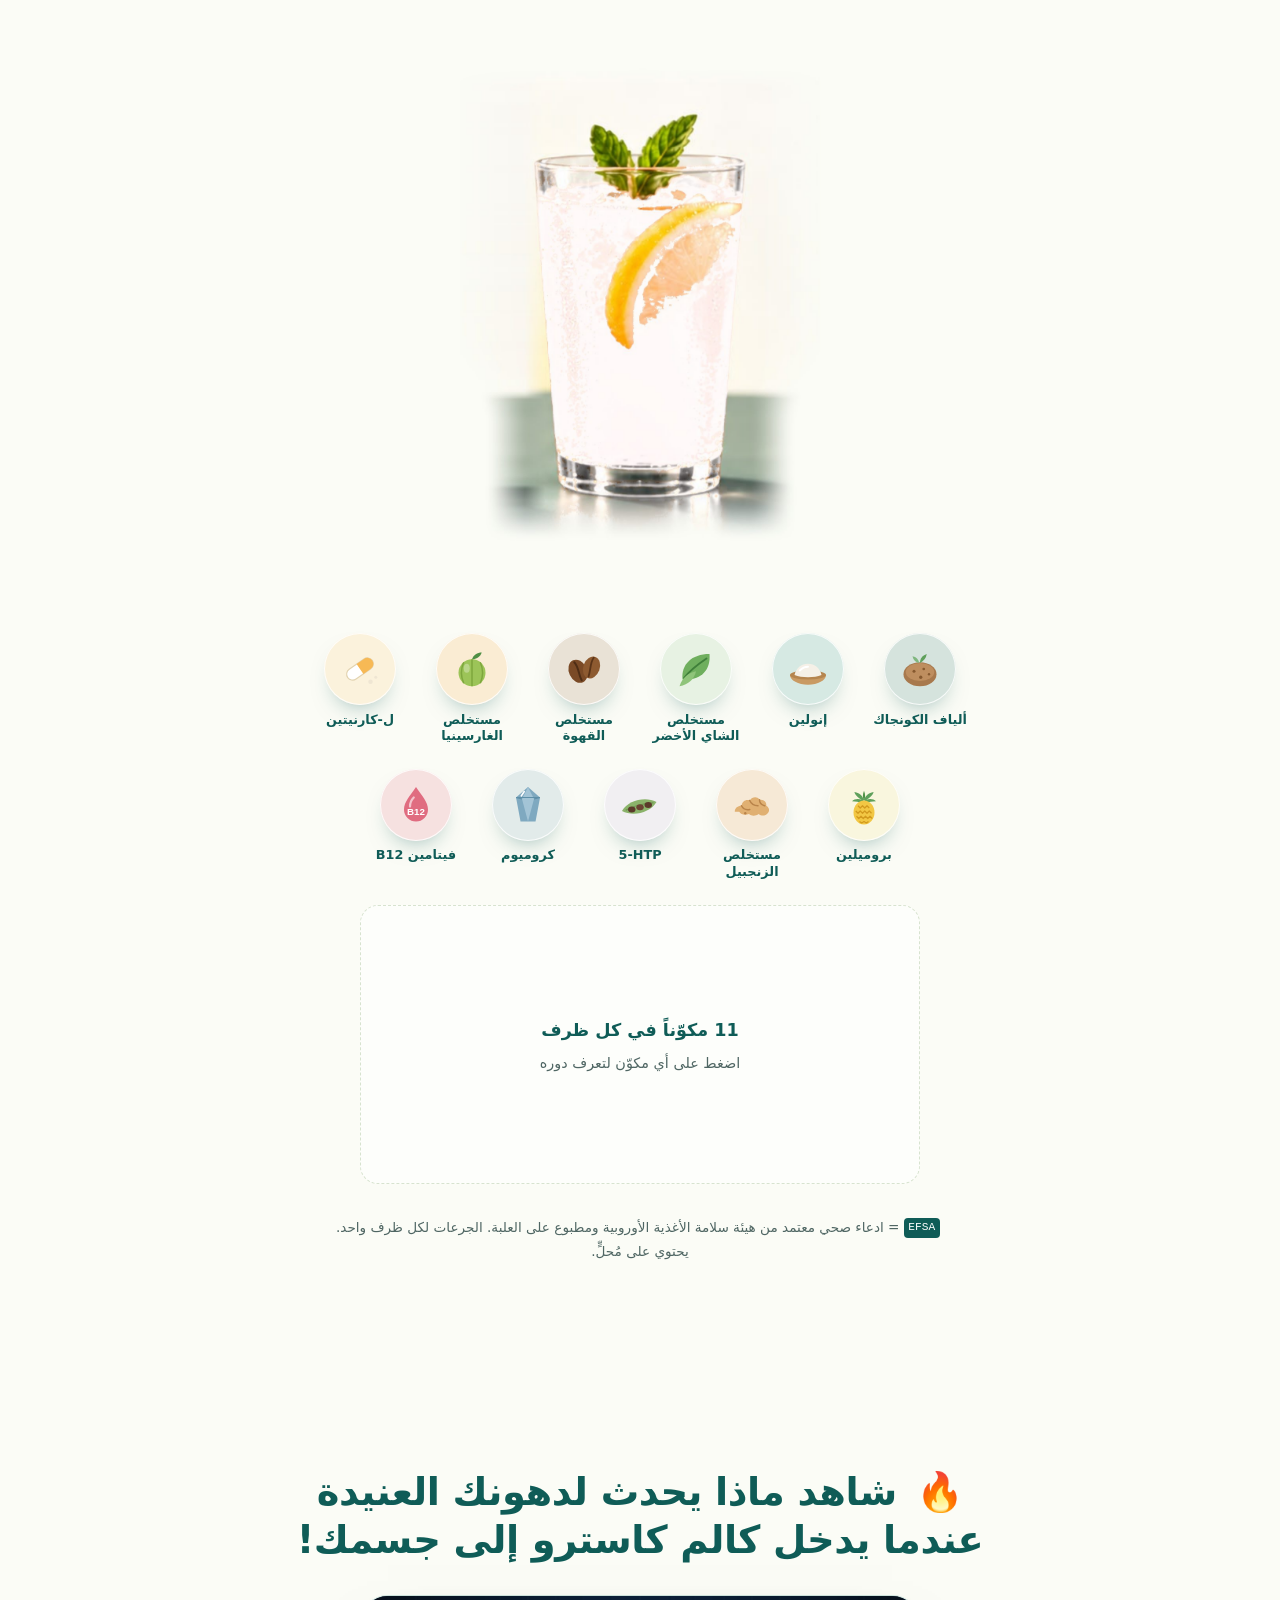
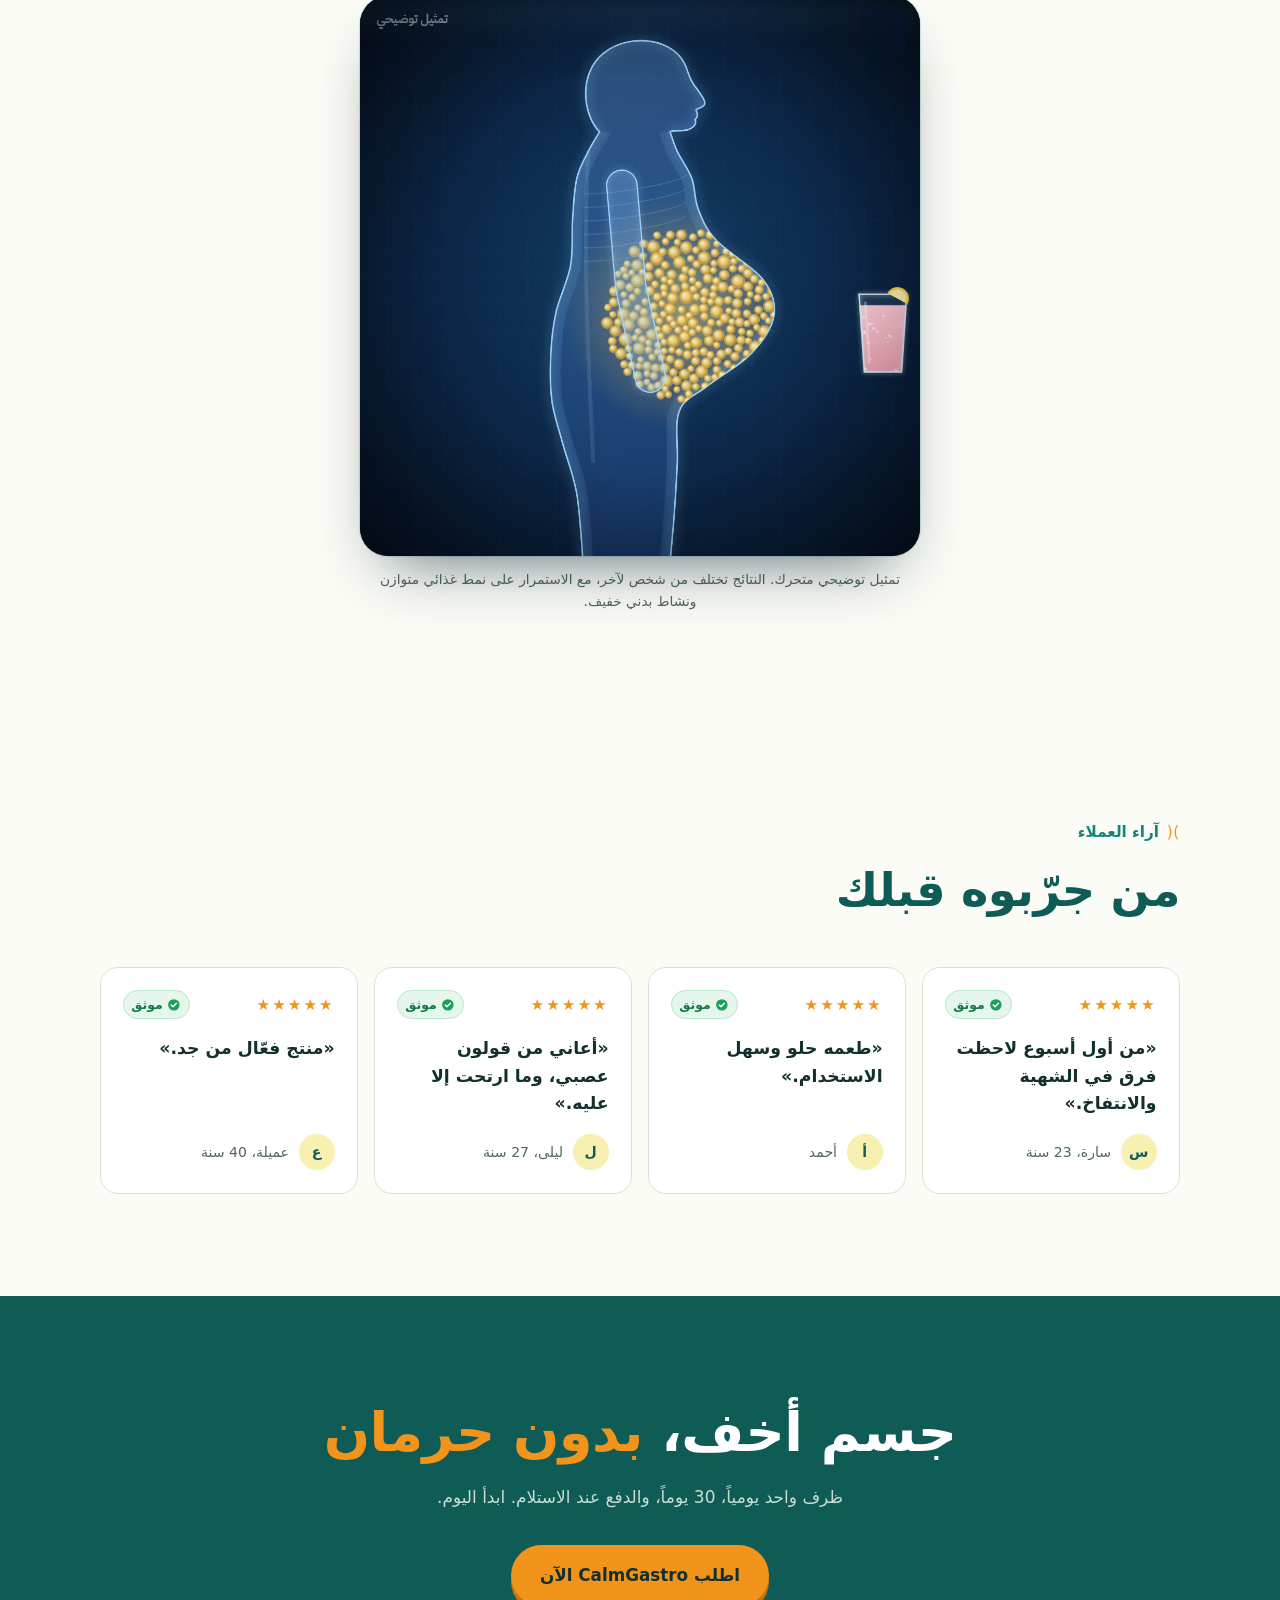
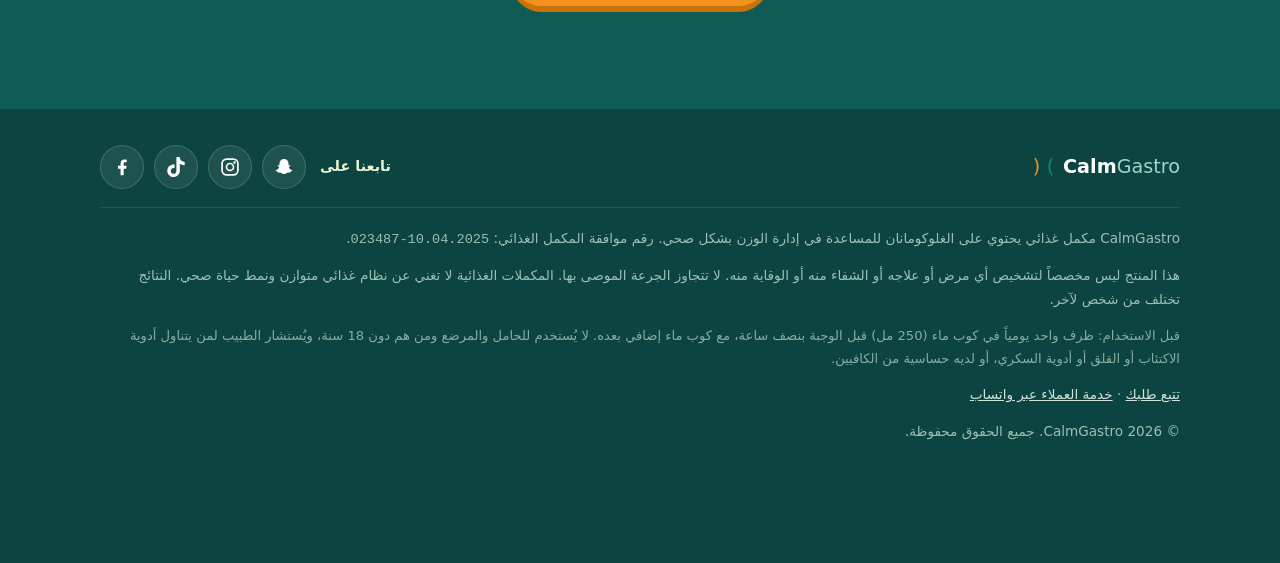
==== commit d8cd6608: "Ask before a second order while the first is not delivered Website: when the mobile number has an or" ====
--- a/index.html
+++ b/index.html
@@ -3,11 +3,11 @@
 <head>
 <meta charset="utf-8">
 <!-- سياسة الأمان: تشغيل سكربتات الموقع فقط، ومنع الإرسال لأي جهة غير معتمدة. عند إضافة خدمة خارجية أضف نطاقها هنا -->
-<meta http-equiv="Content-Security-Policy" content="default-src 'self'; script-src 'self' https://sc-static.net https://tr.snapchat.com; style-src 'self' 'unsafe-inline' https://fonts.googleapis.com; font-src 'self' https://fonts.gstatic.com; img-src 'self' data: https://tr.snapchat.com; connect-src 'self' https://api.vitamik.com https://assistant.vitamik.com https://calmgastro-assistant.calmgastro.workers.dev https://calmgastro-orders.calmgastro.workers.dev https://nominatim.openstreetmap.org https://tr.snapchat.com https://tr6.snapchat.com https://tr-shadow.snapchat.com; object-src 'none'; base-uri 'none'; form-action 'none'; frame-src https://tr.snapchat.com; manifest-src 'self'">
+<meta http-equiv="Content-Security-Policy" content="default-src 'self'; script-src 'self' https://sc-static.net https://tr.snapchat.com https://connect.facebook.net https://analytics.tiktok.com; style-src 'self' 'unsafe-inline' https://fonts.googleapis.com; font-src 'self' https://fonts.gstatic.com; img-src 'self' data: https://tr.snapchat.com https://www.facebook.com https://analytics.tiktok.com; connect-src 'self' https://api.vitamik.com https://assistant.vitamik.com https://calmgastro-assistant.calmgastro.workers.dev https://calmgastro-orders.calmgastro.workers.dev https://nominatim.openstreetmap.org https://tr.snapchat.com https://tr6.snapchat.com https://tr-shadow.snapchat.com https://www.facebook.com https://connect.facebook.net https://analytics.tiktok.com https://analytics-ipv6.tiktokw.us; object-src 'none'; base-uri 'none'; form-action 'none'; frame-src https://tr.snapchat.com; manifest-src 'self'">
 <meta name="referrer" content="strict-origin-when-cross-origin">
 <meta name="viewport" content="width=device-width, initial-scale=1">
 <script src="assets/lang.js?v=20261027a"></script>
-<script src="assets/pixel.js?v=20261025b"></script>
+<script src="assets/pixel.js?v=20261105b"></script>
 <title>CalmGastro | رشاقتك تبدأ من الداخل</title>
 <meta name="description" content="CalmGastro Slim from Inside: ظرف واحد يومياً بنكهة الليمون والفراولة، فيه 2000 ملغ ألياف كونجاك مع الإنولين والزنجبيل والكروميوم. يساعدك تشبع أسرع وتخفف الانتفاخ. الدفع عند الاستلام.">
 <meta property="og:title" content="CalmGastro | رشاقتك تبدأ من الداخل">
@@ -781,6 +781,10 @@
   .order-error .oe-code{font-weight:400; font-size:.8rem; opacity:.8; margin:-.4rem 0 .7rem}
   .order-error .oe-code:empty{display:none}
   .oe-actions{display:flex; flex-wrap:wrap; gap:10px}
+  .repeat-note{background:#FFF7E6; border:1.5px solid #F2C46B; color:#5A3A00; border-radius:14px; padding:1rem; margin-bottom:1rem}
+  .repeat-note p{margin-bottom:.7rem; font-weight:600}
+  .repeat-note .rn-title{font-weight:800; font-size:1.05rem; margin-bottom:.35rem}
+  .order-form .repeat-note .oe-actions .btn{flex:1 1 180px; width:auto; font-size:1rem}
   .order-form .oe-actions .btn{flex:1 1 180px; width:auto; font-size:1rem}
   #placeOrder.loading{opacity:.75; cursor:progress}
 
@@ -1078,6 +1082,7 @@
 </style>
 </head>
 <body>
+<noscript><img height="1" width="1" style="display:none" alt="" src="https://www.facebook.com/tr?id=28877128168623335&ev=PageView&noscript=1"></noscript>
 
 <div class="announce">
   <p class="announce-main">🚚 <strong data-cfg="shippingNote">شحن مجاني لجميع مدن المملكة</strong> · والدفع عند الاستلام</p>
@@ -1354,6 +1359,23 @@
             </fieldset>
             <p class="co-eta" id="coEta"></p>
             <p class="price-note" id="priceNote" role="alert" tabindex="-1" hidden></p>
+            <div class="repeat-note" id="repeatNote" role="alertdialog" aria-labelledby="repeatTitle" aria-describedby="repeatQ" tabindex="-1" hidden>
+              <p class="rn-title" id="repeatTitle">عزيزي العميل، لديك طلب سابق لم يتم توصيله بعد.</p>
+              <div id="repeatAsk">
+                <p id="repeatQ">هل هذا طلب جديد، أم تكتفي بطلبك السابق؟</p>
+                <div class="oe-actions">
+                  <button type="button" class="btn btn-primary" id="repeatNew">نعم، هذا طلب جديد</button>
+                  <button type="button" class="btn btn-ghost" id="repeatKeep">أكتفي بطلبي السابق</button>
+                </div>
+              </div>
+              <div id="repeatDone" hidden>
+                <p>تمام، لم نسجّل طلباً جديداً. طلبك السابق قيد التنفيذ وسيصلك قريباً.</p>
+                <div class="oe-actions">
+                  <a class="btn btn-primary" href="#/track" id="repeatTrack">تتبّع طلبي</a>
+                  <a class="btn btn-ghost" id="repeatWa" href="#" target="_blank" rel="noopener">تواصل معنا عبر واتساب</a>
+                </div>
+              </div>
+            </div>
             <p class="rv-notice">بالضغط على «تأكيد الطلب» يتم تسجيل طلبك لدينا مباشرة وتحصل على رقم الطلب. لا تحتاج لإرسال أي رسالة.</p>
             <div class="order-error" id="orderError" role="alert" tabindex="-1" hidden>
               <p id="orderErrorText">حدث خطأ أثناء إنشاء الطلب. لم يتم تسجيل الطلب.</p>
@@ -1732,9 +1754,9 @@
 }
 </script>
 
-<script src="assets/i18n-en.js?v=20261103c"></script>
+<script src="assets/i18n-en.js?v=20261109a"></script>
 <script src="assets/app.js?v=20261031a"></script>
-<script src="assets/shop.js?v=20261103c"></script>
+<script src="assets/shop.js?v=20261109a"></script>
 <!-- إشعارات عائمة: الإعدادات ← البيانات ← العرض ← الإدارة (assets/notifications/) -->
 <script src="assets/notifications/config/notificationConfig.js?v=20261031c"></script>
 <script src="assets/notifications/data/testimonials.js?v=20261031c"></script>
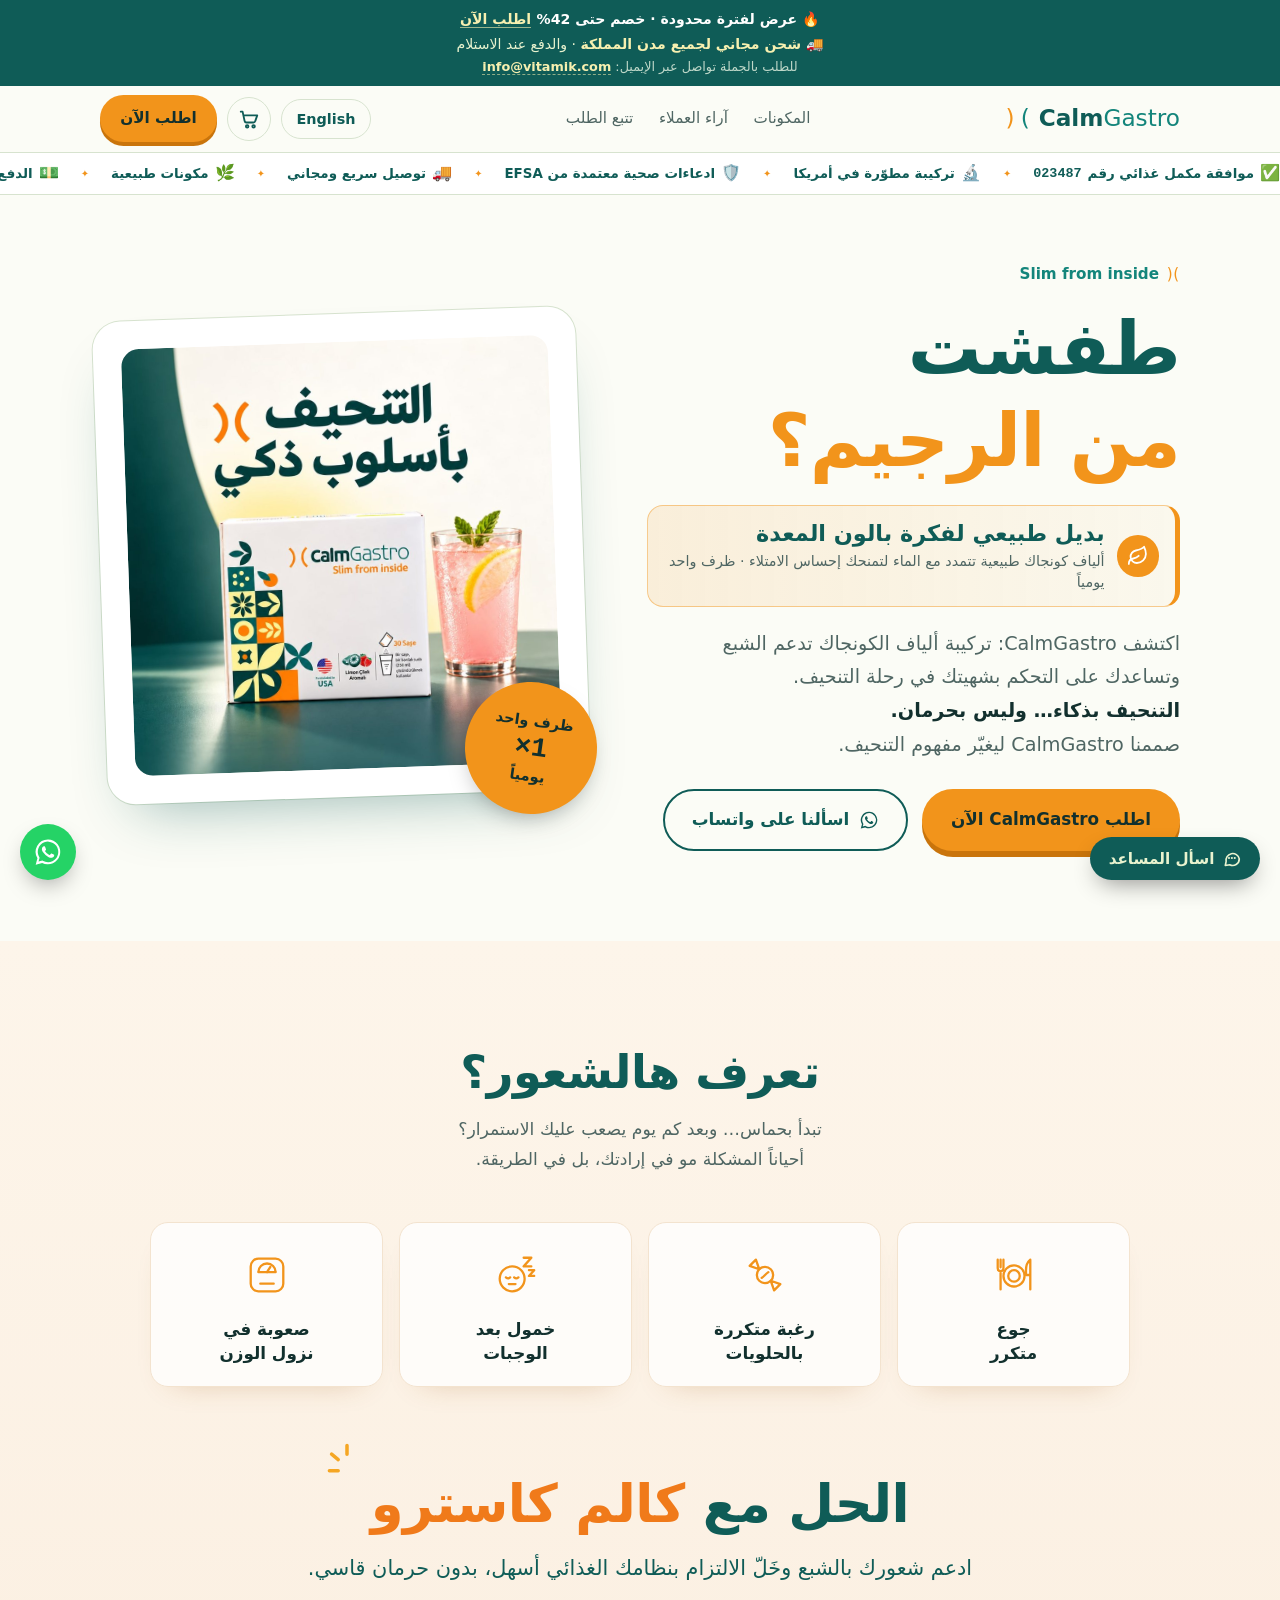
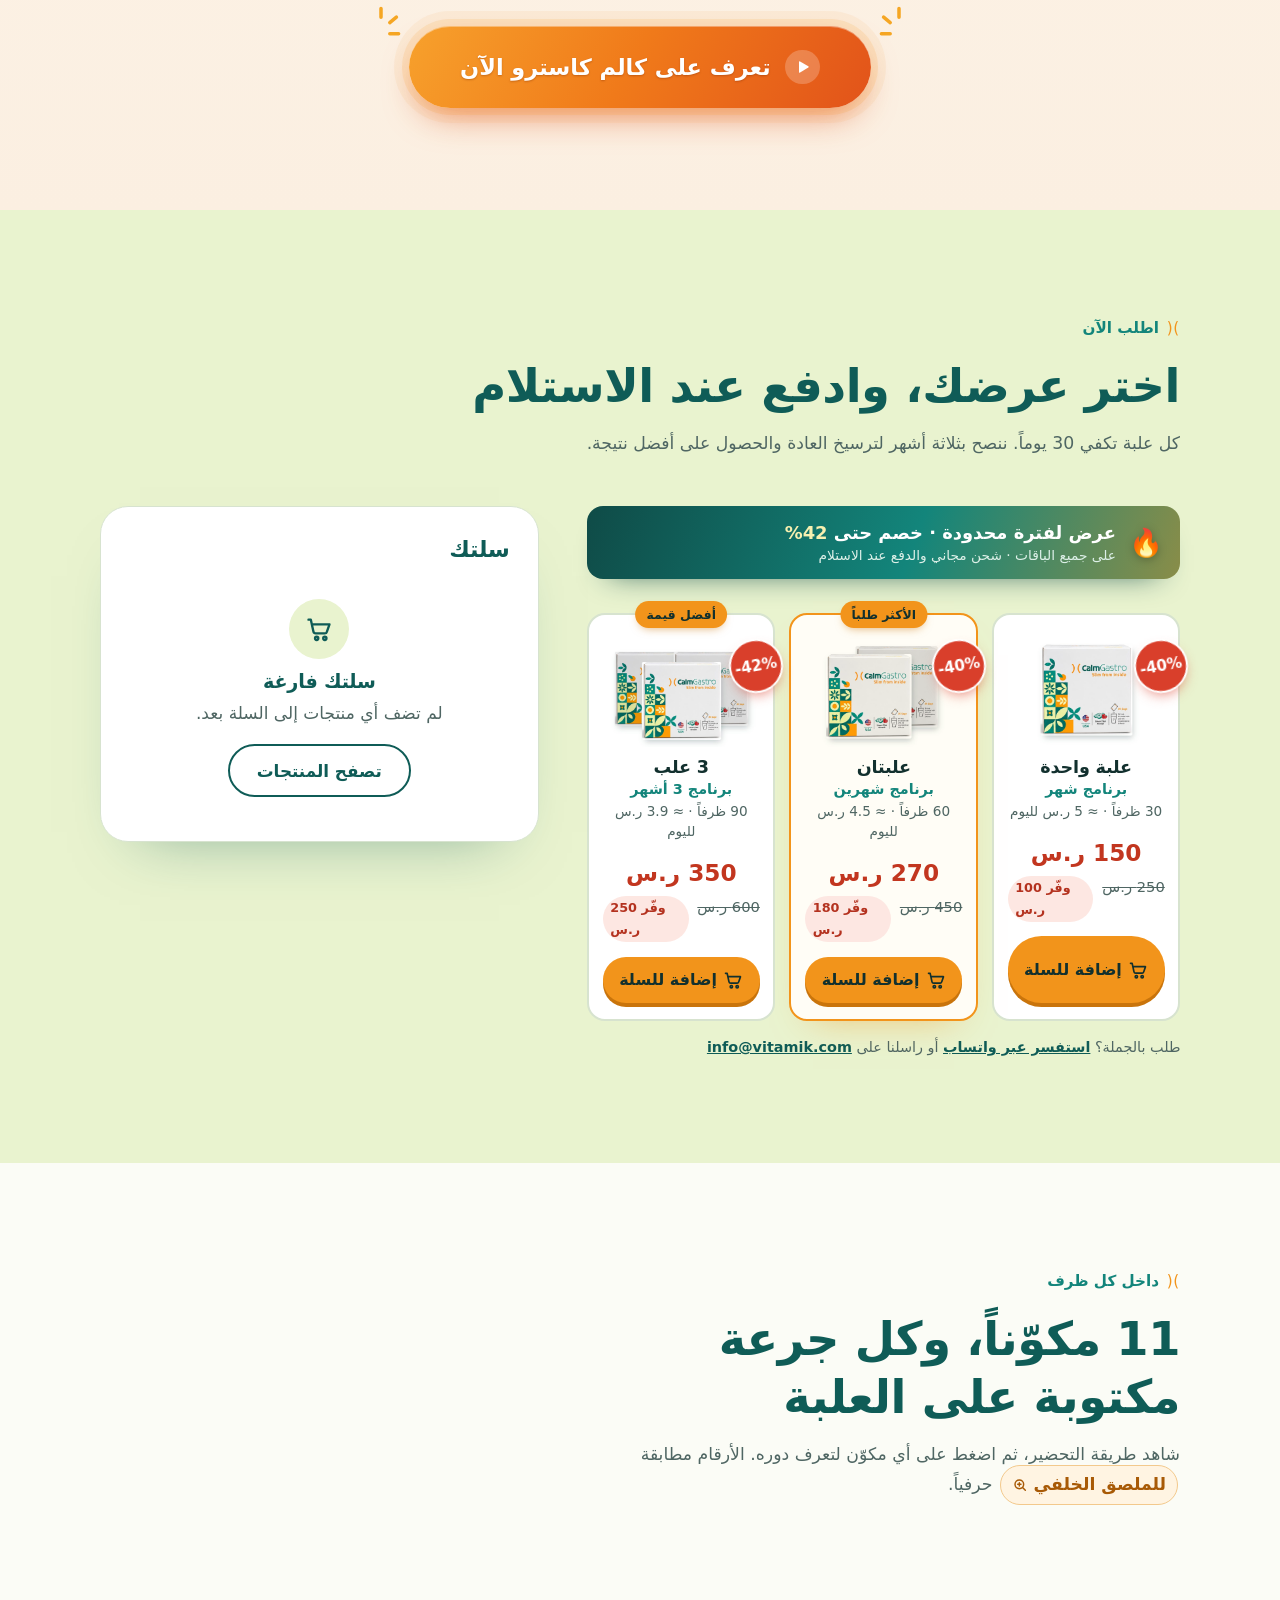
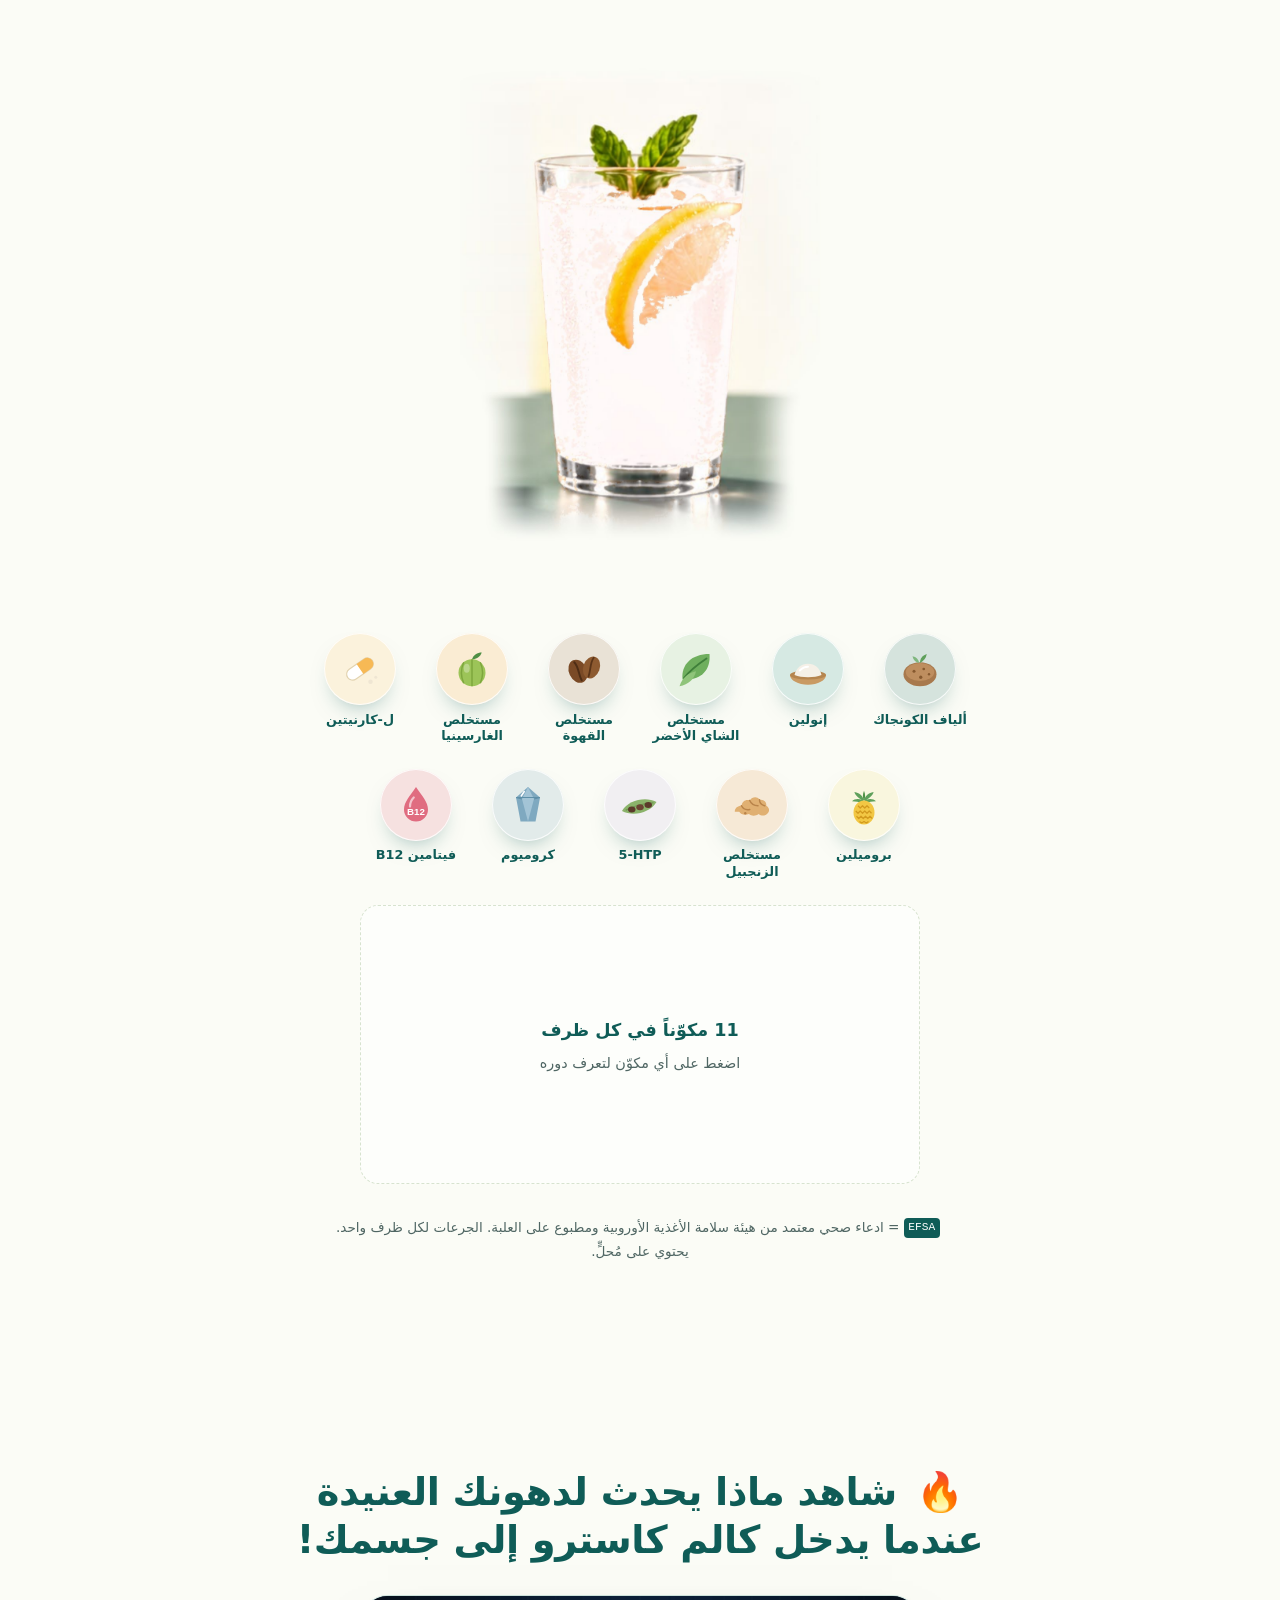
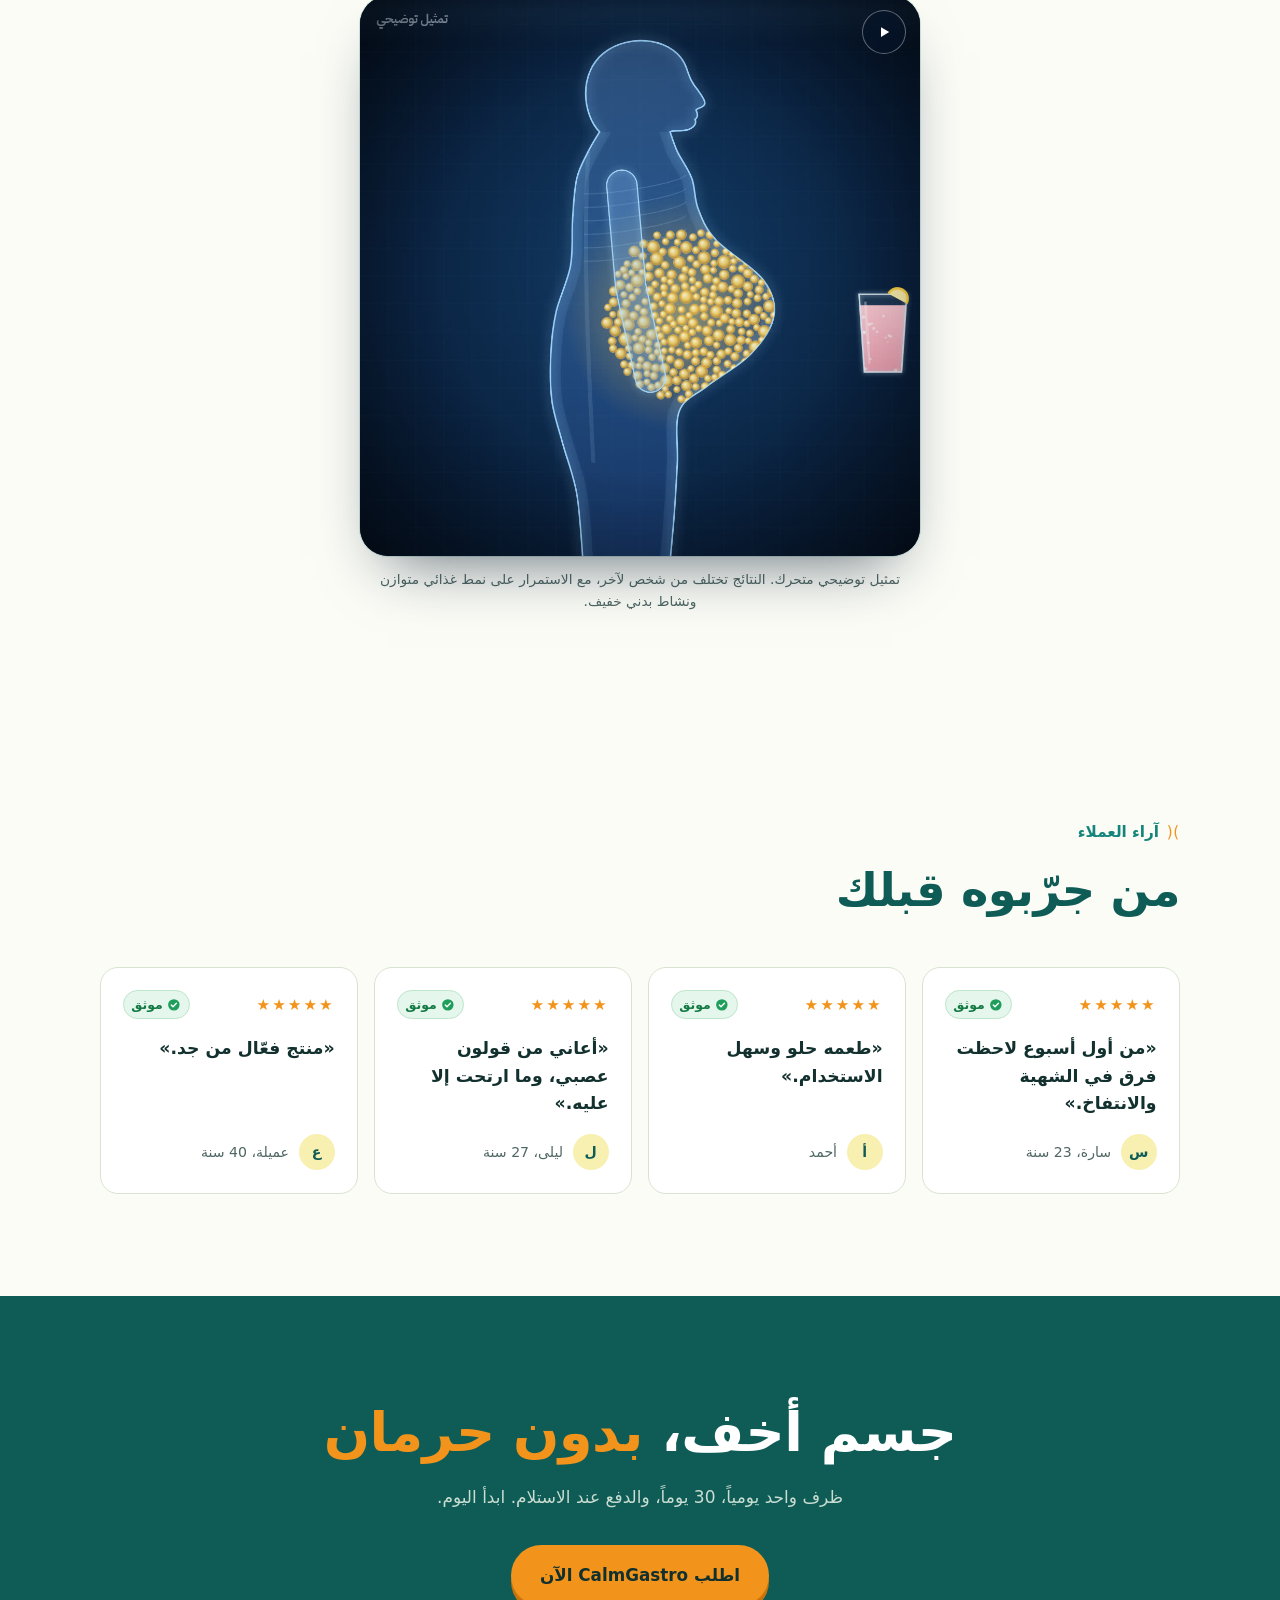
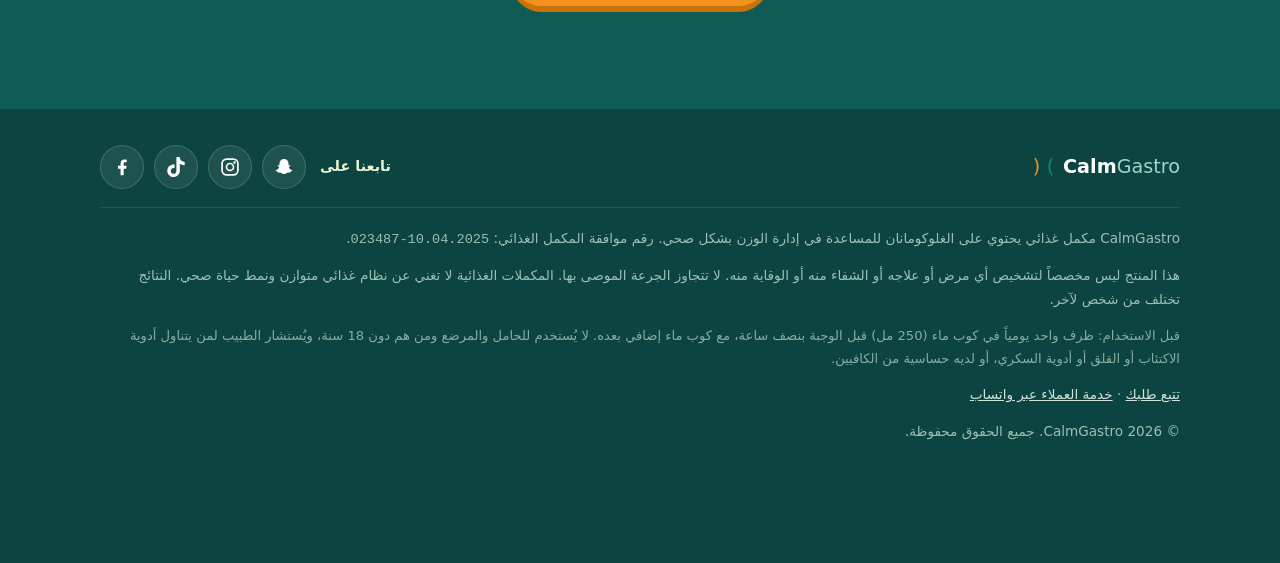
==== commit b8a56203: "Ads order page /offer/ and optional national address - New standalone page for ad traffic (offer/ind" ====
--- a/index.html
+++ b/index.html
@@ -1335,9 +1335,9 @@
               <span class="err" id="e-address"></span>
             </div>
             <div class="field">
-              <label for="f-na">العنوان الوطني المختصر<span class="req" aria-hidden="true">*</span></label>
+              <label for="f-na">العنوان الوطني المختصر <span class="opt">(اختياري)</span></label>
               <input id="f-na" name="nationalAddress" dir="ltr" maxlength="12" autocomplete="off" autocapitalize="characters" spellcheck="false" placeholder="مثال: RRRD2929" aria-describedby="h-na e-nationalAddress">
-              <span class="hint" id="h-na">4 حروف و4 أرقام، تجده في تطبيق «العنوان الوطني» أو في «أبشر». ليس لديك عنوان وطني؟ اضغط «تحديد موقعي تلقائياً» بالأسفل.</span>
+              <span class="hint" id="h-na">4 حروف و4 أرقام، تجده في تطبيق «العنوان الوطني» أو في «أبشر». ليس لديك عنوان وطني؟ اتركه فارغاً وسنكمله نحن.</span>
               <span class="err" id="e-nationalAddress"></span>
             </div>
             <div class="loc">
@@ -1345,7 +1345,7 @@
                 <svg viewBox="0 0 24 24" fill="none" stroke="currentColor" stroke-width="2" aria-hidden="true"><path d="M12 21s-7-6.1-7-11.5A7 7 0 0 1 19 9.5C19 14.9 12 21 12 21Z"/><circle cx="12" cy="9.5" r="2.5"/></svg>
                 <span id="locBtnText">تحديد موقعي تلقائياً</span>
               </button>
-              <p class="loc-help">مطلوب إن لم تكتب العنوان الوطني، ويساعدنا على تحديد المدينة والحي وموقع التوصيل بدقة.</p>
+              <p class="loc-help">اختياري، ويساعدنا على تحديد المدينة والحي وموقع التوصيل بدقة.</p>
               <div class="loc-status" id="locStatus" role="status" aria-live="polite" hidden></div>
             </div>
             <div class="field">
@@ -1754,9 +1754,9 @@
 }
 </script>
 
-<script src="assets/i18n-en.js?v=20261109a"></script>
+<script src="assets/i18n-en.js?v=20261114a"></script>
 <script src="assets/app.js?v=20261031a"></script>
-<script src="assets/shop.js?v=20261109a"></script>
+<script src="assets/shop.js?v=20261114a"></script>
 <!-- إشعارات عائمة: الإعدادات ← البيانات ← العرض ← الإدارة (assets/notifications/) -->
 <script src="assets/notifications/config/notificationConfig.js?v=20261031c"></script>
 <script src="assets/notifications/data/testimonials.js?v=20261031c"></script>
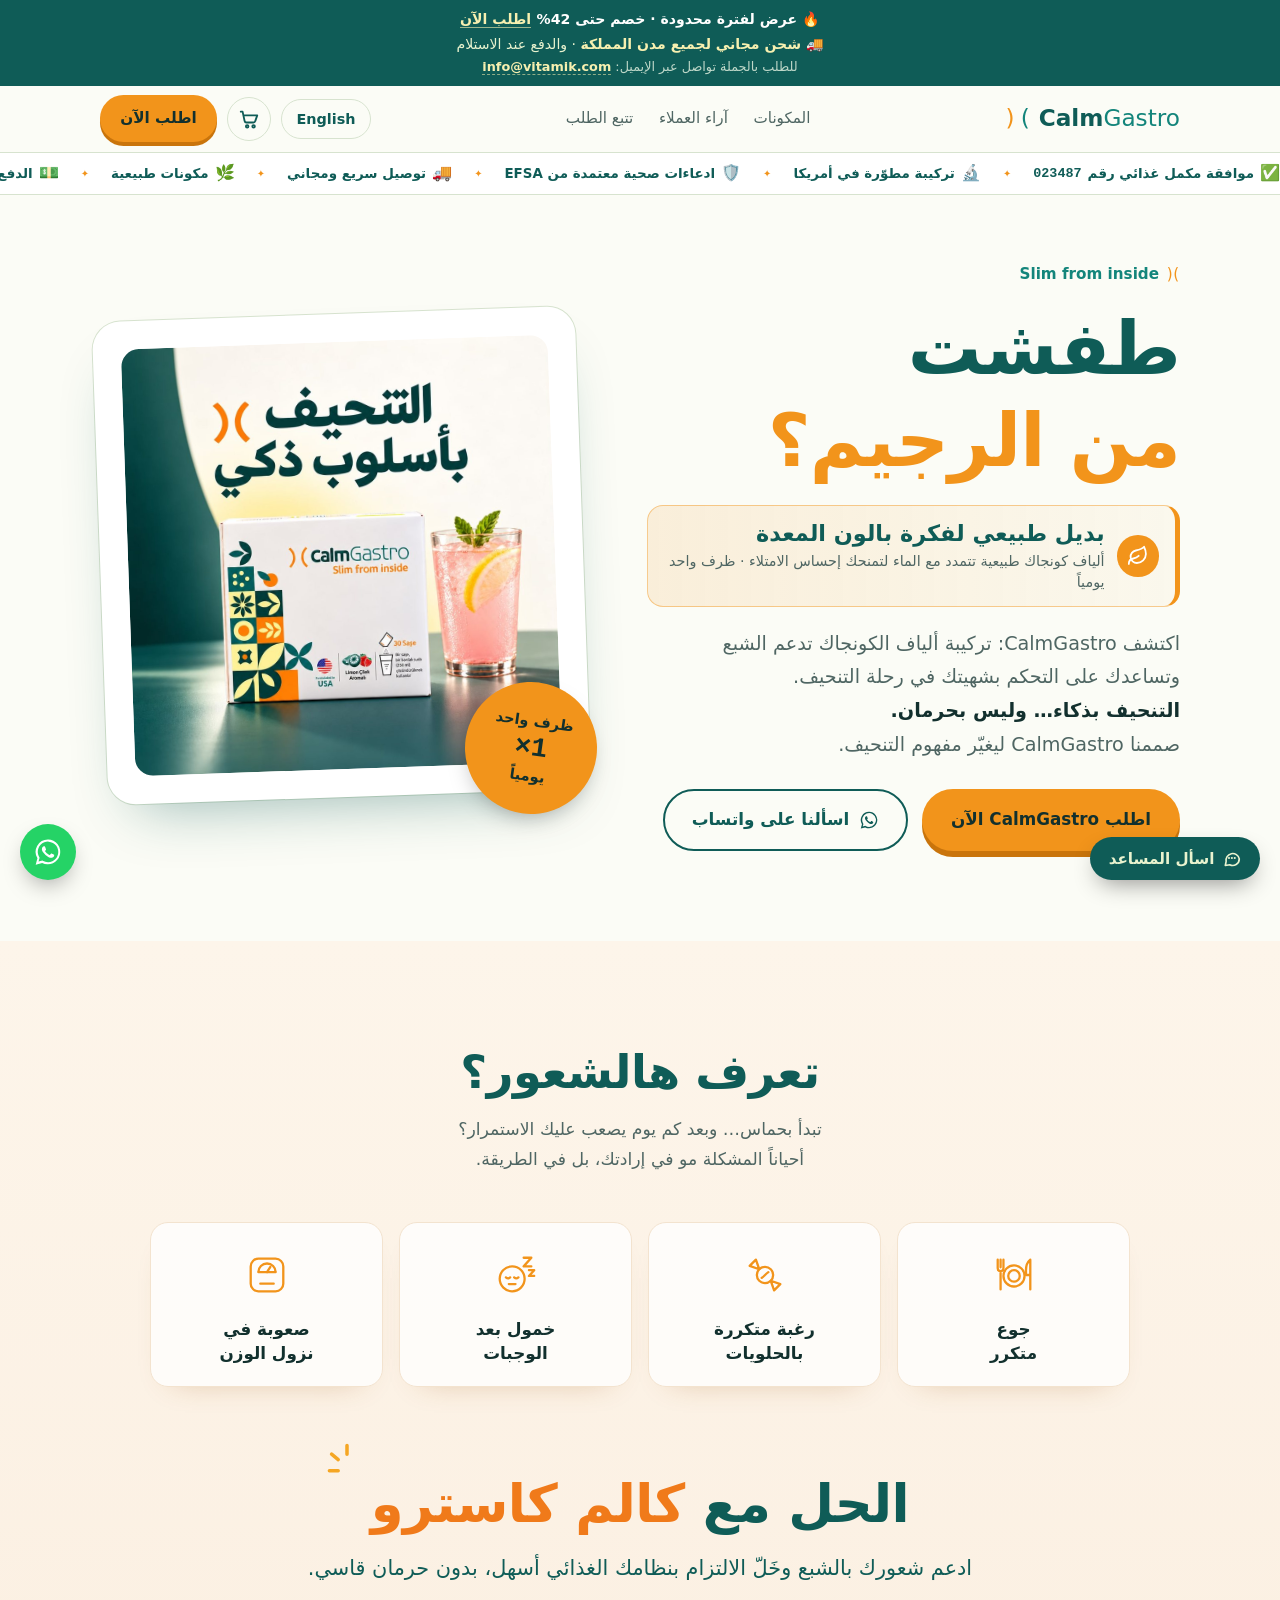
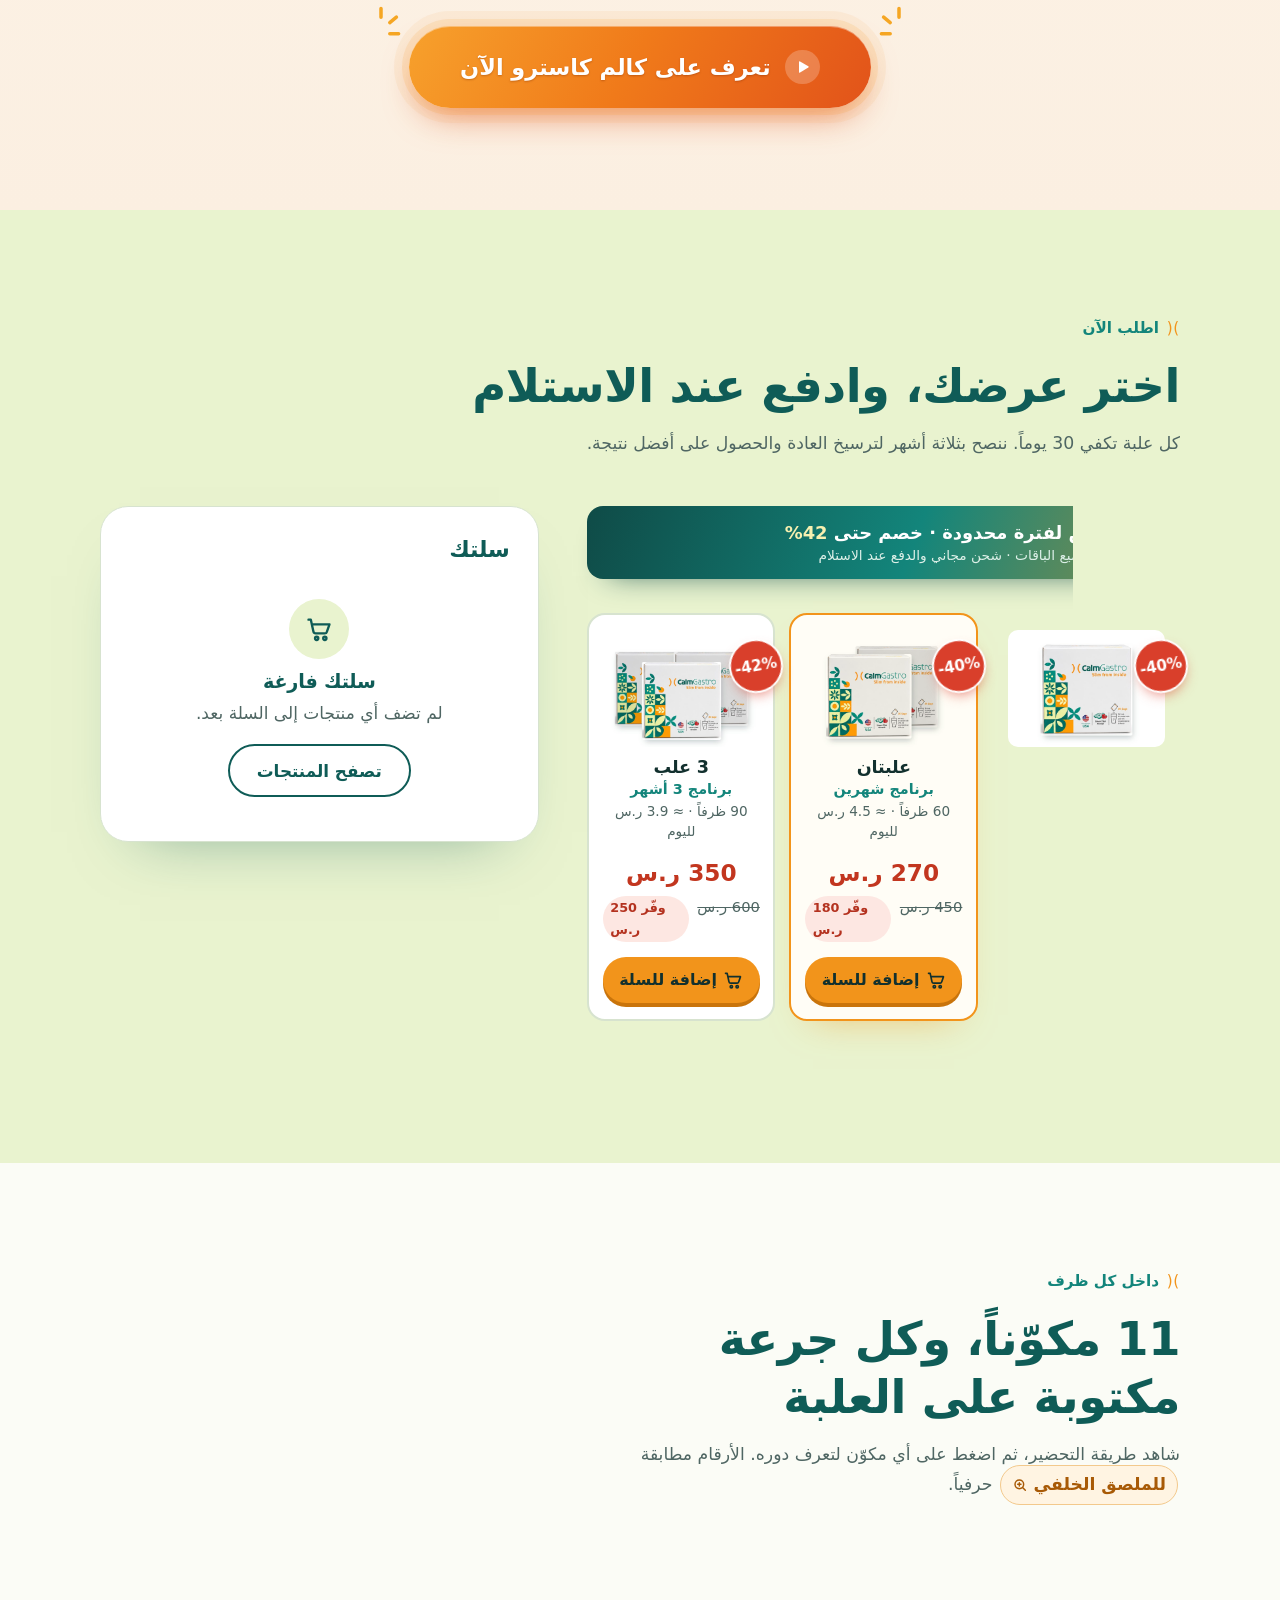
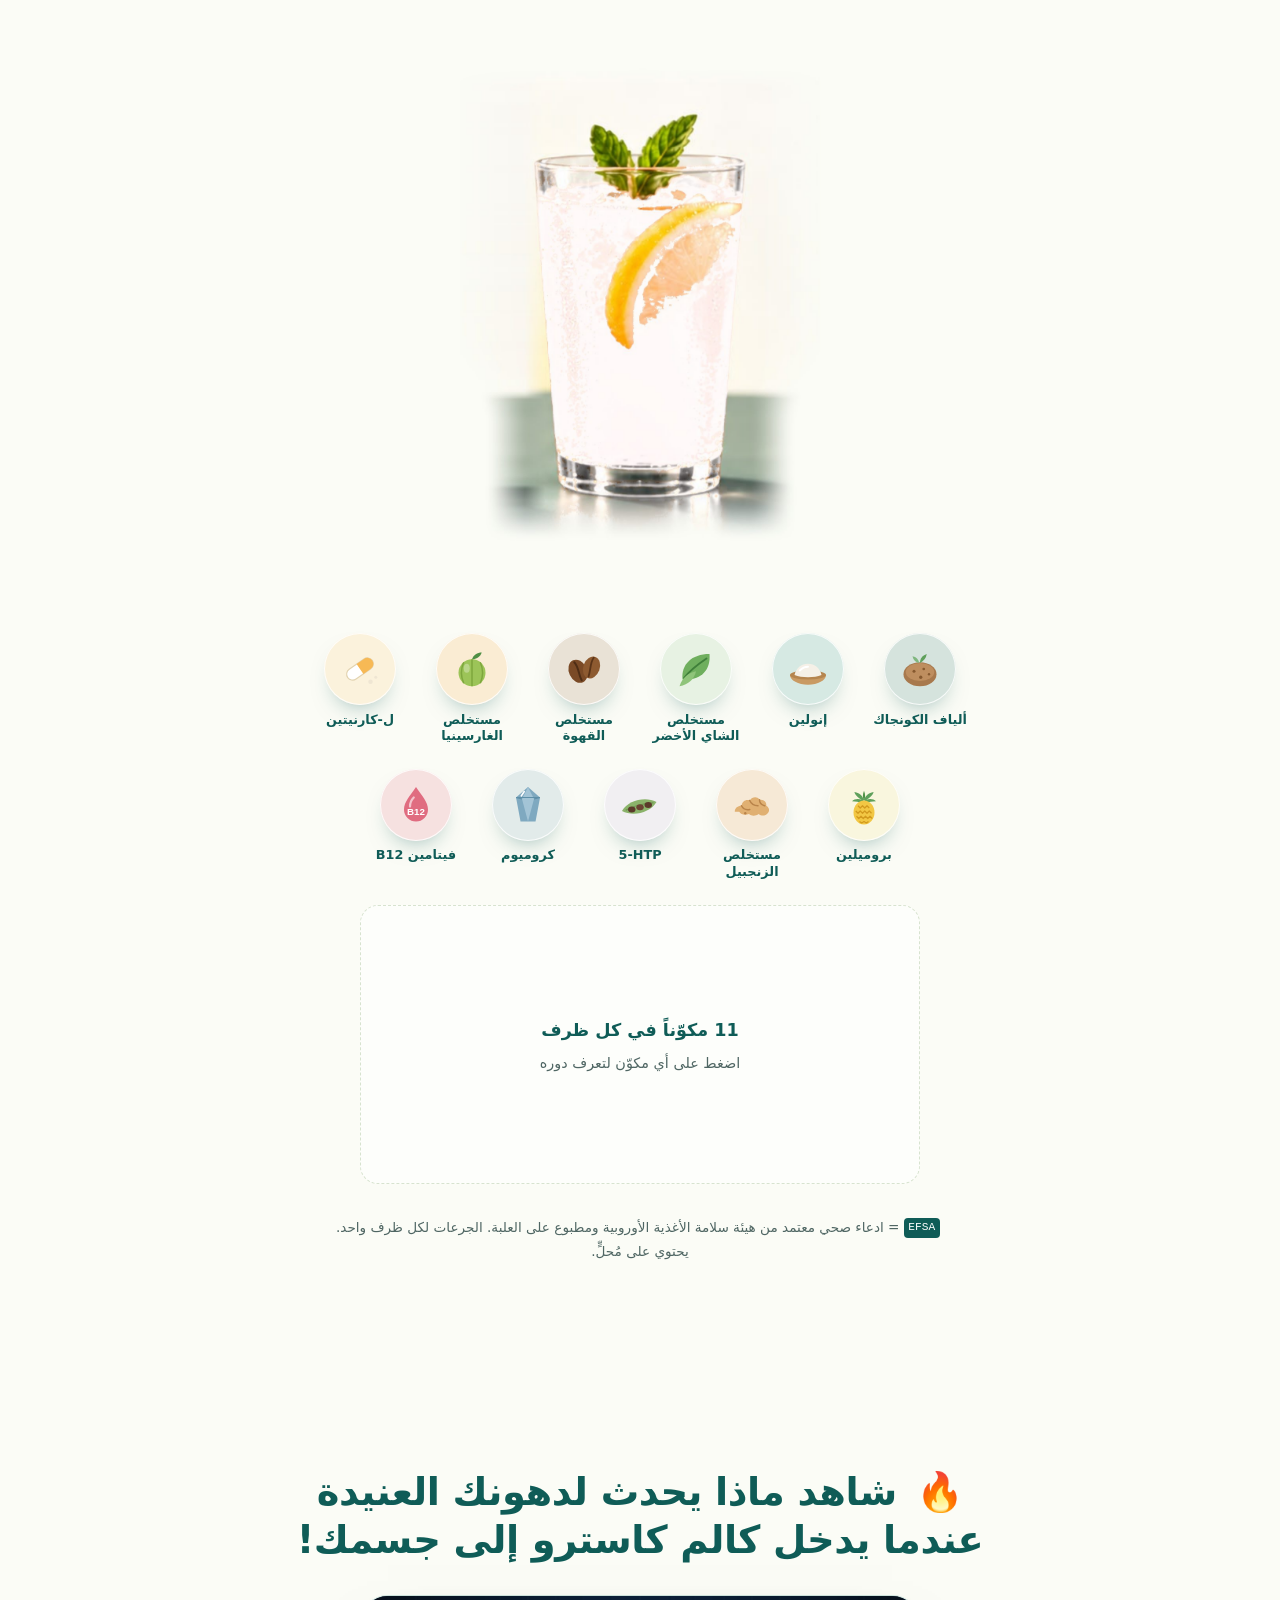
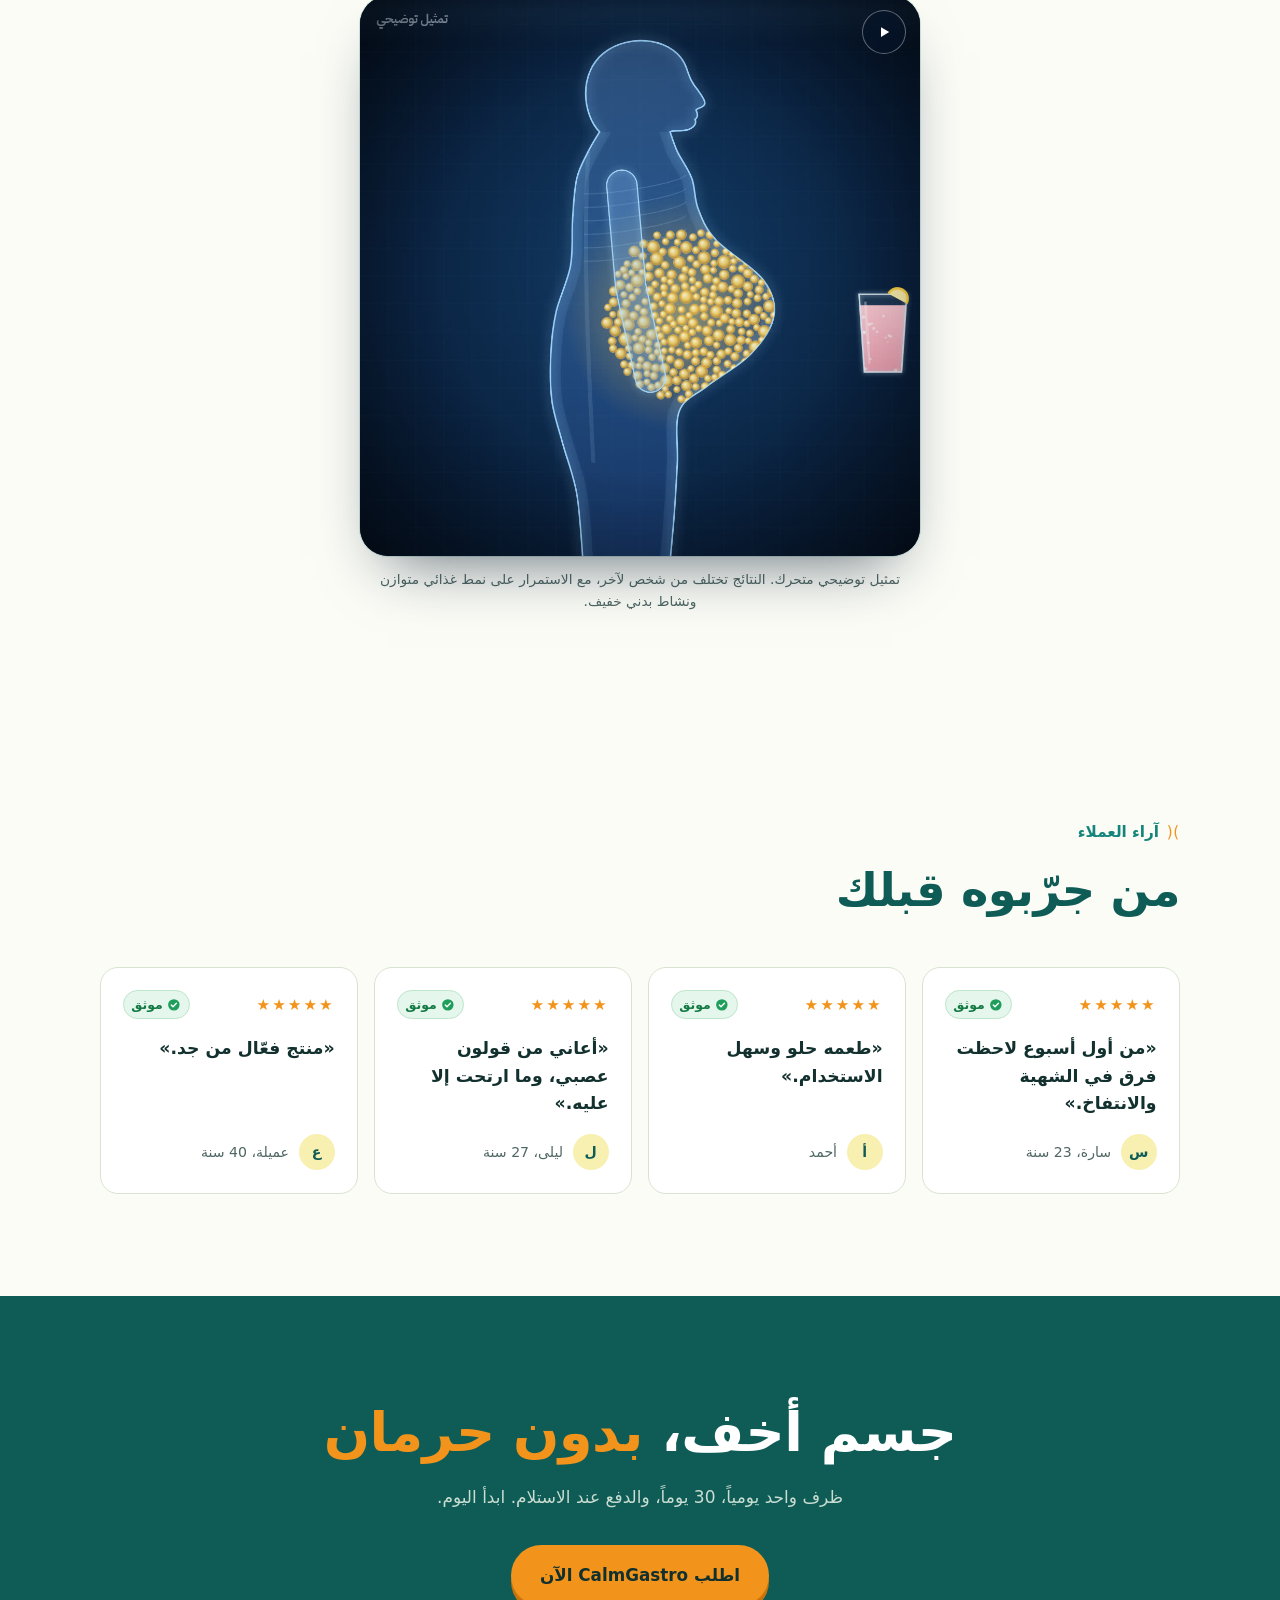
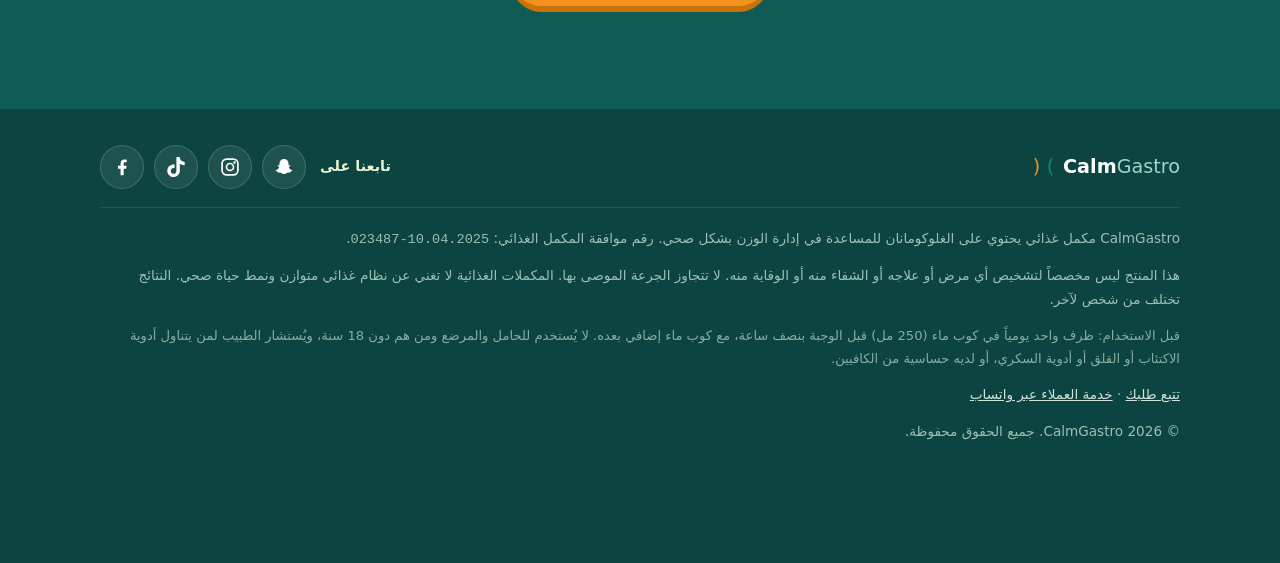
==== commit c442e526: "Remove the Snap pixel from vitamik.com (Snap now runs only on the ad page host) Co-Authored-By: Clau" ====
--- a/index.html
+++ b/index.html
@@ -7,7 +7,7 @@
 <meta name="referrer" content="strict-origin-when-cross-origin">
 <meta name="viewport" content="width=device-width, initial-scale=1">
 <script src="assets/lang.js?v=20261027a"></script>
-<script src="assets/pixel.js?v=20261105b"></script>
+<script src="assets/pixel.js?v=20261115a"></script>
 <title>CalmGastro | رشاقتك تبدأ من الداخل</title>
 <meta name="description" content="CalmGastro Slim from Inside: ظرف واحد يومياً بنكهة الليمون والفراولة، فيه 2000 ملغ ألياف كونجاك مع الإنولين والزنجبيل والكروميوم. يساعدك تشبع أسرع وتخفف الانتفاخ. الدفع عند الاستلام.">
 <meta property="og:title" content="CalmGastro | رشاقتك تبدأ من الداخل">
